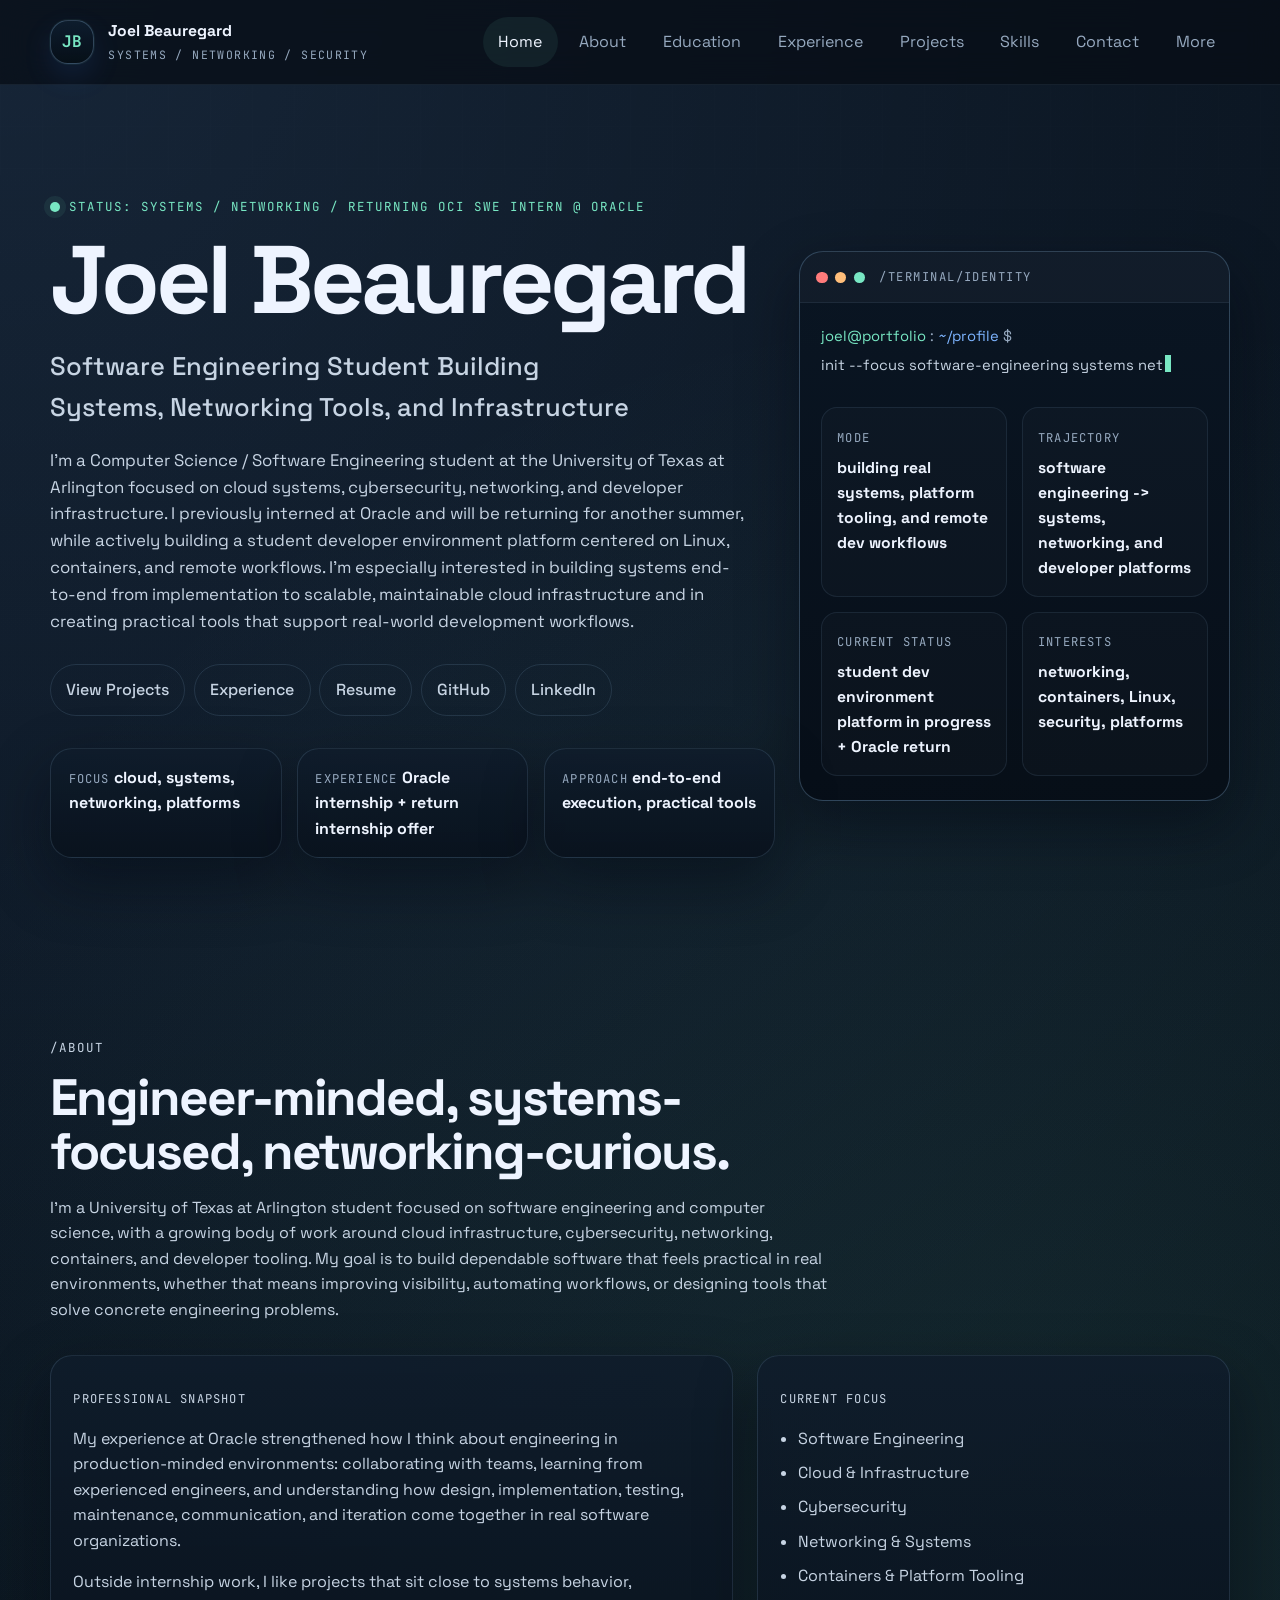
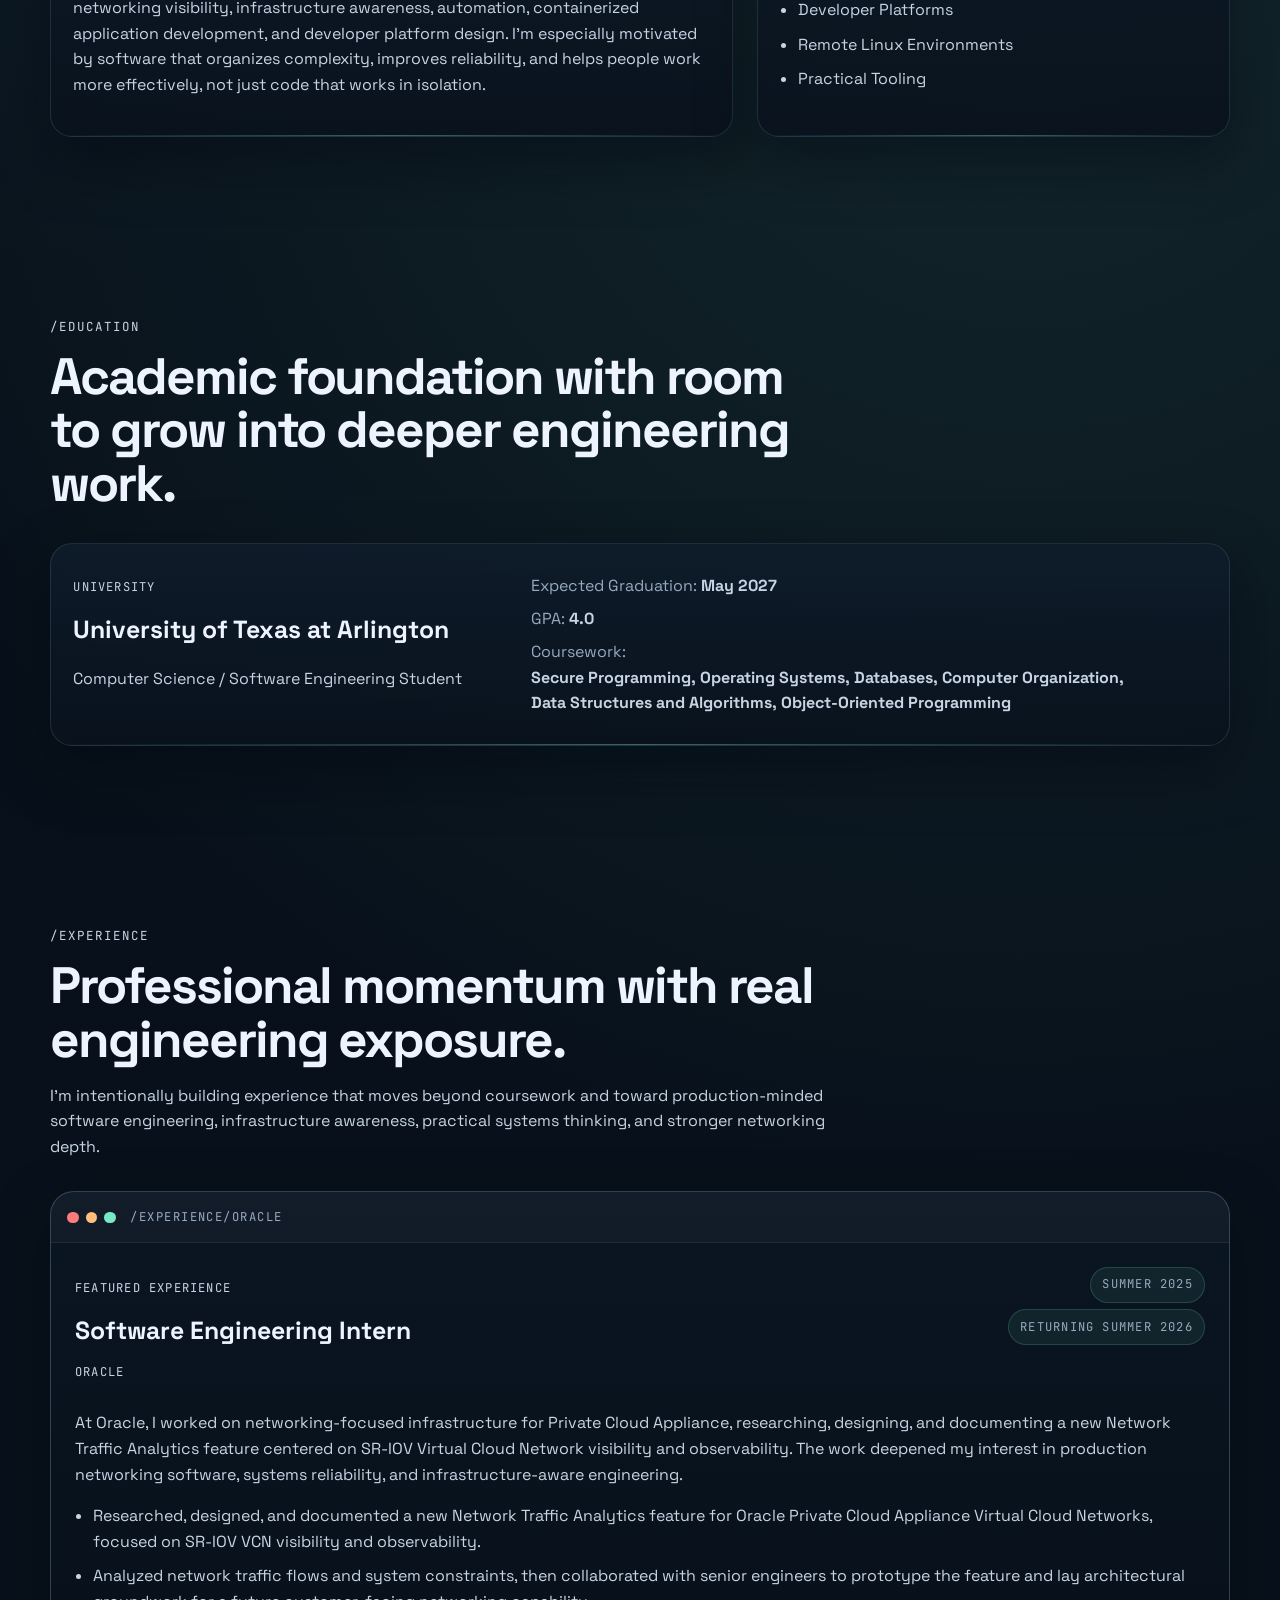
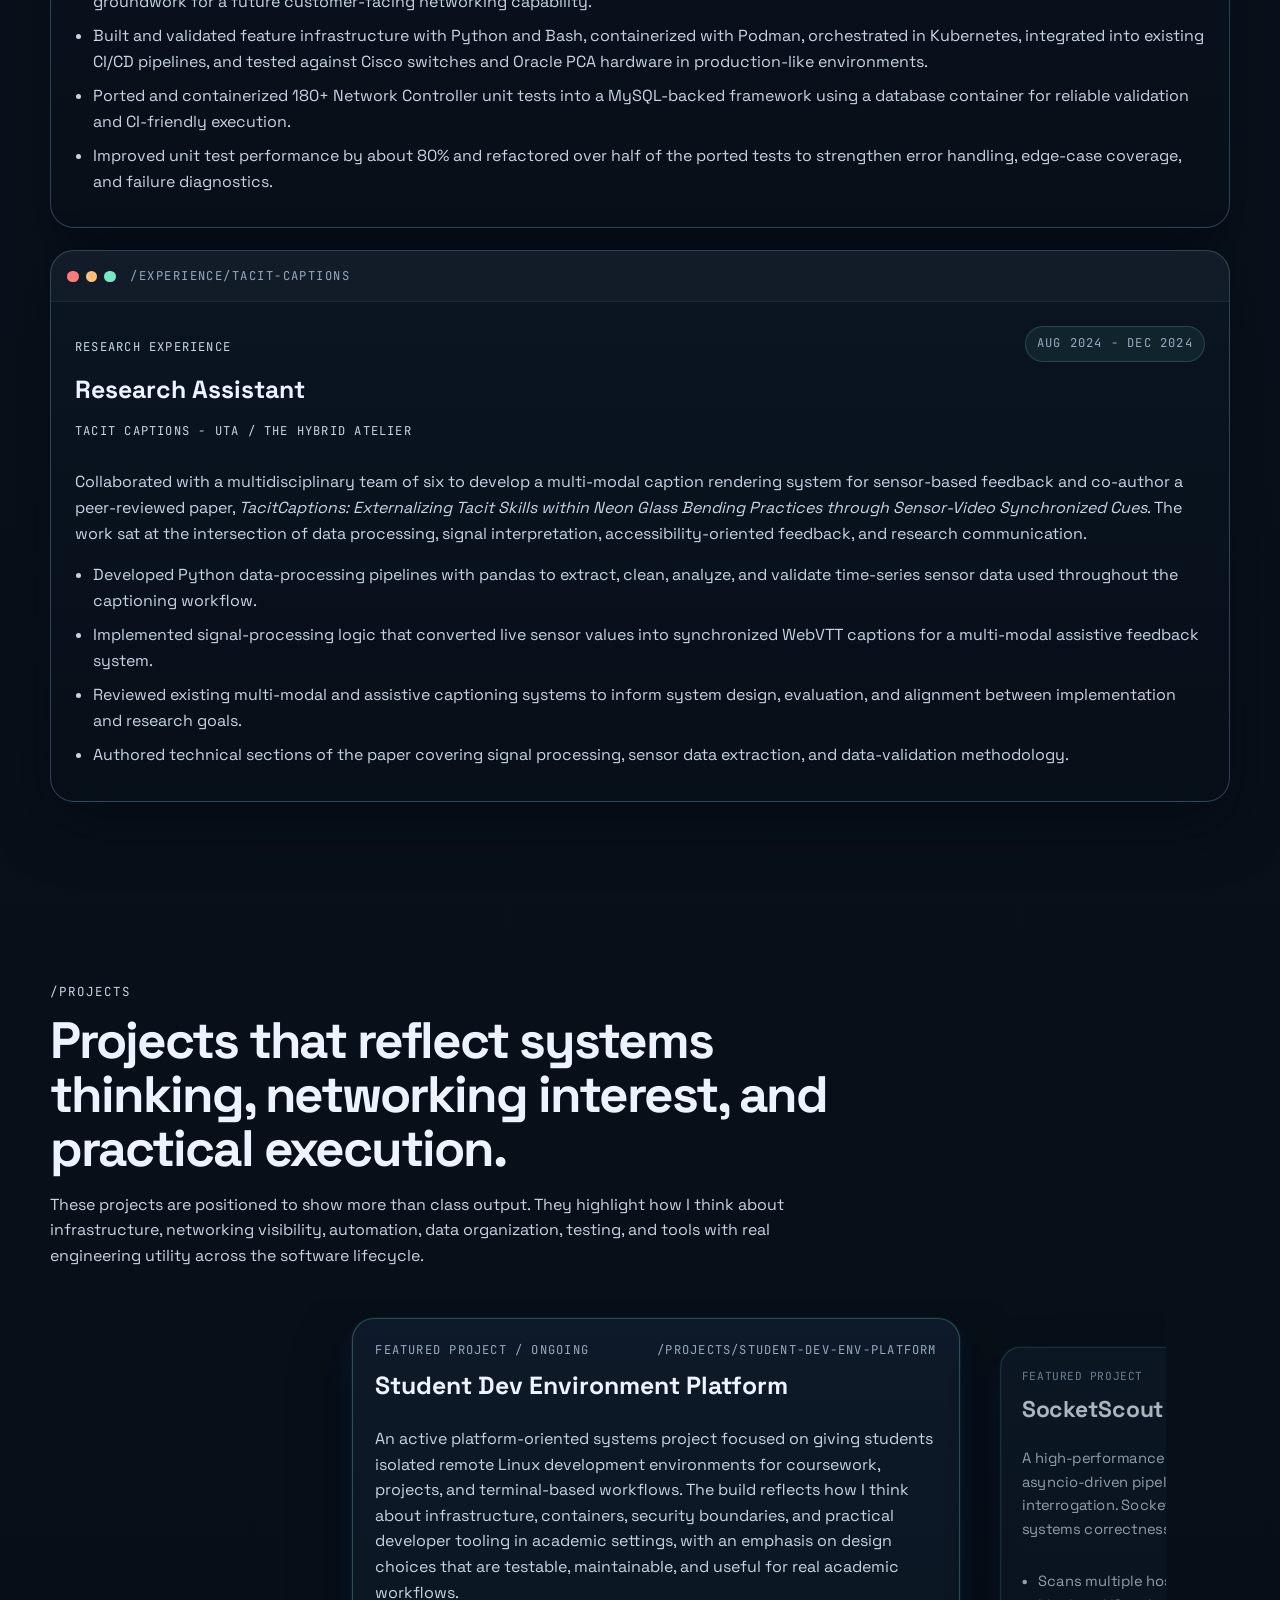
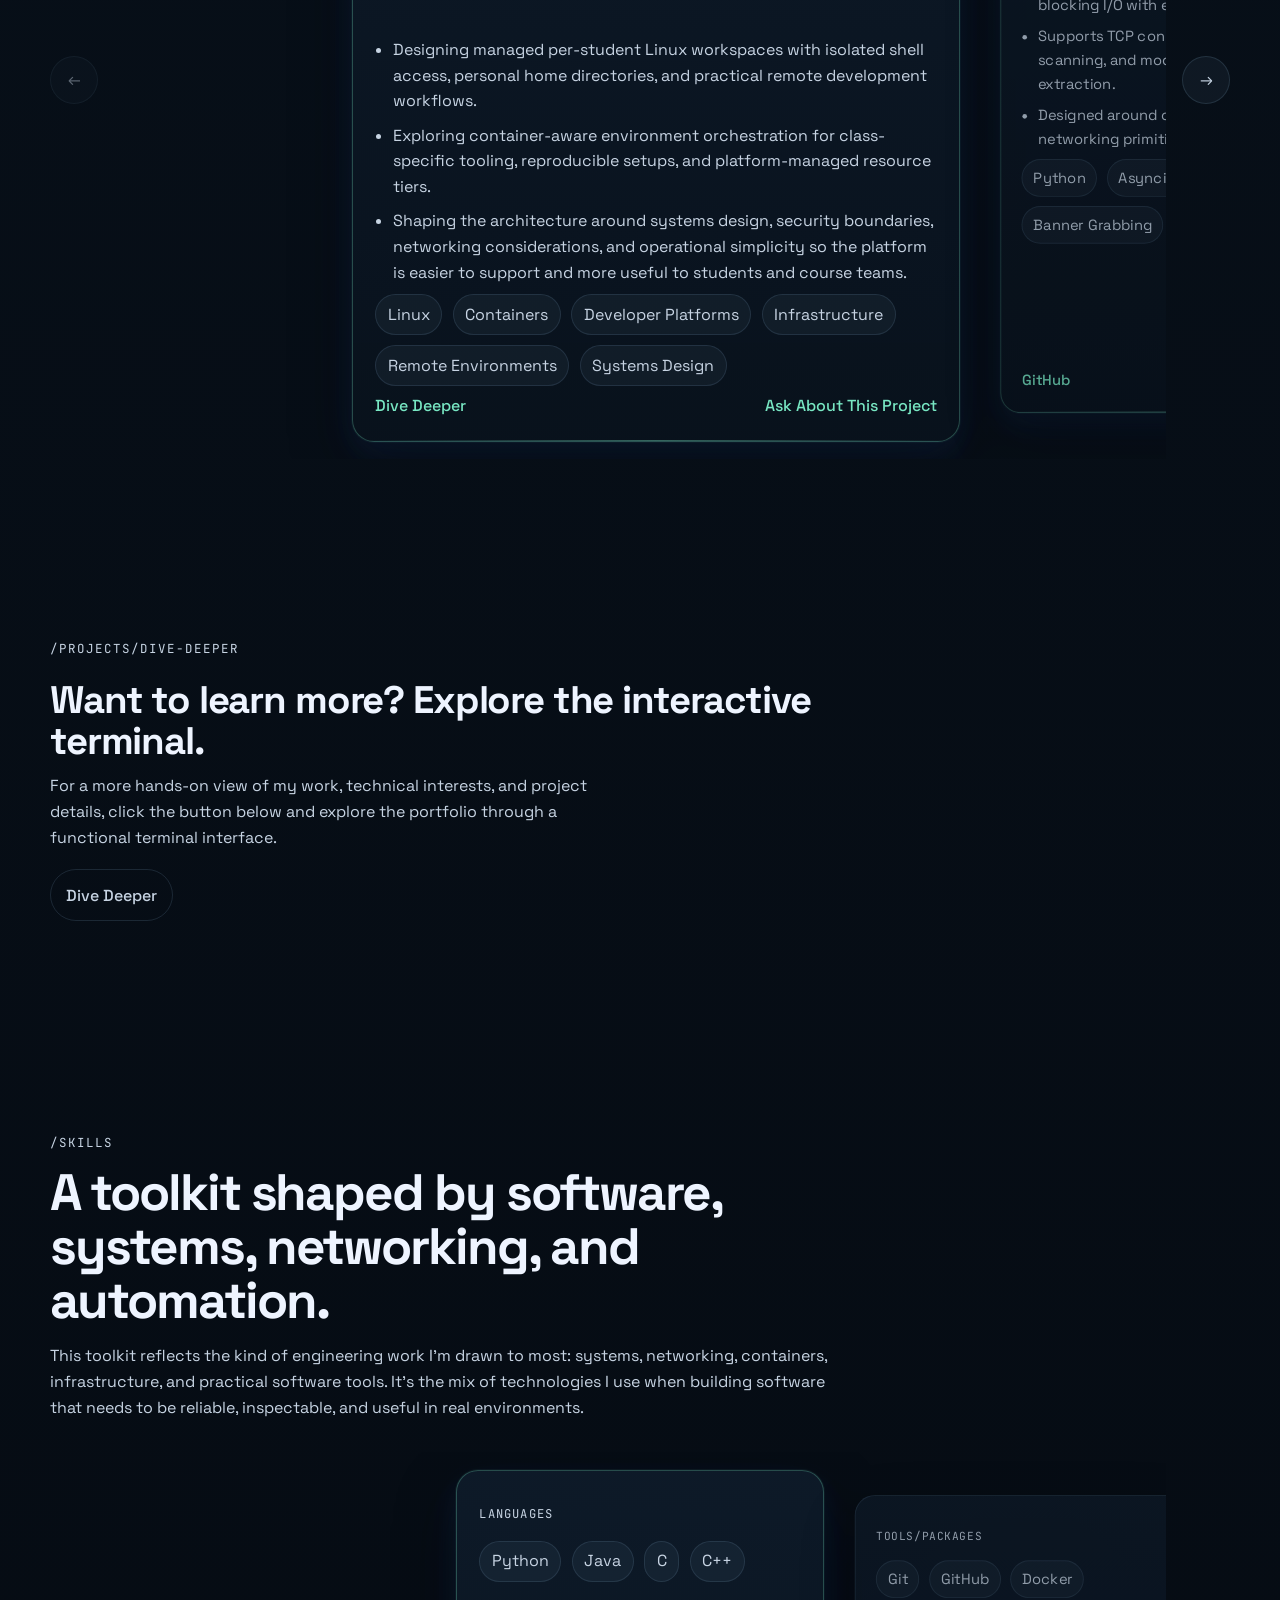
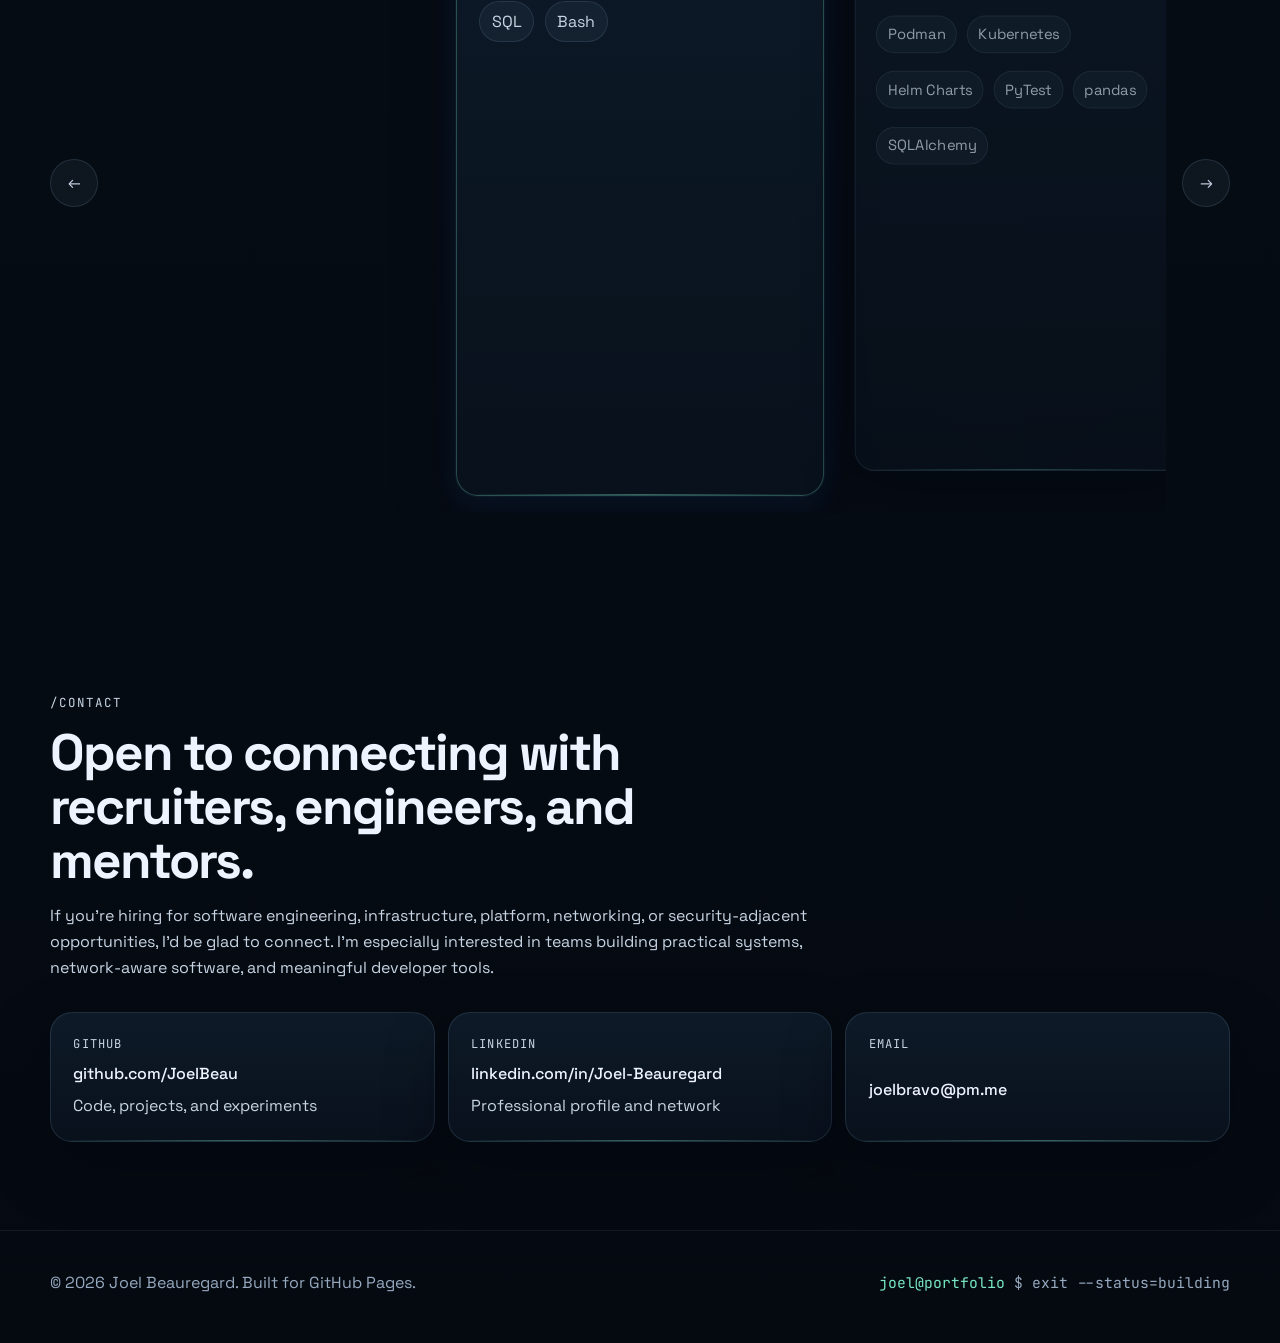
==== index.html @ bc27a1b7 "Updated nav bar logic" ====
<!DOCTYPE html>
<html lang="en">
<head>
  <meta charset="UTF-8">
  <meta name="viewport" content="width=device-width, initial-scale=1.0">
  <meta
    name="description"
    content="Joel Beauregard is a Computer Science and Software Engineering student at the University of Texas at Arlington focused on systems, cloud infrastructure, cybersecurity, networking, and practical software engineering."
  >
  <title>Joel Beauregard | Systems &amp; Software Engineering Portfolio</title>
  <link rel="preconnect" href="https://fonts.googleapis.com">
  <link rel="preconnect" href="https://fonts.gstatic.com" crossorigin>
  <link
    href="https://fonts.googleapis.com/css2?family=Space+Grotesk:wght@400;500;700&family=JetBrains+Mono:wght@400;500;700&display=swap"
    rel="stylesheet"
  >
  <link rel="stylesheet" href="styles.css?v=20260317">
</head>
<body>
  <div class="page-shell">
    <header class="site-header" id="top">
      <nav class="nav container" aria-label="Primary">
        <a class="brand" href="index.html" aria-label="Joel Beauregard home">
          <span class="brand-mark">JB</span>
          <span class="brand-text">
            <strong>Joel Beauregard</strong>
            <span>systems / networking / security</span>
          </span>
        </a>

        <button
          class="nav-toggle"
          type="button"
          aria-expanded="false"
          aria-controls="nav-menu"
          aria-label="Toggle navigation"
        >
          <span></span>
          <span></span>
          <span></span>
        </button>

        <div class="nav-menu" id="nav-menu">
          <a href="index.html">Home</a>
          <a href="index.html#about">About</a>
          <a href="index.html#education">Education</a>
          <a href="index.html#experience">Experience</a>
          <a href="index.html#projects">Projects</a>
          <a href="index.html#skills">Skills</a>
          <a href="index.html#contact">Contact</a>
          <details class="nav-dropdown">
            <summary>More</summary>
            <div class="nav-dropdown-menu">
              <a href="dive-deeper.html">Dive Deeper</a>
            </div>
          </details>
        </div>
      </nav>
    </header>

    <main>
      <!-- Update links and resume target in this hero section first before publishing. -->
      <section class="hero section" aria-labelledby="hero-title">
        <div class="container hero-grid hero-grid-home">
          <div class="hero-copy">
            <p class="section-kicker">
              <span class="status-dot"></span>
              status: systems / networking / returning oci swe intern @ oracle
            </p>
            <h1 id="hero-title">Joel Beauregard</h1>
            <p class="hero-headline">
              Software Engineering Student Building Systems, Networking Tools, and Infrastructure
            </p>
            <p class="hero-summary">
              I’m a Computer Science / Software Engineering student at the University of Texas at Arlington focused on cloud systems, cybersecurity, networking, and developer infrastructure.
              I previously interned at Oracle and will be returning for another summer, while actively building a student developer environment platform centered on Linux, containers, and remote workflows.
              I’m especially interested in building systems end-to-end from implementation to scalable, maintainable cloud infrastructure and in creating practical tools that support real-world development workflows.
            </p>

            <div class="hero-cta">
              <a class="button button-primary" href="index.html#projects">View Projects</a>
              <a class="button button-secondary" href="index.html#experience">Experience</a>
              <a class="button button-secondary" href="assets/Joel Beauregard Resume.pdf">Resume</a>
              <a class="button button-ghost" href="https://github.com/JoelBeau" target="_blank" rel="noreferrer">GitHub</a>
              <a class="button button-ghost" href="https://www.linkedin.com/in/joel-beauregard-b74b54315" target="_blank" rel="noreferrer">LinkedIn</a>
            </div>

            <ul class="hero-metrics" aria-label="Highlights">
              <li>
                <span class="metric-label">focus</span>
                <strong>cloud, systems, networking, platforms</strong>
              </li>
              <li>
                <span class="metric-label">experience</span>
                <strong>Oracle internship + return internship offer</strong>
              </li>
              <li>
                <span class="metric-label">approach</span>
                <strong>end-to-end execution, practical tools</strong>
              </li>
            </ul>
          </div>

          <aside class="terminal-panel hero-panel" aria-label="Intro terminal panel">
            <div class="panel-header">
              <span class="panel-dot panel-dot-red"></span>
              <span class="panel-dot panel-dot-amber"></span>
              <span class="panel-dot panel-dot-green"></span>
              <span class="panel-title">/terminal/identity</span>
            </div>
            <div class="panel-body">
              <p class="prompt-line">
                <span class="prompt-user">joel@portfolio</span>
                <span class="prompt-divider">:</span>
                <span class="prompt-path">~/profile</span>
                <span class="prompt-symbol">$</span>
              </p>
              <p class="typed-line">
                <span id="typed-text"></span><span class="cursor" aria-hidden="true"></span>
              </p>

              <div class="status-grid">
                <article>
                  <span class="mini-label">mode</span>
                  <strong>building real systems, platform tooling, and remote dev workflows</strong>
                </article>
                <article>
                  <span class="mini-label">trajectory</span>
                  <strong>software engineering -> systems, networking, and developer platforms</strong>
                </article>
                <article>
                  <span class="mini-label">current status</span>
                  <strong>student dev environment platform in progress + Oracle return</strong>
                </article>
                <article>
                  <span class="mini-label">interests</span>
                  <strong>networking, containers, Linux, security, platforms</strong>
                </article>
              </div>
            </div>
          </aside>
        </div>
      </section>

      <section class="section" id="about" aria-labelledby="about-title">
        <div class="container">
          <div class="section-heading">
            <p class="section-label">/about</p>
            <h2 id="about-title">Engineer-minded, systems-focused, networking-curious.</h2>
            <p>
              I’m a University of Texas at Arlington student focused on software engineering and computer science, with a growing body of work around cloud infrastructure, cybersecurity, networking, containers, and developer tooling. My goal is to build dependable software that feels practical in real environments, whether that means improving visibility, automating workflows, or designing tools that solve concrete engineering problems.
            </p>
          </div>

          <div class="about-grid">
            <article class="surface-card reveal">
              <p class="card-label">Professional Snapshot</p>
              <p>
                My experience at Oracle strengthened how I think about engineering in production-minded environments: collaborating with teams, learning from experienced engineers, and understanding how design, implementation, testing, maintenance, communication, and iteration come together in real software organizations.
              </p>
              <p>
                Outside internship work, I like projects that sit close to systems behavior, networking visibility, infrastructure awareness, automation, containerized application development, and developer platform design. I’m especially motivated by software that organizes complexity, improves reliability, and helps people work more effectively, not just code that works in isolation.
              </p>
            </article>

            <article class="surface-card reveal">
              <p class="card-label">Current Focus</p>
              <ul class="focus-list">
                <li>Software Engineering</li>
                <li>Cloud &amp; Infrastructure</li>
                <li>Cybersecurity</li>
                <li>Networking &amp; Systems</li>
                <li>Containers &amp; Platform Tooling</li>
                <li>Developer Platforms</li>
                <li>Remote Linux Environments</li>
                <li>Practical Tooling</li>
              </ul>
            </article>
          </div>
        </div>
      </section>

            <section class="section" id="education" aria-labelledby="education-title">
        <div class="container">
          <div class="section-heading">
            <p class="section-label">/education</p>
            <h2 id="education-title">Academic foundation with room to grow into deeper engineering work.</h2>
          </div>

          <article class="surface-card education-card reveal">
            <div>
              <p class="card-label">University</p>
              <h3>University of Texas at Arlington</h3>
              <p>Computer Science / Software Engineering Student</p>
            </div>
            <div class="education-meta">
              <!-- Replace these placeholders with your exact graduation date, GPA, and coursework if you want them shown publicly. -->
              <p><span>Expected Graduation:</span> <strong>May 2027</strong></p>
              <p><span>GPA:</span> <strong>4.0</strong></p>
              <p class="education-coursework"><span>Coursework:</span> <strong>Secure Programming, Operating Systems, Databases, Computer Organization, Data Structures and Algorithms, Object-Oriented Programming</strong></p>
            </div>
          </article>
        </div>
      </section>

      <section class="section" id="experience" aria-labelledby="experience-title">
        <div class="container">
          <div class="section-heading">
            <p class="section-label">/experience</p>
            <h2 id="experience-title">Professional momentum with real engineering exposure.</h2>
            <p>
              I’m intentionally building experience that moves beyond coursework and toward production-minded software engineering, infrastructure awareness, practical systems thinking, and stronger networking depth.
            </p>
          </div>

          <div class="experience-stack">
            <article class="terminal-panel experience-feature reveal">
              <div class="panel-header">
                <span class="panel-dot panel-dot-red"></span>
                <span class="panel-dot panel-dot-amber"></span>
                <span class="panel-dot panel-dot-green"></span>
                <span class="panel-title">/experience/oracle</span>
              </div>
              <div class="panel-body">
                <div class="experience-meta">
                  <div>
                    <p class="card-label">Featured Experience</p>
                    <h3>Software Engineering Intern</h3>
                    <p class="role-org">Oracle</p>
                  </div>
                  <div class="timeline-badge">
                    <span>Summer 2025</span>
                    <span>Returning Summer 2026</span>
                  </div>
                </div>

                <p>
                  At Oracle, I worked on networking-focused infrastructure for Private Cloud Appliance, researching, designing, and documenting a new Network Traffic Analytics feature centered on SR-IOV Virtual Cloud Network visibility and observability. The work deepened my interest in production networking software, systems reliability, and infrastructure-aware engineering.
                </p>

                <ul class="experience-points">
                  <li>Researched, designed, and documented a new Network Traffic Analytics feature for Oracle Private Cloud Appliance Virtual Cloud Networks, focused on SR-IOV VCN visibility and observability.</li>
                  <li>Analyzed network traffic flows and system constraints, then collaborated with senior engineers to prototype the feature and lay architectural groundwork for a future customer-facing networking capability.</li>
                  <li>Built and validated feature infrastructure with Python and Bash, containerized with Podman, orchestrated in Kubernetes, integrated into existing CI/CD pipelines, and tested against Cisco switches and Oracle PCA hardware in production-like environments.</li>
                  <li>Ported and containerized 180+ Network Controller unit tests into a MySQL-backed framework using a database container for reliable validation and CI-friendly execution.</li>
                  <li>Improved unit test performance by about 80% and refactored over half of the ported tests to strengthen error handling, edge-case coverage, and failure diagnostics.</li>
                </ul>
              </div>
            </article>

            <article class="terminal-panel experience-feature reveal">
              <div class="panel-header">
                <span class="panel-dot panel-dot-red"></span>
                <span class="panel-dot panel-dot-amber"></span>
                <span class="panel-dot panel-dot-green"></span>
                <span class="panel-title">/experience/tacit-captions</span>
              </div>
              <div class="panel-body">
                <div class="experience-meta">
                  <div>
                    <p class="card-label">Research Experience</p>
                    <h3>Research Assistant</h3>
                    <p class="role-org">Tacit Captions - UTA / The Hybrid Atelier</p>
                  </div>
                  <div class="timeline-badge">
                    <span>Aug 2024 - Dec 2024</span>
                  </div>
                </div>

                <p>
                  Collaborated with a multidisciplinary team of six to develop a multi-modal caption rendering system for sensor-based feedback and co-author a peer-reviewed paper, <em>TacitCaptions: Externalizing Tacit Skills within Neon Glass Bending Practices through Sensor-Video Synchronized Cues</em>. The work sat at the intersection of data processing, signal interpretation, accessibility-oriented feedback, and research communication.
                </p>

                <ul class="experience-points">
                  <li>Developed Python data-processing pipelines with pandas to extract, clean, analyze, and validate time-series sensor data used throughout the captioning workflow.</li>
                  <li>Implemented signal-processing logic that converted live sensor values into synchronized WebVTT captions for a multi-modal assistive feedback system.</li>
                  <li>Reviewed existing multi-modal and assistive captioning systems to inform system design, evaluation, and alignment between implementation and research goals.</li>
                  <li>Authored technical sections of the paper covering signal processing, sensor data extraction, and data-validation methodology.</li>
                </ul>
              </div>
            </article>
          </div>
        </div>
      </section>

      <section class="section" id="projects" aria-labelledby="projects-title">
        <div class="container">
          <div class="section-heading">
            <p class="section-label">/projects</p>
            <h2 id="projects-title">Projects that reflect systems thinking, networking interest, and practical execution.</h2>
            <p>
              These projects are positioned to show more than class output. They highlight how I think about infrastructure, networking visibility, automation, data organization, testing, and tools with real engineering utility across the software lifecycle.
            </p>
          </div>

          <div class="project-carousel reveal">
            <button class="project-nav project-nav-prev" type="button" aria-label="Previous project">
              <span aria-hidden="true">&larr;</span>
            </button>
            <div class="project-track" id="project-track" tabindex="0" aria-label="Projects carousel">
            <!-- Duplicate a project card below when you want to add future work while keeping the same visual system. -->
            <article class="project-card project-card-featured">
              <div class="project-topline">
                <span class="project-tag">featured project / ongoing</span>
                <span class="project-path">/projects/student-dev-env-platform</span>
              </div>
              <h3>Student Dev Environment Platform</h3>
              <p>
                An active platform-oriented systems project focused on giving students isolated remote Linux development environments for coursework, projects, and terminal-based workflows. The build reflects how I think about infrastructure, containers, security boundaries, and practical developer tooling in academic settings, with an emphasis on design choices that are testable, maintainable, and useful for real academic workflows.
              </p>
              <ul class="project-points">
                <li>Designing managed per-student Linux workspaces with isolated shell access, personal home directories, and practical remote development workflows.</li>
                <li>Exploring container-aware environment orchestration for class-specific tooling, reproducible setups, and platform-managed resource tiers.</li>
                <li>Shaping the architecture around systems design, security boundaries, networking considerations, and operational simplicity so the platform is easier to support and more useful to students and course teams.</li>
              </ul>
              <div class="tech-tags" aria-label="Student Dev Environment Platform technologies">
                <span>Linux</span>
                <span>Containers</span>
                <span>Developer Platforms</span>
                <span>Infrastructure</span>
                <span>Remote Environments</span>
                <span>Systems Design</span>
              </div>
              <div class="project-links">
                <a href="dive-deeper.html">Dive Deeper</a>
                <a href="#contact">Ask About This Project</a>
              </div>
            </article>

            <article class="project-card project-card-featured">
              <div class="project-topline">
                <span class="project-tag">featured project</span>
                <span class="project-path">/projects/socketscout</span>
              </div>
              <h3>SocketScout</h3>
              <p>
                A high-performance concurrent port scanner built in Python with an asyncio-driven pipeline, per-host isolation, and modular service interrogation. SocketScout reflects my interest in networking internals, systems correctness, and practical security tooling.
              </p>
              <ul class="project-points">
                <li>Scans multiple hosts and large port ranges concurrently using non-blocking I/O with explicit per-host state isolation.</li>
                <li>Supports TCP connect scanning by default, optional SYN-based scanning, and modular banner grabbing for service metadata extraction.</li>
                <li>Designed around clean separation between scan orchestration, networking primitives, validation, and output formatting.</li>
              </ul>
              <div class="tech-tags" aria-label="SocketScout technologies">
                <span>Python</span>
                <span>Asyncio</span>
                <span>Networking</span>
                <span>Port Scanning</span>
                <span>Banner Grabbing</span>
              </div>
              <div class="project-links">
                <a href="https://github.com/JoelBeau/socketscout" target="_blank" rel="noreferrer">GitHub</a>
                <a href="#contact">Ask About This Project</a>
              </div>
            </article>

            <article class="project-card">
              <div class="project-topline">
                <span class="project-tag">featured project</span>
                <span class="project-path">/projects/thermodynamics-database</span>
              </div>
              <h3>Thermodynamics Database</h3>
              <p>
                A practical database and scripting project built around storing and querying thermodynamic table values. The project combines structured data design, automation, and command-line workflow thinking in a Linux environment.
              </p>
              <ul class="project-points">
                <li>Built a MySQL-backed database for thermodynamic tables and values with SQL scripts and repeatable setup logic.</li>
                <li>Used CSV ingestion, parsing, Bash automation, and Python-based lookup tooling to support efficient retrieval workflows.</li>
                <li>Demonstrates applied data organization, scripting, installation automation, and practical system-oriented project design.</li>
              </ul>
              <div class="tech-tags" aria-label="Thermodynamics Database technologies">
                <span>MySQL</span>
                <span>SQL</span>
                <span>Python</span>
                <span>Bash</span>
                <span>Linux</span>
                <span>CSV Processing</span>
              </div>
              <div class="project-links">
                <a href="https://github.com/JoelBeau/thermo-database" target="_blank" rel="noreferrer">GitHub</a>
                <a href="#contact">Ask About This Project</a>
              </div>
            </article>

            <article class="project-card project-card-placeholder">
              <div class="project-topline">
                <span class="project-tag">research project</span>
                <span class="project-path">/projects/multi-modal-sensor-captioning</span>
              </div>
              <h3>Multi-Modal Sensor Captioning System</h3>
              <p>
                A research-driven caption rendering system built to externalize tacit skills through synchronized sensor-video cues. The project combined sensor data processing, caption generation, and validation against live input within a multi-modal feedback environment.
              </p>
              <ul class="project-points">
                <li>Built Python and pandas-based scripts to extract, clean, analyze, and validate time-series sensor data for the captioning pipeline.</li>
                <li>Implemented caption-generation logic to detect sensor-state changes and map them into synchronized WebVTT caption events.</li>
                <li>Contributed to system design decisions by validating data pipelines against live sensor behavior and aligning the implementation with the associated research paper.</li>
              </ul>
              <div class="tech-tags" aria-label="Multi-Modal Sensor Captioning System technologies">
                <span>Python</span>
                <span>Pandas</span>
                <span>Data Pipelines</span>
                <span>WebVTT</span>
                <span>Research Systems</span>
              </div>
              <div class="project-links">
                <a href="#experience">Related Experience</a>
                <a href="#contact">Ask About This Project</a>
              </div>
            </article>
            </div>
            <button class="project-nav project-nav-next" type="button" aria-label="Next project">
              <span aria-hidden="true">&rarr;</span>
            </button>
          </div>
        </div>
      </section>

      <section class="section" id="explore" aria-labelledby="explore-title">
        <div class="container">
          <div class="section-heading explore-copy reveal">
            <p class="section-label">/projects/dive-deeper</p>
            <h2 id="explore-title">Want to learn more? Explore the interactive terminal.</h2>
            <p>
              For a more hands-on view of my work, technical interests, and project details, click the button below and explore the portfolio through a functional terminal interface.
            </p>
            <div class="explore-actions">
              <a class="button button-ghost" href="dive-deeper.html">Dive Deeper</a>
            </div>
          </div>
        </div>
      </section>

      <section class="section" id="skills" aria-labelledby="skills-title">
        <div class="container">
          <div class="section-heading">
            <p class="section-label">/skills</p>
            <h2 id="skills-title">A toolkit shaped by software, systems, networking, and automation.</h2>
            <p>
              This toolkit reflects the kind of engineering work I’m drawn to most: systems, networking, containers, infrastructure, and practical software tools. It’s the mix of technologies I use when building software that needs to be reliable, inspectable, and useful in real environments.
            </p>
          </div>

          <div class="skills-carousel reveal">
            <button class="skills-nav skills-nav-prev" type="button" aria-label="Previous skill group">
              <span aria-hidden="true">&larr;</span>
            </button>
            <div class="skills-track" id="skills-track" tabindex="0" aria-label="Skills carousel">
              <article class="surface-card skills-card">
                <p class="card-label">Languages</p>
                <ul class="pill-list">
                  <li>Python</li>
                  <li>Java</li>
                  <li>C</li>
                  <li>C++</li>
                  <li>SQL</li>
                  <li>Bash</li>
                </ul>
              </article>
              <article class="surface-card skills-card">
                <p class="card-label">Tools/Packages</p>
                <ul class="pill-list">
                  <li>Git</li>
                  <li>GitHub</li>
                  <li>Docker</li>
                  <li>Podman</li>
                  <li>Kubernetes</li>
                  <li>Helm Charts</li>
                  <li>PyTest</li>
                  <li>pandas</li>
                  <li>SQLAlchemy</li>
                </ul>
              </article>
              <article class="surface-card skills-card">
                <p class="card-label">Databases</p>
                <ul class="pill-list">
                  <li>MySQL</li>
                  <li>Relational Modeling</li>
                  <li>Query Design</li>
                </ul>
              </article>
              <article class="surface-card skills-card">
                <p class="card-label">Systems / Platforms</p>
                <ul class="pill-list">
                  <li>Debian/Ubuntu</li>
                  <li>Linux</li>
                  <li>Windows</li>
                  <li>VMs</li>
                  <li>macOS</li>
                  <li>OCI</li>
                  <li>Oracle PCA</li>
                  <li>VCNs</li>
                  <li>Cisco Switches</li>
                </ul>
              </article>
              <article class="surface-card skills-card">
                <p class="card-label">Concepts</p>
                <ul class="pill-list">
                  <li>Cloud/Infrastructure</li>
                  <li>Systems Programming</li>
                  <li>Containerization</li>
                  <li>Computer Virtualization</li>
                  <li>Cybersecurity</li>
                  <li>Object Oriented Programming</li>
                  <li>Data Structures &amp; Algorithms</li>
                  <li>Scripting &amp; Automation</li>
                  <li>Practical Software Engineering</li>
                </ul>
              </article>
            </div>
            <button class="skills-nav skills-nav-next" type="button" aria-label="Next skill group">
              <span aria-hidden="true">&rarr;</span>
            </button>
          </div>
        </div>
      </section>

      <section class="section" id="contact" aria-labelledby="contact-title">
        <div class="container">
          <div class="section-heading">
            <p class="section-label">/contact</p>
            <h2 id="contact-title">Open to connecting with recruiters, engineers, and mentors.</h2>
            <p>
              If you’re hiring for software engineering, infrastructure, platform, networking, or security-adjacent opportunities, I’d be glad to connect. I’m especially interested in teams building practical systems, network-aware software, and meaningful developer tools.
            </p>
          </div>

          <div class="contact-grid">
            <a class="contact-card reveal" href="https://github.com/JoelBeau" target="_blank" rel="noreferrer">
              <span class="card-label">GitHub</span>
              <strong>github.com/JoelBeau</strong>
              <span>Code, projects, and experiments</span>
            </a>
            <a class="contact-card reveal" href="https://www.linkedin.com/in/Joel-Beauregard-b74b54315" target="_blank" rel="noreferrer">
              <span class="card-label">LinkedIn</span>
              <strong>linkedin.com/in/Joel-Beauregard</strong>
              <span>Professional profile and network</span>
            </a>
            <a class="contact-card reveal" href="mailto:joelbravo@pm.me">
              <span class="card-label">Email</span>
              <strong>joelbravo@pm.me</strong>
            </a>
          </div>
        </div>
      </section>
    </main>

    <footer class="site-footer">
      <div class="container footer-content">
        <p>&copy; <span id="year"></span> Joel Beauregard. Built for GitHub Pages.</p>
        <p class="footer-accent">
          <span class="prompt-user">joel@portfolio</span>
          <span class="prompt-symbol">$</span>
          <span>exit --status=building</span>
        </p>
      </div>
    </footer>
  </div>

  <script src="script.js?v=20260317b"></script>
</body>
</html>
---- styles.css ----
:root {
  --bg: #08111b;
  --bg-elevated: rgba(9, 19, 31, 0.88);
  --bg-soft: rgba(13, 27, 41, 0.74);
  --surface: rgba(15, 28, 43, 0.88);
  --surface-strong: rgba(18, 34, 52, 0.98);
  --border: rgba(117, 151, 181, 0.2);
  --border-strong: rgba(139, 182, 221, 0.3);
  --text: #eef4ff;
  --text-muted: #96a9bf;
  --text-soft: #c7d4e3;
  --accent: #78e7c3;
  --accent-strong: #7db4ff;
  --accent-warm: #ffbe7a;
  --danger: #ff7b7b;
  --shadow: 0 24px 60px rgba(2, 7, 16, 0.45);
  --glow: 0 0 0 1px rgba(120, 231, 195, 0.06), 0 12px 30px rgba(64, 128, 255, 0.12);
  --radius: 22px;
  --radius-sm: 14px;
  --container: 1180px;
  --header-height: 84px;
  --transition: 180ms ease;
}

*,
*::before,
*::after {
  box-sizing: border-box;
}

html {
  scroll-behavior: smooth;
}

section[id] {
  scroll-margin-top: calc(var(--header-height) + 1.5rem);
}

body {
  margin: 0;
  min-width: 320px;
  font-family: "Space Grotesk", sans-serif;
  color: var(--text);
  background:
    radial-gradient(circle at top left, rgba(125, 180, 255, 0.13), transparent 24%),
    radial-gradient(circle at 80% 20%, rgba(120, 231, 195, 0.1), transparent 20%),
    linear-gradient(180deg, #07101a 0%, #08111b 42%, #050a11 100%);
  line-height: 1.6;
}

body::before {
  content: "";
  position: fixed;
  inset: 0;
  pointer-events: none;
  background:
    linear-gradient(rgba(255, 255, 255, 0.018) 1px, transparent 1px),
    linear-gradient(90deg, rgba(255, 255, 255, 0.018) 1px, transparent 1px);
  background-size: 42px 42px;
  mask-image: linear-gradient(180deg, rgba(255, 255, 255, 0.38), transparent 92%);
  z-index: -2;
}

body::after {
  content: "";
  position: fixed;
  inset: 0;
  pointer-events: none;
  background-image: radial-gradient(rgba(255, 255, 255, 0.045) 0.6px, transparent 0.6px);
  background-size: 10px 10px;
  opacity: 0.13;
  z-index: -1;
}

a {
  color: inherit;
  text-decoration: none;
}

img {
  max-width: 100%;
  display: block;
}

button,
a {
  -webkit-tap-highlight-color: transparent;
}

button,
input,
textarea,
select {
  font: inherit;
}

:focus-visible {
  outline: 2px solid var(--accent);
  outline-offset: 3px;
}

.page-shell {
  position: relative;
}

.container {
  width: min(calc(100% - 2rem), var(--container));
  margin: 0 auto;
}

.section {
  padding: 5.5rem 0;
  position: relative;
}

.section-heading {
  max-width: 780px;
  margin-bottom: 2rem;
}

.section-label,
.section-kicker,
.card-label,
.mini-label,
.project-tag,
.project-path,
.metric-label,
.panel-title,
.footer-accent,
.timeline-badge,
.role-org,
.brand-text span {
  font-family: "JetBrains Mono", monospace;
}

.section-label,
.section-kicker {
  display: inline-flex;
  align-items: center;
  gap: 0.55rem;
  margin: 0 0 0.8rem;
  font-size: 0.78rem;
  text-transform: uppercase;
  letter-spacing: 0.16em;
  color: var(--accent);
  white-space: nowrap;
}

.section-heading h2,
.hero h1 {
  margin: 0;
  line-height: 1.05;
  letter-spacing: -0.04em;
}

.hero h1 {
  font-size: clamp(3rem, 8vw, 6rem);
}

.section-heading h2 {
  font-size: clamp(2rem, 4vw, 3.4rem);
  margin-bottom: 0.9rem;
}

.section-heading p,
.hero-summary,
.surface-card p,
.project-card p,
.contact-card span,
.experience-feature p,
.education-card p {
  color: var(--text-soft);
}

.site-header {
  position: sticky;
  top: 0;
  z-index: 30;
  backdrop-filter: blur(16px);
  background: rgba(7, 13, 21, 0.72);
  border-bottom: 1px solid rgba(117, 151, 181, 0.12);
}

.nav {
  min-height: var(--header-height);
  display: flex;
  align-items: center;
  justify-content: space-between;
  gap: 1rem;
}

.brand {
  display: inline-flex;
  align-items: center;
  gap: 0.9rem;
}

.brand-mark {
  width: 2.75rem;
  height: 2.75rem;
  display: grid;
  place-items: center;
  border-radius: 18px;
  border: 1px solid var(--border-strong);
  background: linear-gradient(180deg, rgba(14, 30, 46, 0.95), rgba(7, 15, 24, 0.88));
  box-shadow: var(--glow);
  font-family: "JetBrains Mono", monospace;
  font-weight: 700;
  color: var(--accent);
}

.brand-text {
  display: grid;
  gap: 0.1rem;
}

.brand-text strong {
  font-size: 0.98rem;
}

.brand-text span {
  color: var(--text-muted);
  font-size: 0.72rem;
  letter-spacing: 0.12em;
  text-transform: uppercase;
}

.nav-menu {
  display: flex;
  align-items: center;
  gap: 0.4rem;
}

.nav-menu a {
  padding: 0.75rem 0.95rem;
  border-radius: 999px;
  color: var(--text-muted);
  transition: color var(--transition), background var(--transition), transform var(--transition);
}

.nav-menu a:hover,
.nav-menu a.active,
.nav-dropdown summary:hover,
.nav-dropdown.has-active summary {
  color: var(--text);
  background: rgba(120, 231, 195, 0.08);
}

.nav-dropdown {
  position: relative;
}

.nav-dropdown summary {
  list-style: none;
  padding: 0.75rem 0.95rem;
  border-radius: 999px;
  color: var(--text-muted);
  cursor: pointer;
  transition: color var(--transition), background var(--transition), transform var(--transition);
}

.nav-dropdown summary::-webkit-details-marker {
  display: none;
}

.nav-dropdown-menu {
  position: absolute;
  top: calc(100% + 0.55rem);
  right: 0;
  min-width: 12rem;
  padding: 0.45rem;
  display: grid;
  gap: 0.2rem;
  background: rgba(9, 17, 27, 0.98);
  border: 1px solid rgba(117, 151, 181, 0.16);
  border-radius: 18px;
  box-shadow: var(--shadow);
}

.nav-dropdown:not([open]) .nav-dropdown-menu {
  display: none;
}

.nav-dropdown-menu a {
  border-radius: 14px;
}

.nav-toggle {
  display: none;
  border: 0;
  padding: 0;
  background: transparent;
  cursor: pointer;
}

.nav-toggle span {
  display: block;
  width: 1.45rem;
  height: 2px;
  margin: 0.28rem 0;
  border-radius: 999px;
  background: var(--text);
}

.hero {
  padding-top: calc(6rem + 1vw);
}

.hero-grid,
.about-grid,
.contact-grid {
  display: grid;
  gap: 1.5rem;
}

.hero-grid {
  grid-template-columns: 1.15fr 0.85fr;
  align-items: center;
}

.hero-grid-home {
  grid-template-columns: minmax(0, 1.38fr) minmax(320px, 0.82fr);
}

.dive-layout {
  display: grid;
  gap: 1.5rem;
}

.hero-copy {
  position: relative;
}

.status-dot {
  width: 0.62rem;
  height: 0.62rem;
  border-radius: 50%;
  background: var(--accent);
  box-shadow: 0 0 0 6px rgba(120, 231, 195, 0.08);
}

.hero-headline {
  max-width: 50ch;
  margin: 1rem 0 1.15rem;
  font-size: clamp(1.1rem, 2vw, 1.65rem);
  font-weight: 500;
  color: var(--text-soft);
  text-wrap: balance;
}

.hero-summary {
  max-width: 64ch;
  font-size: 1.05rem;
}

.hero-cta {
  display: flex;
  flex-wrap: nowrap;
  gap: 0.55rem;
  margin-top: 1.8rem;
}

.button {
  display: inline-flex;
  align-items: center;
  justify-content: center;
  min-height: 3rem;
  padding: 0.76rem 0.95rem;
  border-radius: 999px;
  border: 1px solid rgba(117, 151, 181, 0.2);
  background: rgba(117, 151, 181, 0.08);
  color: var(--text-soft);
  font-weight: 500;
  white-space: nowrap;
  transition: transform var(--transition), background var(--transition), border-color var(--transition), box-shadow var(--transition);
}

.button:hover {
  transform: translateY(-2px);
  background: linear-gradient(135deg, rgba(120, 231, 195, 0.24), rgba(125, 180, 255, 0.22));
  border-color: rgba(120, 231, 195, 0.3);
  box-shadow: var(--glow);
  color: var(--text);
}

.button-primary {
  background: transparent;
  border-color: rgba(117, 151, 181, 0.2);
}

.button-secondary {
  background: transparent;
  border-color: rgba(117, 151, 181, 0.2);
}

.button-ghost {
  background: transparent;
  border-color: rgba(117, 151, 181, 0.2);
  color: var(--text-soft);
}

.hero-metrics {
  display: grid;
  grid-template-columns: repeat(3, minmax(0, 1fr));
  gap: 0.95rem;
  margin: 2rem 0 0;
  padding: 0;
  list-style: none;
}

.hero-metrics li,
.surface-card,
.project-card,
.contact-card {
  background: linear-gradient(180deg, rgba(15, 28, 43, 0.88), rgba(9, 18, 29, 0.92));
  border: 1px solid var(--border);
  border-radius: var(--radius);
  box-shadow: var(--shadow);
}

.hero-metrics li {
  padding: 1rem 1.1rem;
}

.metric-label,
.mini-label,
.card-label,
.project-tag,
.project-path,
.timeline-badge span,
.role-org {
  color: var(--text-muted);
  font-size: 0.76rem;
  letter-spacing: 0.1em;
  text-transform: uppercase;
}

.terminal-panel {
  background: linear-gradient(180deg, rgba(10, 22, 35, 0.97), rgba(7, 15, 24, 0.98));
  border: 1px solid var(--border-strong);
  border-radius: 24px;
  box-shadow: var(--shadow);
  overflow: hidden;
}

.panel-header {
  display: flex;
  align-items: center;
  gap: 0.45rem;
  padding: 0.95rem 1rem;
  background: rgba(255, 255, 255, 0.03);
  border-bottom: 1px solid rgba(117, 151, 181, 0.12);
}

.panel-dot {
  width: 0.72rem;
  height: 0.72rem;
  border-radius: 50%;
}

.panel-dot-red {
  background: var(--danger);
}

.panel-dot-amber {
  background: var(--accent-warm);
}

.panel-dot-green {
  background: var(--accent);
}

.panel-title {
  margin-left: 0.45rem;
  color: var(--text-muted);
  font-size: 0.76rem;
  letter-spacing: 0.12em;
  text-transform: uppercase;
}

.panel-body {
  padding: 1.3rem 1.3rem 1.45rem;
}

.hero-panel {
  min-width: 0;
}

.prompt-line,
.typed-line,
.footer-accent {
  margin: 0;
  font-size: 0.92rem;
  line-height: 1.7;
}

.prompt-user {
  color: var(--accent);
}

.prompt-divider,
.prompt-symbol {
  color: var(--text-muted);
}

.prompt-path {
  color: var(--accent-strong);
}

.typed-line {
  color: var(--text-soft);
  min-height: 2rem;
  margin-top: 0.25rem;
}

.cursor {
  display: inline-block;
  width: 0.72ch;
  height: 1.15em;
  margin-left: 0.1rem;
  background: var(--accent);
  vertical-align: -0.15em;
  animation: blink 1s steps(1, end) infinite;
}

.terminal-shell {
  display: flex;
  flex-direction: column;
  padding: 0.2rem 0 0;
  border-radius: 18px;
  border: 1px solid rgba(117, 151, 181, 0.14);
  background:
    linear-gradient(180deg, rgba(255, 255, 255, 0.018), transparent 22%),
    rgba(6, 13, 21, 0.92);
}

.terminal-output {
  order: 1;
  display: block;
  height: auto;
  min-height: 0;
  max-height: 18rem;
  padding: 1rem;
  overflow-y: auto;
  scrollbar-width: thin;
  scrollbar-color: rgba(120, 231, 195, 0.35) transparent;
}

.terminal-output.is-empty {
  display: none;
}

.terminal-response,
.terminal-hint {
  font-family: "JetBrains Mono", monospace;
  font-size: 0.88rem;
  line-height: 1.7;
}

.terminal-entry {
  margin: 0 0 0.35rem;
}

.terminal-line {
  display: flex;
  flex-wrap: wrap;
  align-items: baseline;
  gap: 0.28rem;
  margin: 0;
  font-family: "JetBrains Mono", monospace;
  font-size: 0.92rem;
  line-height: 1.7;
  color: var(--text);
}

.terminal-command {
  color: var(--text);
}

.terminal-listing {
  margin-top: 0.1rem;
}

.terminal-list-grid {
  display: grid;
  grid-template-columns: repeat(auto-fit, minmax(11rem, 1fr));
  gap: 0 1.4rem;
}

.terminal-list-item {
  color: #8158ff;
  font-weight: 600;
}

.terminal-list-item.is-file {
  color: #61ddff;
}

.terminal-response {
  margin: 0 0 0.95rem;
  color: var(--text-soft);
  white-space: pre-wrap;
}

.terminal-response a {
  color: var(--accent);
}

.terminal-hint {
  margin: 0 0 0.95rem;
  color: var(--text-muted);
}

.explore-copy {
  max-width: 900px;
}

.explore-copy h2 {
  margin: 0 0 0.75rem;
  font-size: clamp(1.8rem, 3vw, 2.6rem);
  line-height: 1.08;
  letter-spacing: -0.03em;
}

.explore-copy p {
  max-width: 58ch;
  margin: 0 0 1.2rem;
}

.explore-actions {
  display: flex;
}

.dive-copy {
  max-width: 860px;
}

.dive-terminal-section {
  padding-top: 1rem;
}

.dive-terminal-panel {
  max-width: none;
}

.dive-terminal-panel .panel-body {
  padding: 1.4rem;
}

.dive-terminal-heading {
  max-width: 900px;
  margin-bottom: 1rem;
}

.dive-terminal-heading h2 {
  margin: 0;
  font-size: clamp(1.55rem, 2.6vw, 2.4rem);
  line-height: 1.12;
  letter-spacing: -0.03em;
}

.dive-terminal-panel .terminal-output {
  max-height: 32rem;
}

.terminal-form {
  order: 2;
  padding: 0.85rem 1rem 1rem;
}

.terminal-shell.has-output .terminal-form {
  border-top: 1px solid rgba(117, 151, 181, 0.12);
}

.terminal-input-row {
  display: grid;
  grid-template-columns: auto auto auto auto minmax(0, 1fr);
  align-items: center;
  gap: 0.4rem;
  cursor: text;
}

.terminal-input {
  min-width: 0;
  border: 0;
  padding: 0;
  color: var(--text);
  background: transparent;
  caret-color: var(--accent);
  font-family: "JetBrains Mono", monospace;
  font-size: 0.92rem;
}

.terminal-input::placeholder {
  color: rgba(150, 169, 191, 0.7);
}

.terminal-input:focus {
  outline: none;
}

.status-grid {
  display: grid;
  grid-template-columns: repeat(2, minmax(0, 1fr));
  gap: 0.9rem;
  margin-top: 1.4rem;
}

.status-grid article {
  padding: 0.95rem;
  border: 1px solid rgba(117, 151, 181, 0.14);
  border-radius: 16px;
  background: rgba(255, 255, 255, 0.02);
}

.status-grid strong {
  display: block;
  margin-top: 0.4rem;
  font-size: 0.98rem;
}

.about-grid {
  grid-template-columns: 1.3fr 0.9fr;
}

.surface-card,
.project-card,
.contact-card {
  padding: 1.4rem;
  position: relative;
  overflow: hidden;
}

.surface-card::after,
.project-card::after,
.contact-card::after {
  content: "";
  position: absolute;
  inset: auto 0 0;
  height: 1px;
  background: linear-gradient(90deg, transparent, rgba(120, 231, 195, 0.4), transparent);
}

.focus-list,
.experience-points,
.project-points,
.pill-list {
  margin: 1rem 0 0;
  padding-left: 1.1rem;
}

.focus-list li,
.experience-points li,
.project-points li,
.pill-list li {
  color: var(--text-soft);
  margin-bottom: 0.55rem;
}

.experience-stack,
.project-grid {
  display: grid;
  gap: 1.4rem;
}

.experience-feature .panel-body {
  padding: 1.5rem;
}

.experience-meta {
  display: flex;
  justify-content: space-between;
  gap: 1rem;
  align-items: start;
}

.experience-meta h3,
.project-card h3,
.surface-card h3,
.education-card h3 {
  margin: 0.35rem 0 0.25rem;
  font-size: 1.55rem;
}

.timeline-badge {
  display: inline-grid;
  gap: 0.4rem;
  justify-items: end;
}

.timeline-badge span {
  display: inline-flex;
  align-items: center;
  padding: 0.45rem 0.7rem;
  border: 1px solid rgba(120, 231, 195, 0.18);
  border-radius: 999px;
  background: rgba(120, 231, 195, 0.08);
}

.project-card {
  min-height: 100%;
  display: flex;
  flex-direction: column;
  flex: 0 0 min(38rem, 88vw);
  scroll-snap-align: center;
  transform: scale(0.92);
  opacity: 0.72;
  transition: transform var(--transition), border-color var(--transition), box-shadow var(--transition);
}

.project-card:hover,
.contact-card:hover,
.surface-card:hover {
  transform: translateY(-4px);
  border-color: rgba(120, 231, 195, 0.25);
  box-shadow: 0 18px 45px rgba(2, 7, 16, 0.45);
}

.project-card-featured {
  border-color: rgba(120, 231, 195, 0.28);
  box-shadow: var(--shadow), var(--glow);
}

.project-card.is-active {
  transform: scale(1);
  opacity: 1;
  border-color: rgba(120, 231, 195, 0.28);
  box-shadow: var(--shadow), var(--glow);
}

.project-carousel {
  display: grid;
  grid-template-columns: auto minmax(0, 1fr) auto;
  gap: 1rem;
  align-items: center;
}

.project-track {
  display: flex;
  gap: 1rem;
  overflow-x: auto;
  padding: 1.1rem 0.4rem;
  scroll-snap-type: x mandatory;
  scroll-behavior: smooth;
  scrollbar-width: none;
}

.project-track::-webkit-scrollbar {
  display: none;
}

.project-track::before,
.project-track::after {
  content: "";
  flex: 0 0 max(calc(50% - 19rem), 0px);
}

.project-nav {
  width: 3rem;
  height: 3rem;
  display: inline-flex;
  align-items: center;
  justify-content: center;
  border-radius: 999px;
  border: 1px solid rgba(117, 151, 181, 0.2);
  background: rgba(117, 151, 181, 0.08);
  color: var(--text-soft);
  cursor: pointer;
  transition: transform var(--transition), background var(--transition), border-color var(--transition), opacity var(--transition);
}

.project-nav:hover:not(:disabled) {
  transform: translateY(-2px);
  background: linear-gradient(135deg, rgba(120, 231, 195, 0.24), rgba(125, 180, 255, 0.22));
  border-color: rgba(120, 231, 195, 0.3);
}

.project-nav:disabled {
  opacity: 0.45;
  cursor: default;
}

.project-topline,
.project-links,
.tech-tags,
.contact-grid,
.education-card,
.footer-content {
  display: flex;
  gap: 0.8rem;
}

.project-topline,
.project-links {
  justify-content: space-between;
  align-items: center;
  flex-wrap: wrap;
}

.tech-tags,
.pill-list {
  display: flex;
  flex-wrap: wrap;
  gap: 0.65rem;
  list-style: none;
  padding-left: 0;
}

.tech-tags span,
.pill-list li {
  padding: 0.42rem 0.72rem;
  border-radius: 999px;
  border: 1px solid rgba(117, 151, 181, 0.18);
  background: rgba(117, 151, 181, 0.08);
  color: var(--text-soft);
}

.project-links {
  margin-top: 1.2rem;
  padding-top: 0.4rem;
  margin-top: auto;
}

.project-links a,
.contact-card strong {
  font-weight: 500;
}

.project-links a {
  color: var(--accent);
}

.skills-carousel {
  display: grid;
  grid-template-columns: auto minmax(0, 1fr) auto;
  gap: 1rem;
  align-items: center;
}

.skills-track {
  display: flex;
  gap: 1rem;
  overflow-x: auto;
  padding: 1.1rem 0.4rem;
  scroll-snap-type: x mandatory;
  scroll-behavior: smooth;
  scrollbar-width: none;
}

.skills-track::-webkit-scrollbar {
  display: none;
}

.skills-track::before,
.skills-track::after {
  content: "";
  flex: 0 0 max(calc(50% - 11.5rem), 0px);
}

.skills-card {
  flex: 0 0 min(23rem, 78vw);
  scroll-snap-align: center;
  transform: scale(0.92);
  opacity: 0.72;
  transition: transform var(--transition), opacity var(--transition), border-color var(--transition), box-shadow var(--transition);
}

.skills-card.is-active {
  transform: scale(1);
  opacity: 1;
  border-color: rgba(120, 231, 195, 0.28);
  box-shadow: var(--shadow), var(--glow);
}

.skills-nav {
  width: 3rem;
  height: 3rem;
  display: inline-flex;
  align-items: center;
  justify-content: center;
  border-radius: 999px;
  border: 1px solid rgba(117, 151, 181, 0.2);
  background: rgba(117, 151, 181, 0.08);
  color: var(--text-soft);
  cursor: pointer;
  transition: transform var(--transition), background var(--transition), border-color var(--transition), opacity var(--transition);
}

.skills-nav:hover:not(:disabled) {
  transform: translateY(-2px);
  background: linear-gradient(135deg, rgba(120, 231, 195, 0.24), rgba(125, 180, 255, 0.22));
  border-color: rgba(120, 231, 195, 0.3);
}

.skills-nav:disabled {
  opacity: 0.45;
  cursor: default;
}

.education-card,
.contact-grid {
  align-items: stretch;
}

.education-card {
  justify-content: space-between;
  gap: 1.5rem;
  display: grid;
  grid-template-columns: minmax(260px, 0.9fr) minmax(0, 1.4fr);
}

.education-meta {
  min-width: 0;
  max-width: 42rem;
}

.education-meta p {
  margin: 0.45rem 0;
}

.education-meta span {
  color: var(--text-muted);
}

.education-coursework strong {
  display: inline-block;
  max-width: 38rem;
}

.contact-grid {
  display: grid;
  grid-template-columns: repeat(3, minmax(0, 1fr));
}

.contact-card {
  display: grid;
  gap: 0.4rem;
}

.site-footer {
  padding: 1.4rem 0 2rem;
  border-top: 1px solid rgba(117, 151, 181, 0.12);
}

.footer-content {
  justify-content: space-between;
  align-items: center;
  flex-wrap: wrap;
  color: var(--text-muted);
}

.reveal {
  opacity: 0;
  transform: translateY(22px);
  transition: opacity 650ms ease, transform 650ms ease;
}

.reveal.is-visible {
  opacity: 1;
  transform: translateY(0);
}

@keyframes blink {
  50% {
    opacity: 0;
  }
}

@media (max-width: 1080px) {
  .hero-grid,
  .about-grid,
  .contact-grid,
  .education-card {
    grid-template-columns: 1fr;
  }

  .hero-grid-home {
    grid-template-columns: 1fr;
  }

  .project-card-featured,
  .project-card:not(.project-card-featured),
  .project-card-placeholder {
    grid-column: span 12;
  }

  .hero-metrics {
    grid-template-columns: 1fr;
  }
}

@media (max-width: 860px) {
  :root {
    --header-height: 74px;
  }

  .section {
    padding: 4.4rem 0;
  }

  .nav-toggle {
    display: inline-block;
  }

  .nav-menu {
    position: absolute;
    top: calc(100% + 0.75rem);
    right: 1rem;
    width: min(88vw, 320px);
    padding: 0.7rem;
    display: grid;
    gap: 0.2rem;
    background: rgba(9, 17, 27, 0.98);
    border: 1px solid rgba(117, 151, 181, 0.16);
    border-radius: 20px;
    box-shadow: var(--shadow);
    opacity: 0;
    visibility: hidden;
    transform: translateY(-8px);
    transition: opacity var(--transition), visibility var(--transition), transform var(--transition);
  }

  .nav-menu.is-open {
    opacity: 1;
    visibility: visible;
    transform: translateY(0);
  }

  .nav-menu a {
    border-radius: 14px;
  }

  .nav-dropdown {
    width: 100%;
  }

  .nav-dropdown summary {
    border-radius: 14px;
  }

  .nav-dropdown-menu {
    position: static;
    min-width: 0;
    margin-top: 0.35rem;
  }

  .experience-meta {
    flex-direction: column;
  }

  .timeline-badge {
    justify-items: start;
  }

  .status-grid {
    grid-template-columns: 1fr;
  }

  .section-kicker {
    white-space: normal;
  }

}

@media (max-width: 640px) {
  .container {
    width: min(calc(100% - 1.25rem), var(--container));
  }

  .hero {
    padding-top: 4.3rem;
  }

  .hero-headline {
    max-width: 15ch;
  }

  .hero-cta {
    display: grid;
    grid-template-columns: 1fr 1fr;
    gap: 0.8rem;
  }

  .skills-carousel {
    grid-template-columns: 1fr;
  }

  .project-carousel {
    grid-template-columns: 1fr;
  }

  .skills-nav {
    display: none;
  }

  .project-nav {
    display: none;
  }

  .skills-track {
    padding-inline: 0;
  }

  .project-track {
    padding-inline: 0;
  }

  .skills-card {
    flex-basis: 86vw;
  }

  .project-card {
    flex-basis: 90vw;
  }

  .button {
    width: 100%;
  }

  .project-topline,
  .project-links,
  .footer-content {
    flex-direction: column;
    align-items: flex-start;
  }

  .terminal-output {
    min-height: 11rem;
    max-height: 16rem;
  }

  .terminal-input-row {
    grid-template-columns: auto auto auto auto minmax(0, 1fr);
    gap: 0.3rem;
    font-size: 0.85rem;
  }

  .dive-terminal-panel .terminal-output {
    min-height: 16rem;
    max-height: 24rem;
  }
}

@media (prefers-reduced-motion: reduce) {
  html {
    scroll-behavior: auto;
  }

  *,
  *::before,
  *::after {
    animation-duration: 0.01ms !important;
    animation-iteration-count: 1 !important;
    transition-duration: 0.01ms !important;
    scroll-behavior: auto !important;
  }

  .reveal {
    opacity: 1;
    transform: none;
  }
}
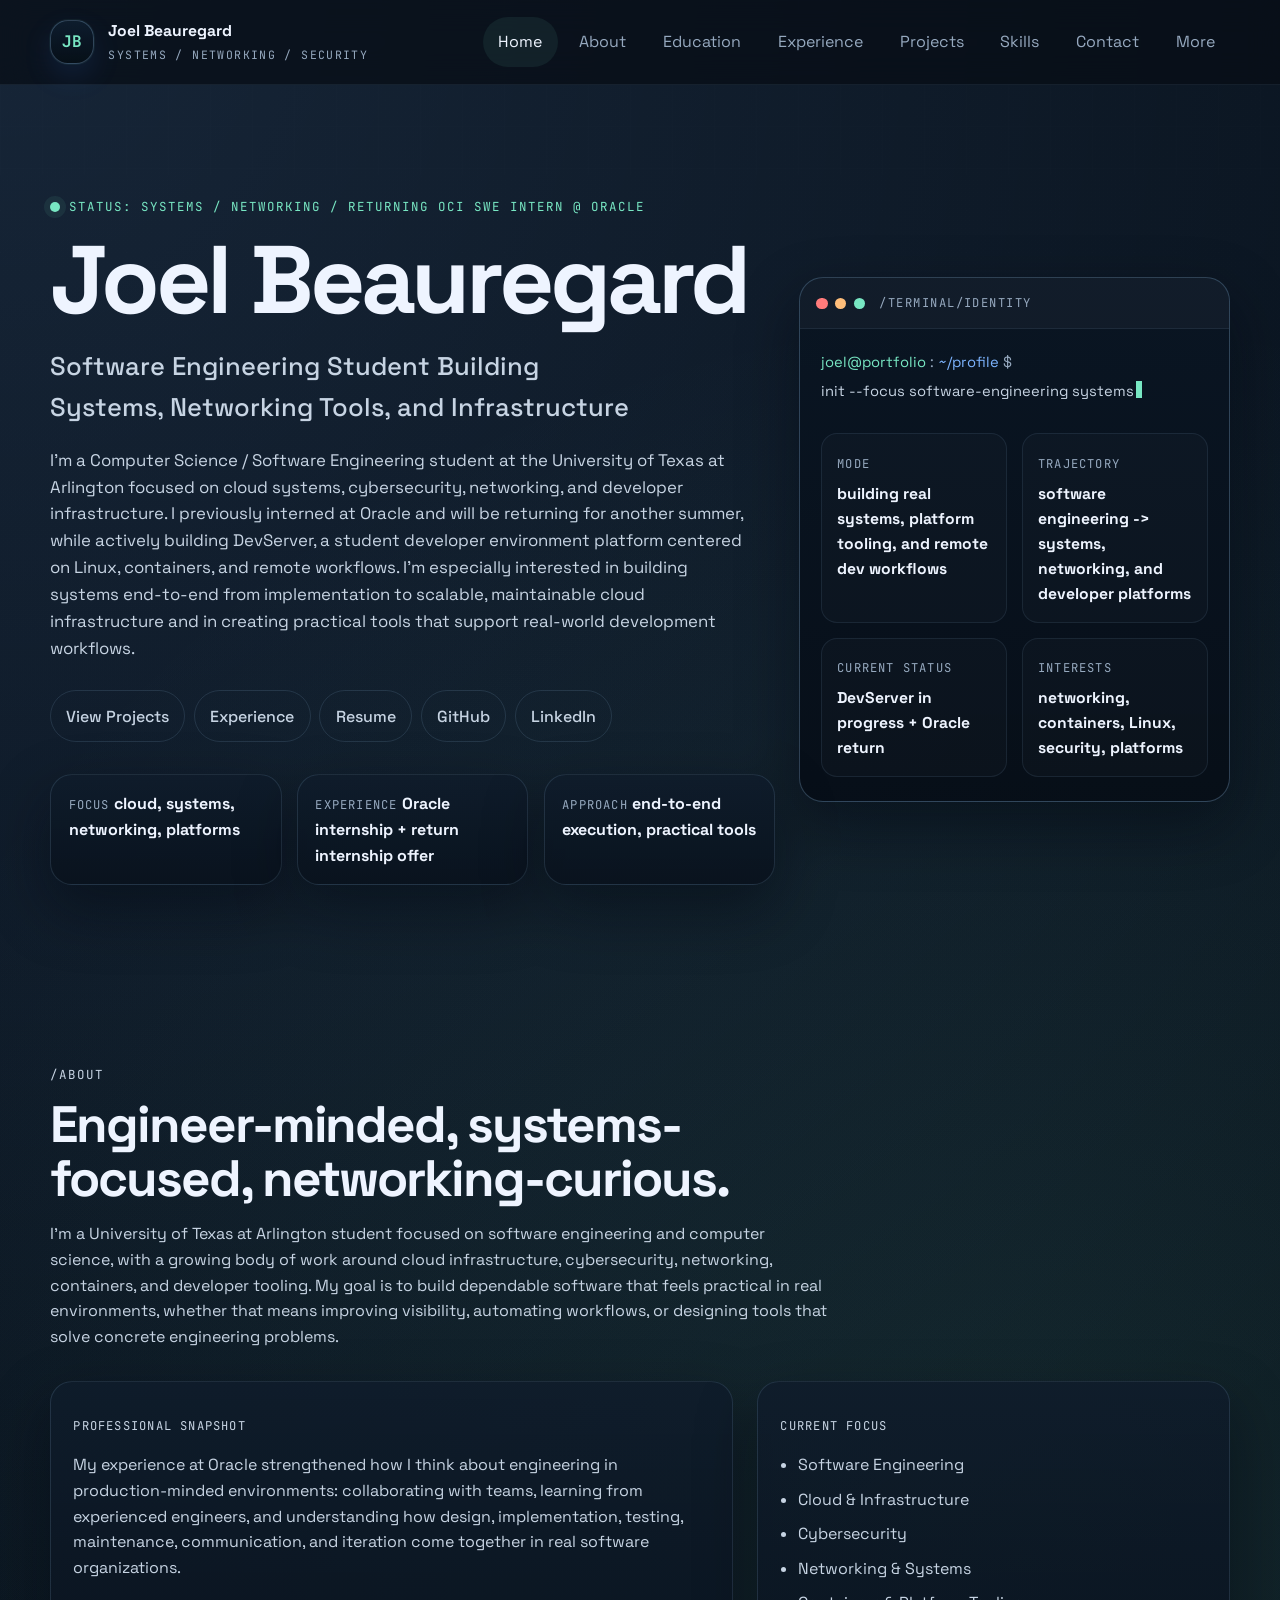
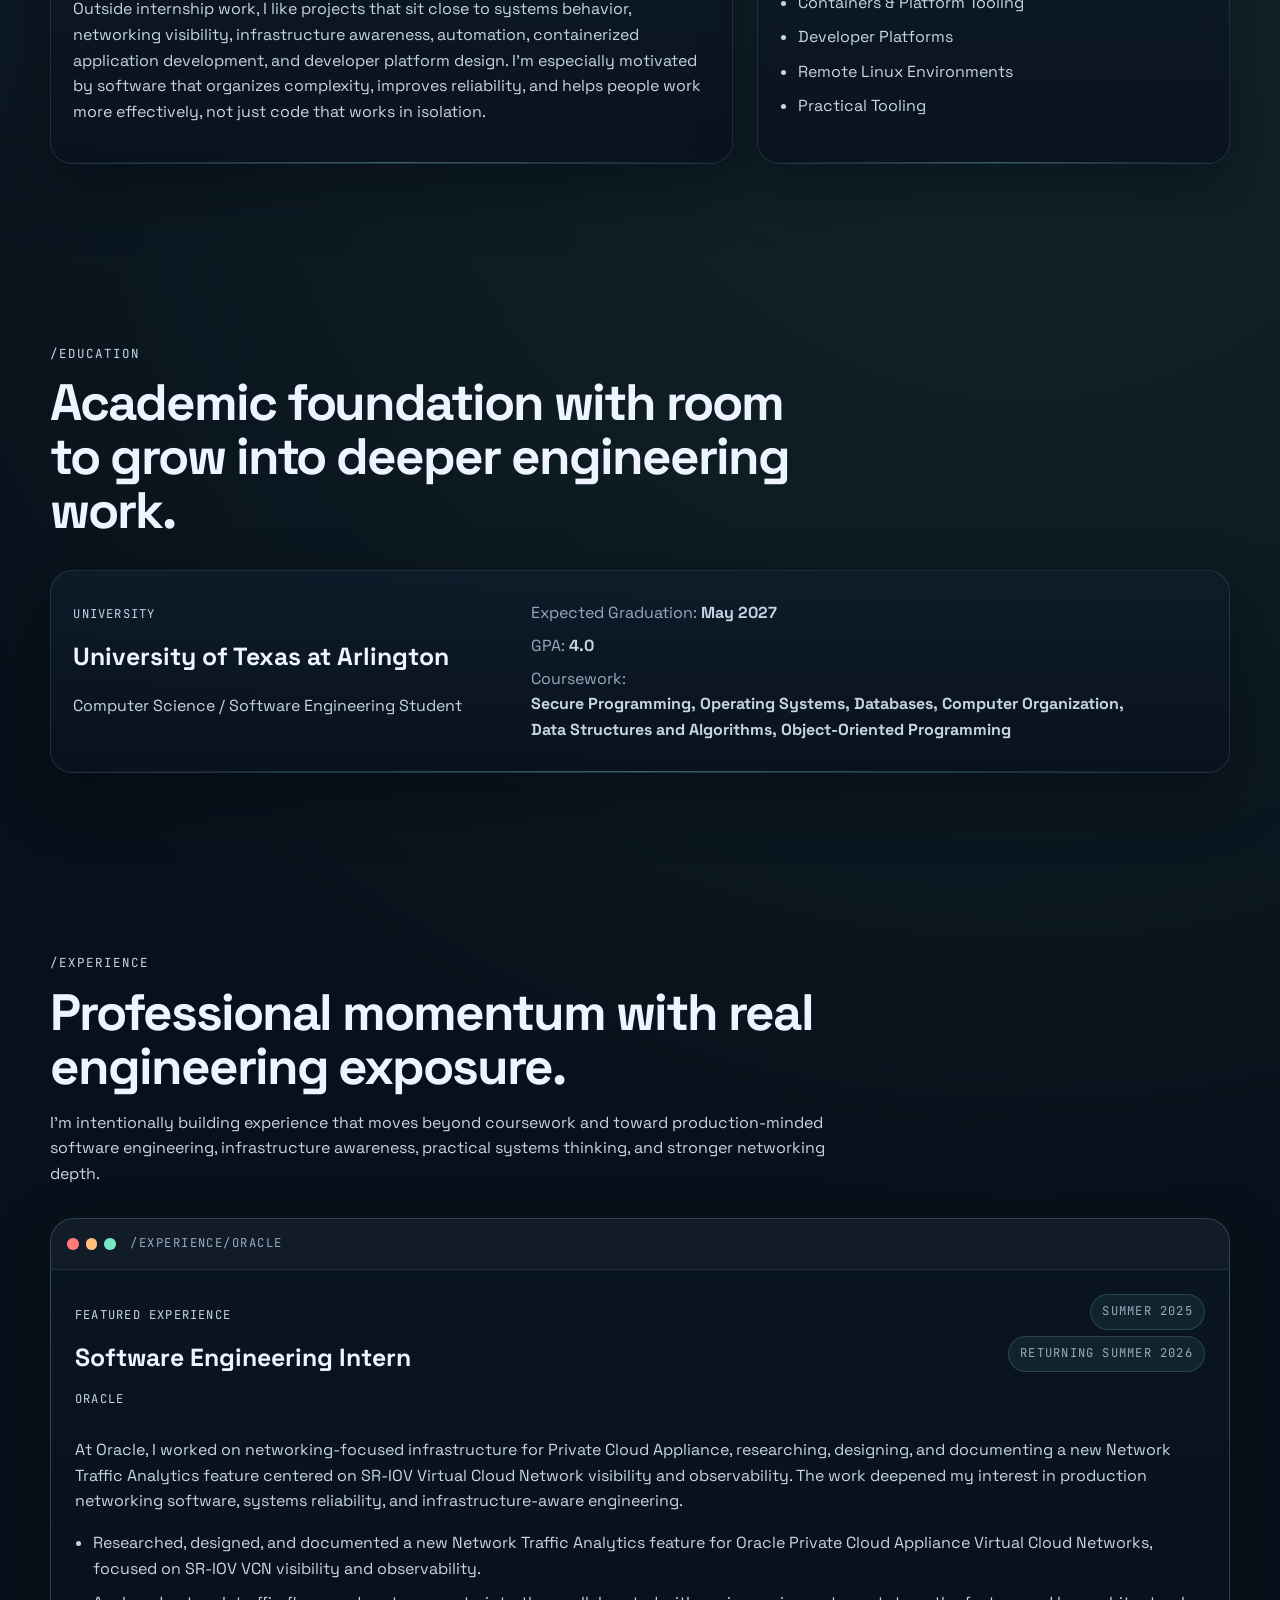
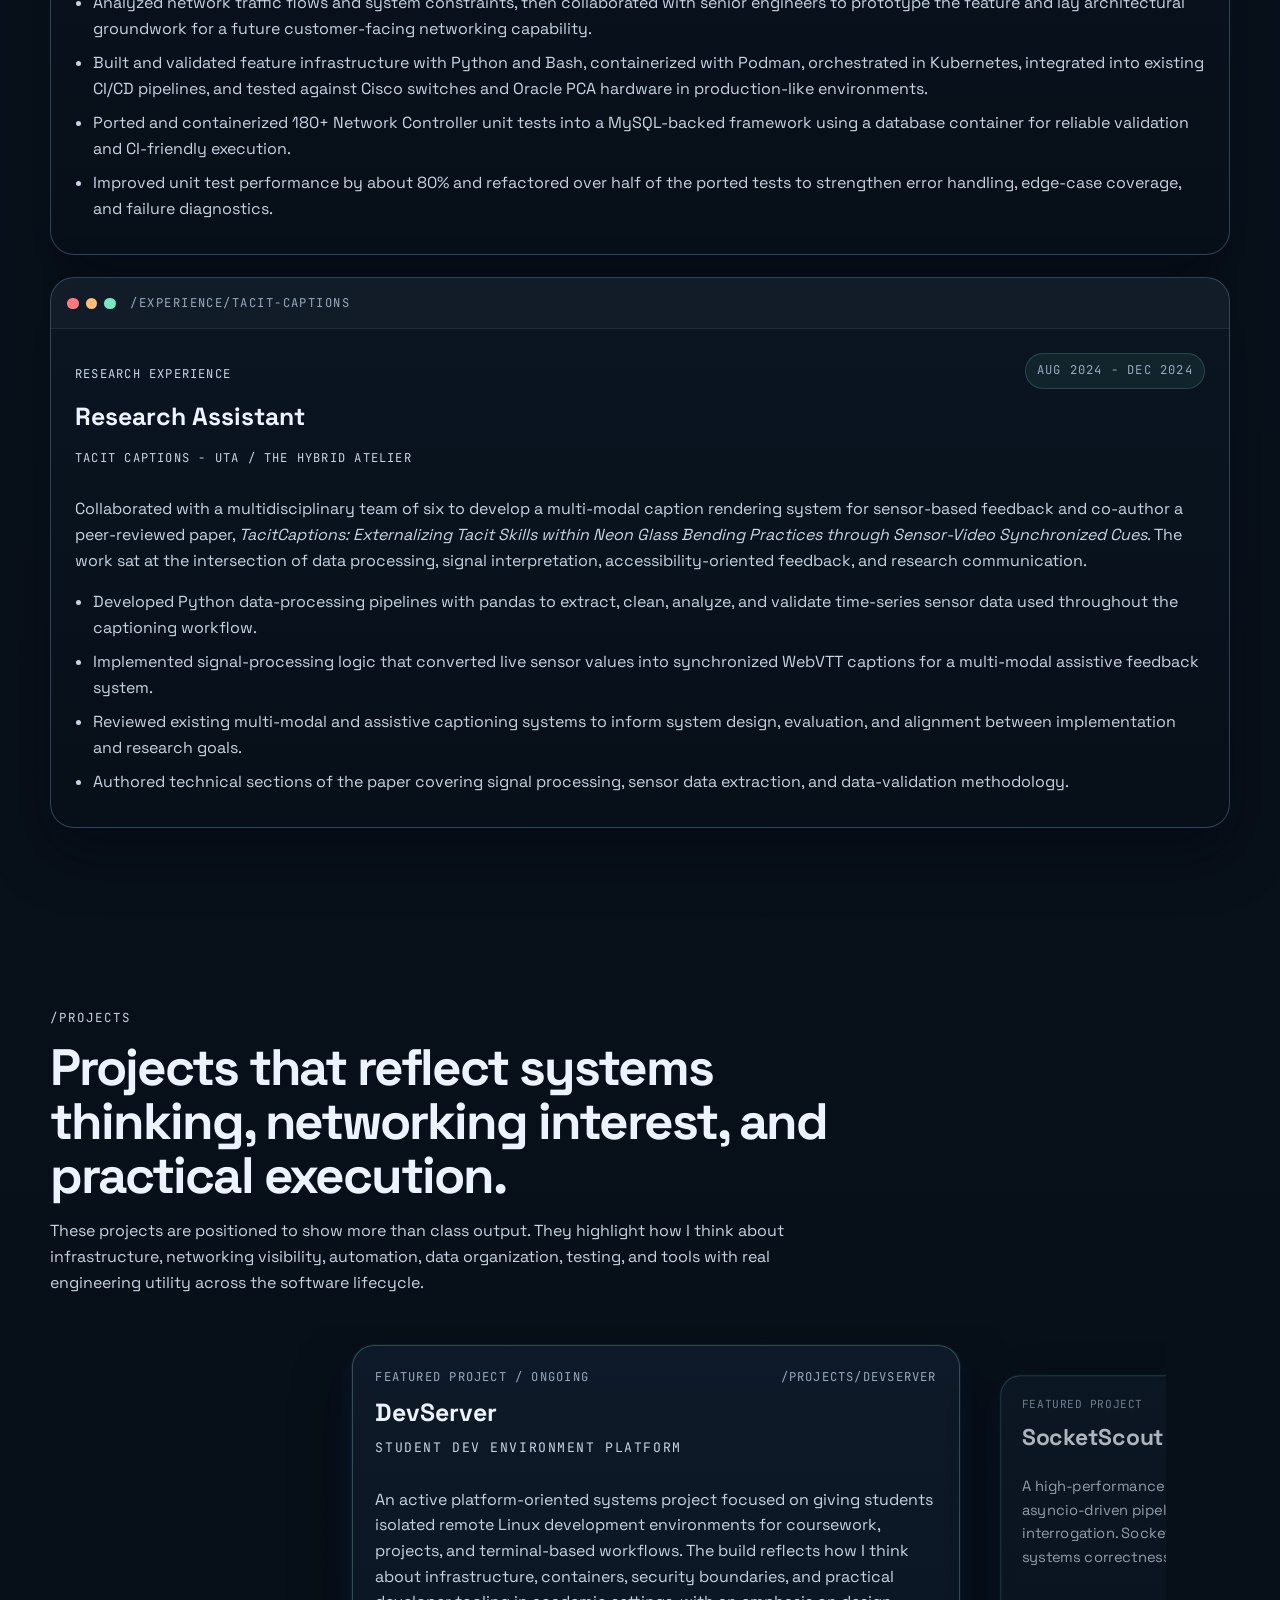
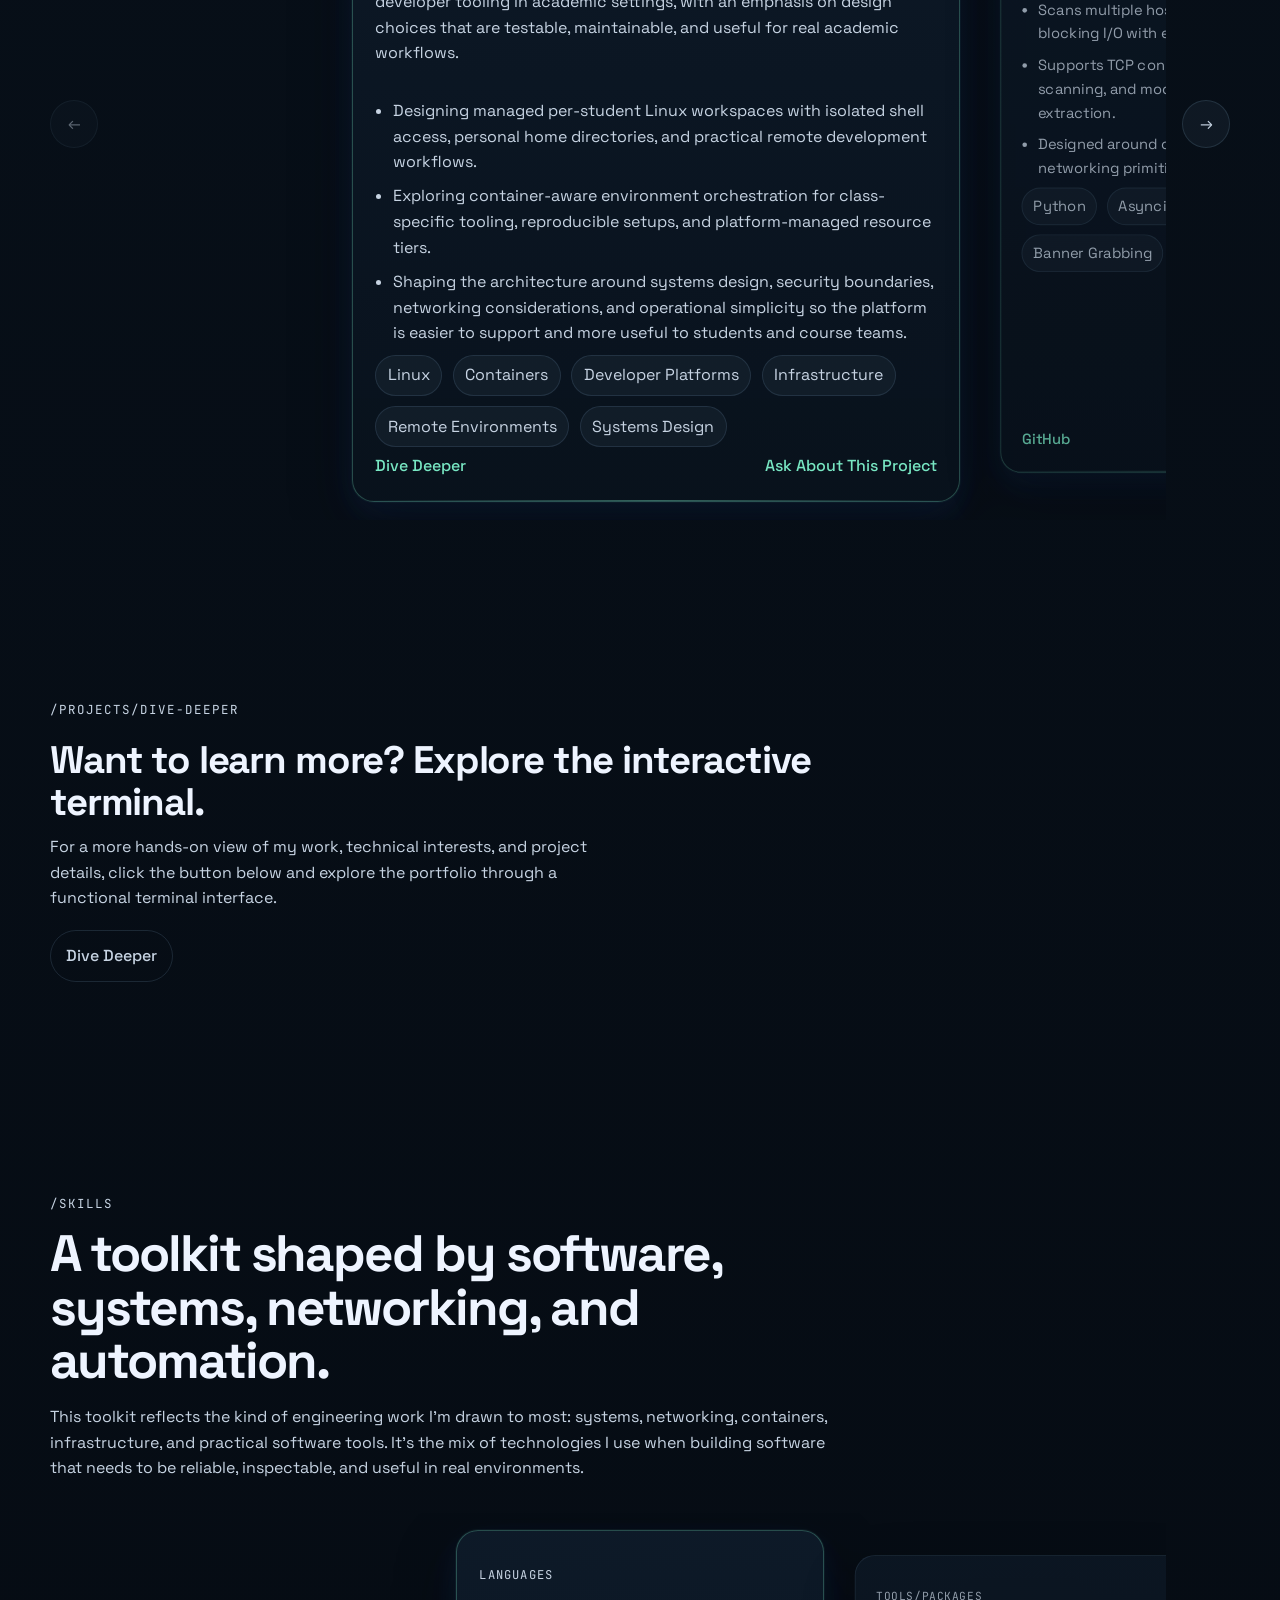
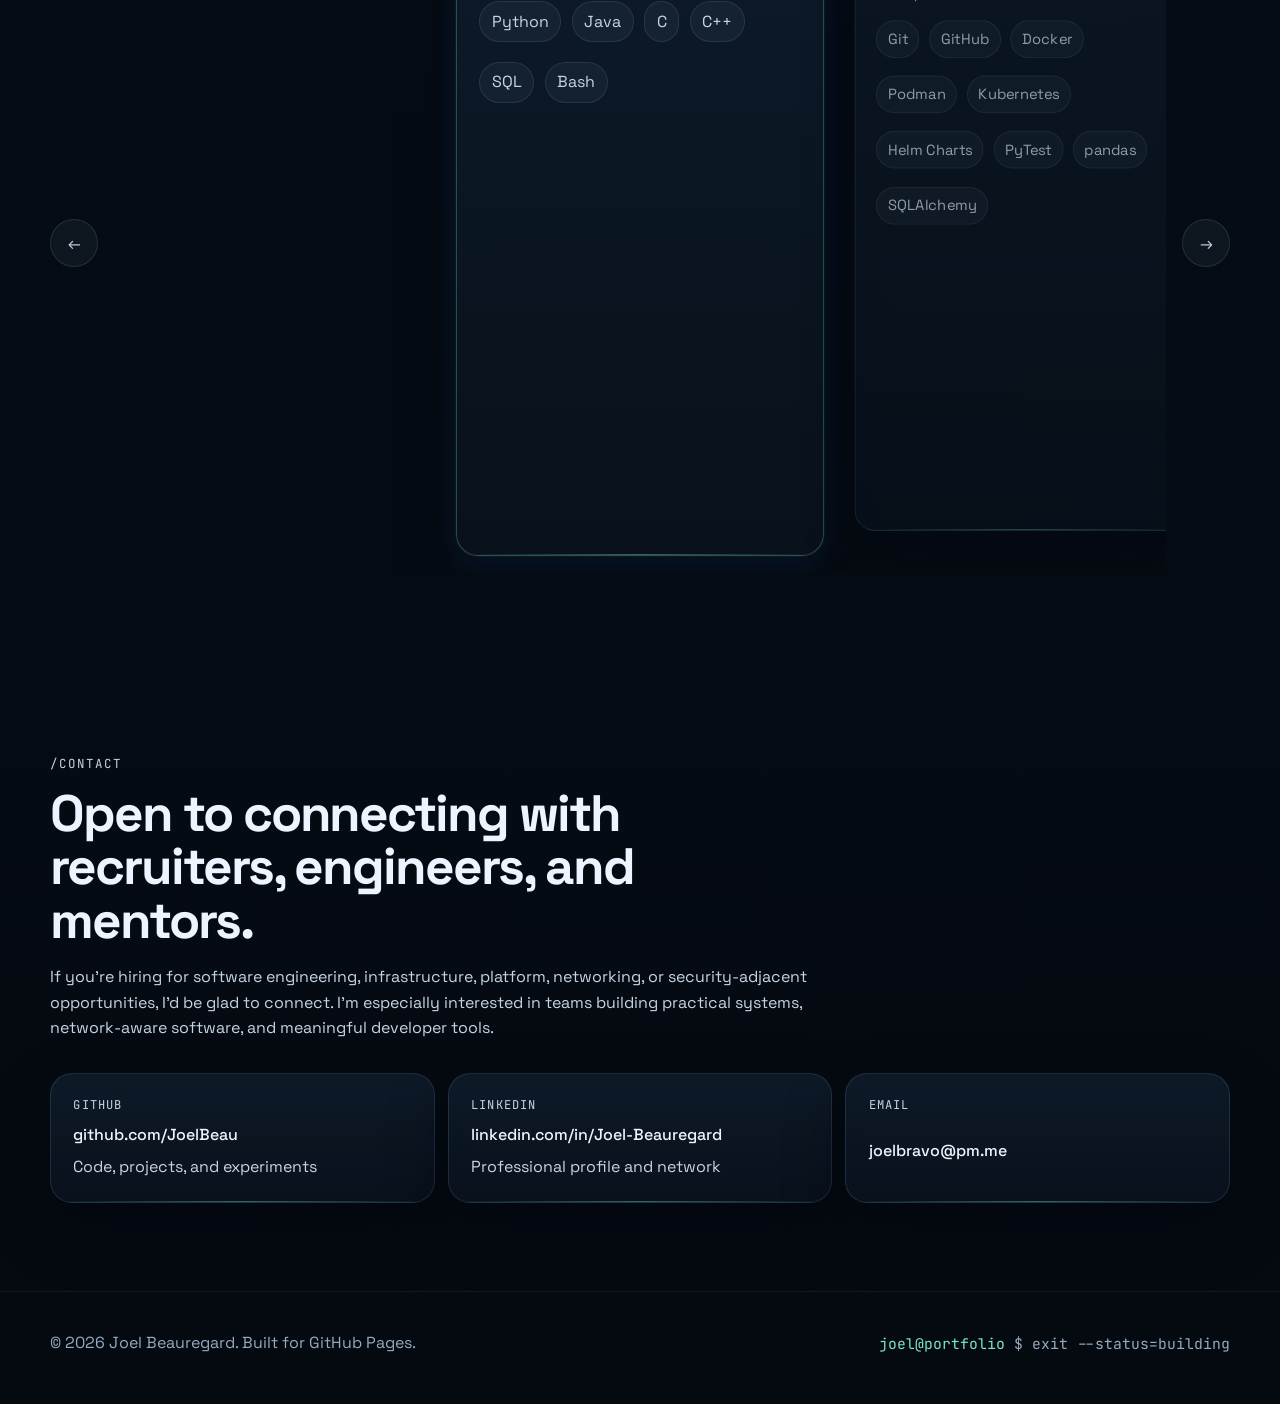
==== commit 2fd23ea9: "Added devserver page" ====
--- a/index.html
+++ b/index.html
@@ -14,7 +14,7 @@
     href="https://fonts.googleapis.com/css2?family=Space+Grotesk:wght@400;500;700&family=JetBrains+Mono:wght@400;500;700&display=swap"
     rel="stylesheet"
   >
-  <link rel="stylesheet" href="styles.css?v=20260317">
+  <link rel="stylesheet" href="styles.css?v=20260318a">
 </head>
 <body>
   <div class="page-shell">
@@ -51,6 +51,7 @@
           <details class="nav-dropdown">
             <summary>More</summary>
             <div class="nav-dropdown-menu">
+              <a href="projects/devserver/">DevServer</a>
               <a href="dive-deeper.html">Dive Deeper</a>
             </div>
           </details>
@@ -73,7 +74,7 @@
             </p>
             <p class="hero-summary">
               I’m a Computer Science / Software Engineering student at the University of Texas at Arlington focused on cloud systems, cybersecurity, networking, and developer infrastructure.
-              I previously interned at Oracle and will be returning for another summer, while actively building a student developer environment platform centered on Linux, containers, and remote workflows.
+              I previously interned at Oracle and will be returning for another summer, while actively building DevServer, a student developer environment platform centered on Linux, containers, and remote workflows.
               I’m especially interested in building systems end-to-end from implementation to scalable, maintainable cloud infrastructure and in creating practical tools that support real-world development workflows.
             </p>
 
@@ -130,7 +131,7 @@
                 </article>
                 <article>
                   <span class="mini-label">current status</span>
-                  <strong>student dev environment platform in progress + Oracle return</strong>
+                  <strong>DevServer in progress + Oracle return</strong>
                 </article>
                 <article>
                   <span class="mini-label">interests</span>
@@ -302,9 +303,10 @@
             <article class="project-card project-card-featured">
               <div class="project-topline">
                 <span class="project-tag">featured project / ongoing</span>
-                <span class="project-path">/projects/student-dev-env-platform</span>
-              </div>
-              <h3>Student Dev Environment Platform</h3>
+                <span class="project-path">/projects/devserver</span>
+              </div>
+              <h3>DevServer</h3>
+              <p class="project-subtitle">Student Dev Environment Platform</p>
               <p>
                 An active platform-oriented systems project focused on giving students isolated remote Linux development environments for coursework, projects, and terminal-based workflows. The build reflects how I think about infrastructure, containers, security boundaries, and practical developer tooling in academic settings, with an emphasis on design choices that are testable, maintainable, and useful for real academic workflows.
               </p>
@@ -313,7 +315,7 @@
                 <li>Exploring container-aware environment orchestration for class-specific tooling, reproducible setups, and platform-managed resource tiers.</li>
                 <li>Shaping the architecture around systems design, security boundaries, networking considerations, and operational simplicity so the platform is easier to support and more useful to students and course teams.</li>
               </ul>
-              <div class="tech-tags" aria-label="Student Dev Environment Platform technologies">
+              <div class="tech-tags" aria-label="DevServer technologies">
                 <span>Linux</span>
                 <span>Containers</span>
                 <span>Developer Platforms</span>
@@ -322,8 +324,8 @@
                 <span>Systems Design</span>
               </div>
               <div class="project-links">
-                <a href="dive-deeper.html">Dive Deeper</a>
-                <a href="#contact">Ask About This Project</a>
+                <a href="projects/devserver/">Dive Deeper</a>
+                <a href="projects/devserver/">Ask About This Project</a>
               </div>
             </article>
 
@@ -557,6 +559,6 @@
     </footer>
   </div>
 
-  <script src="script.js?v=20260317b"></script>
+  <script src="script.js?v=20260318a"></script>
 </body>
 </html>
--- a/styles.css
+++ b/styles.css
@@ -930,6 +930,32 @@
   color: var(--accent);
 }
 
+.project-subtitle {
+  margin: 0 0 0.8rem;
+  font-family: "JetBrains Mono", monospace;
+  font-size: 0.82rem;
+  letter-spacing: 0.12em;
+  text-transform: uppercase;
+  color: var(--text-muted);
+}
+
+.project-detail-hero {
+  display: grid;
+  grid-template-columns: minmax(0, 1.15fr) minmax(320px, 0.85fr);
+  gap: 1.5rem;
+  align-items: center;
+}
+
+.detail-grid {
+  display: grid;
+  grid-template-columns: repeat(2, minmax(0, 1fr));
+  gap: 1.4rem;
+}
+
+.detail-grid-three {
+  grid-template-columns: repeat(3, minmax(0, 1fr));
+}
+
 .skills-carousel {
   display: grid;
   grid-template-columns: auto minmax(0, 1fr) auto;
@@ -1068,7 +1094,9 @@
 
 @media (max-width: 1080px) {
   .hero-grid,
+  .project-detail-hero,
   .about-grid,
+  .detail-grid,
   .contact-grid,
   .education-card {
     grid-template-columns: 1fr;
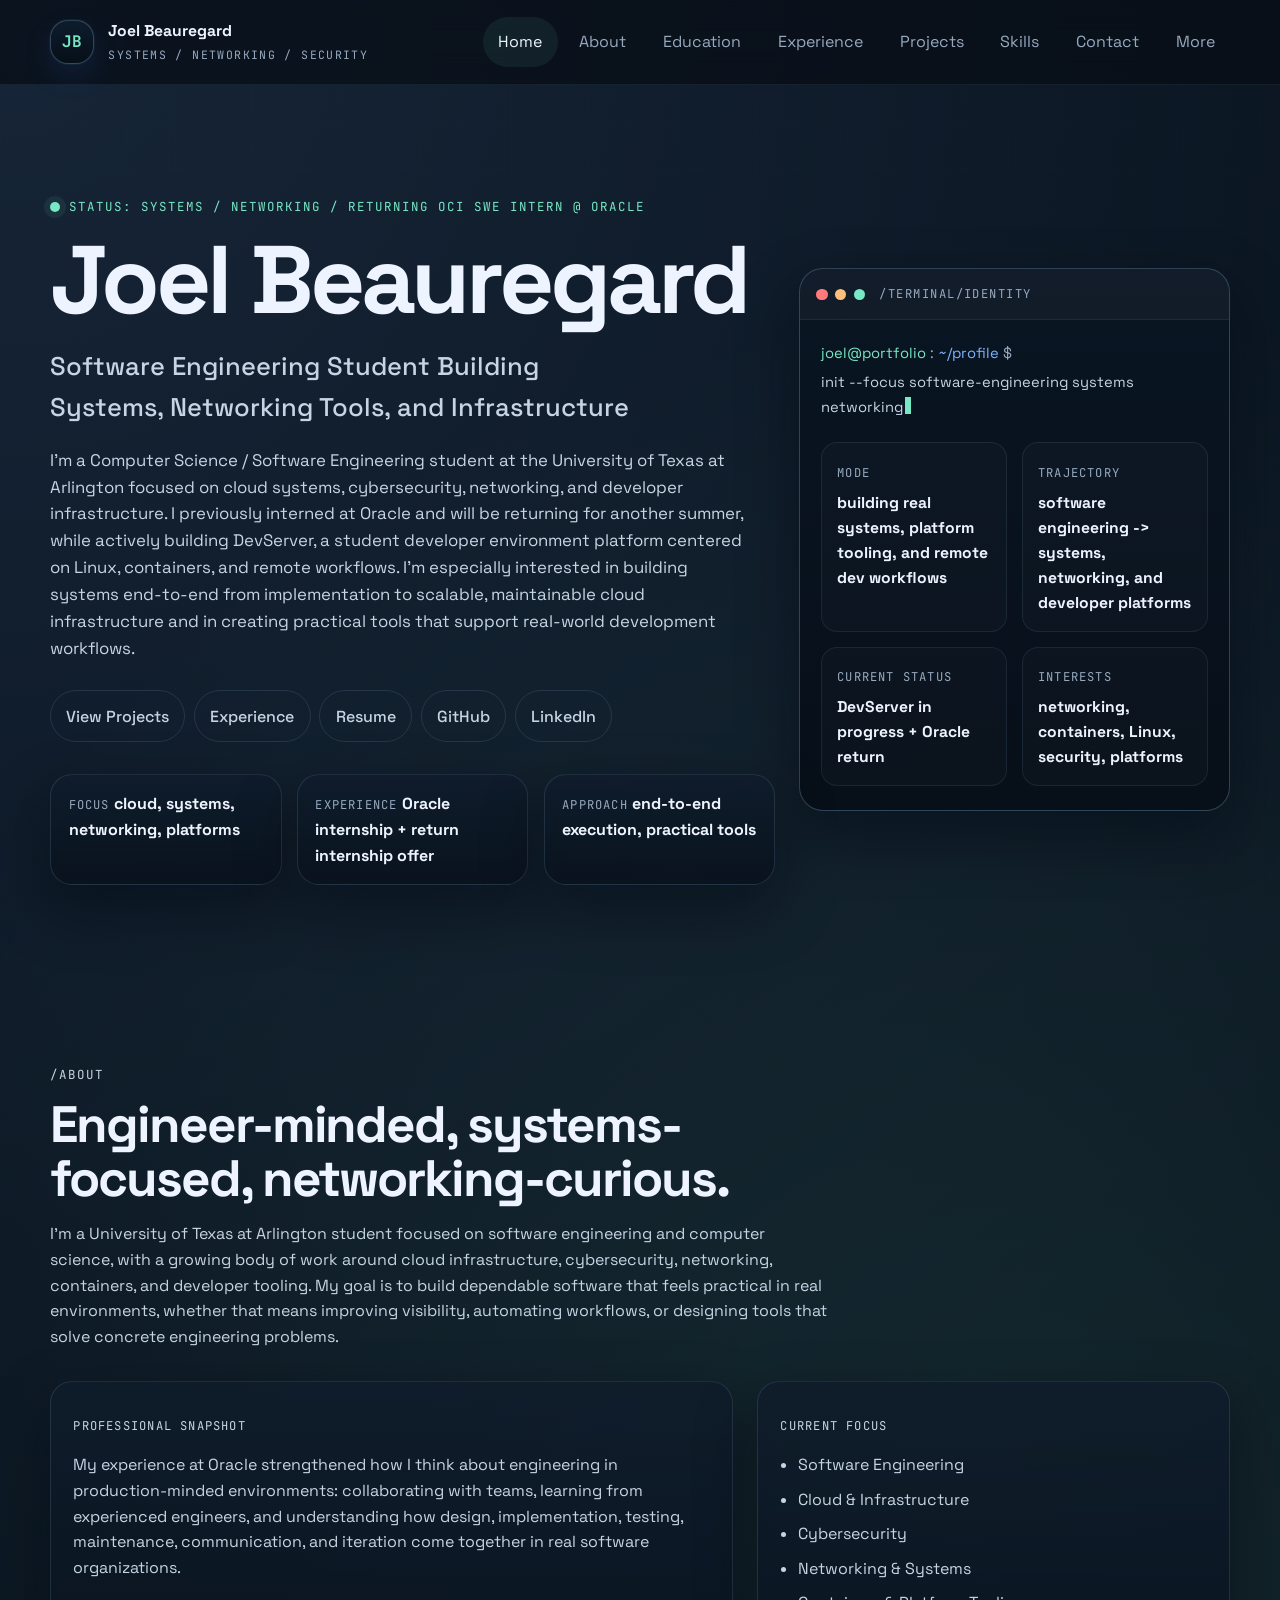
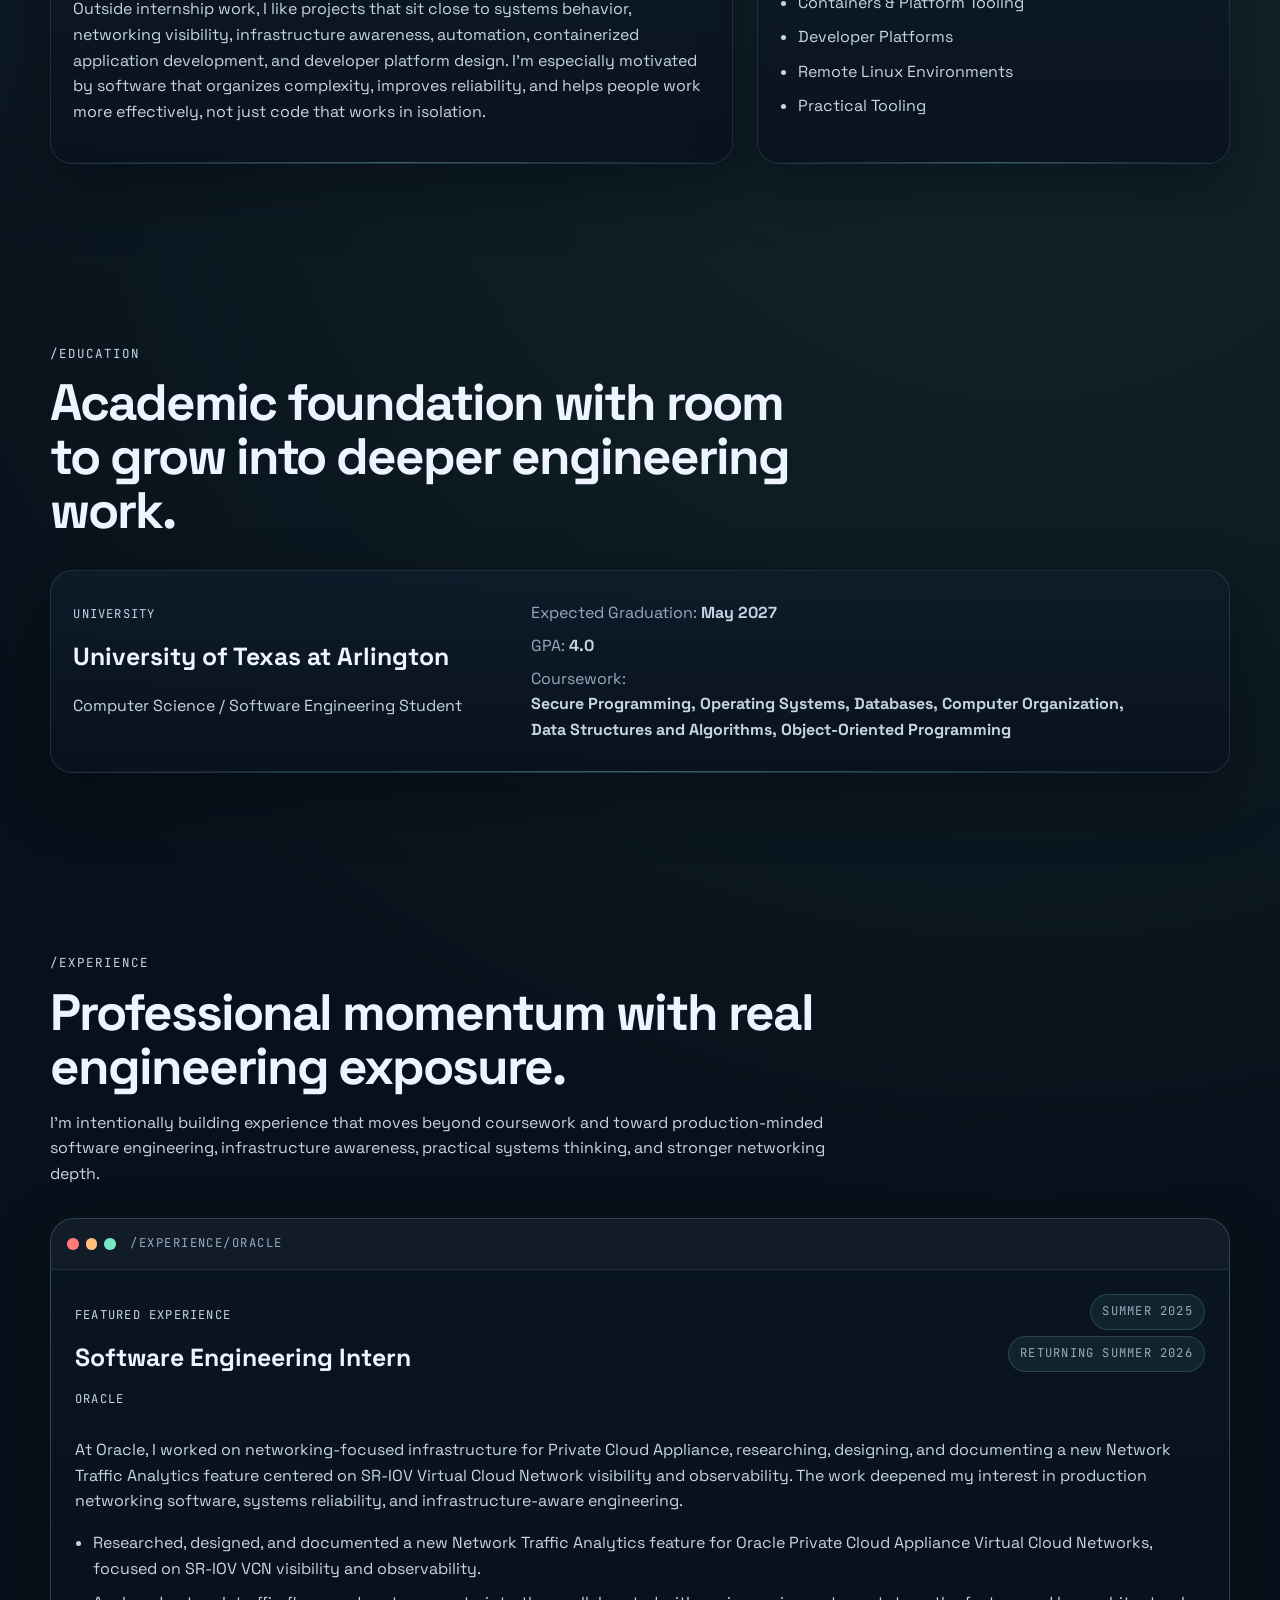
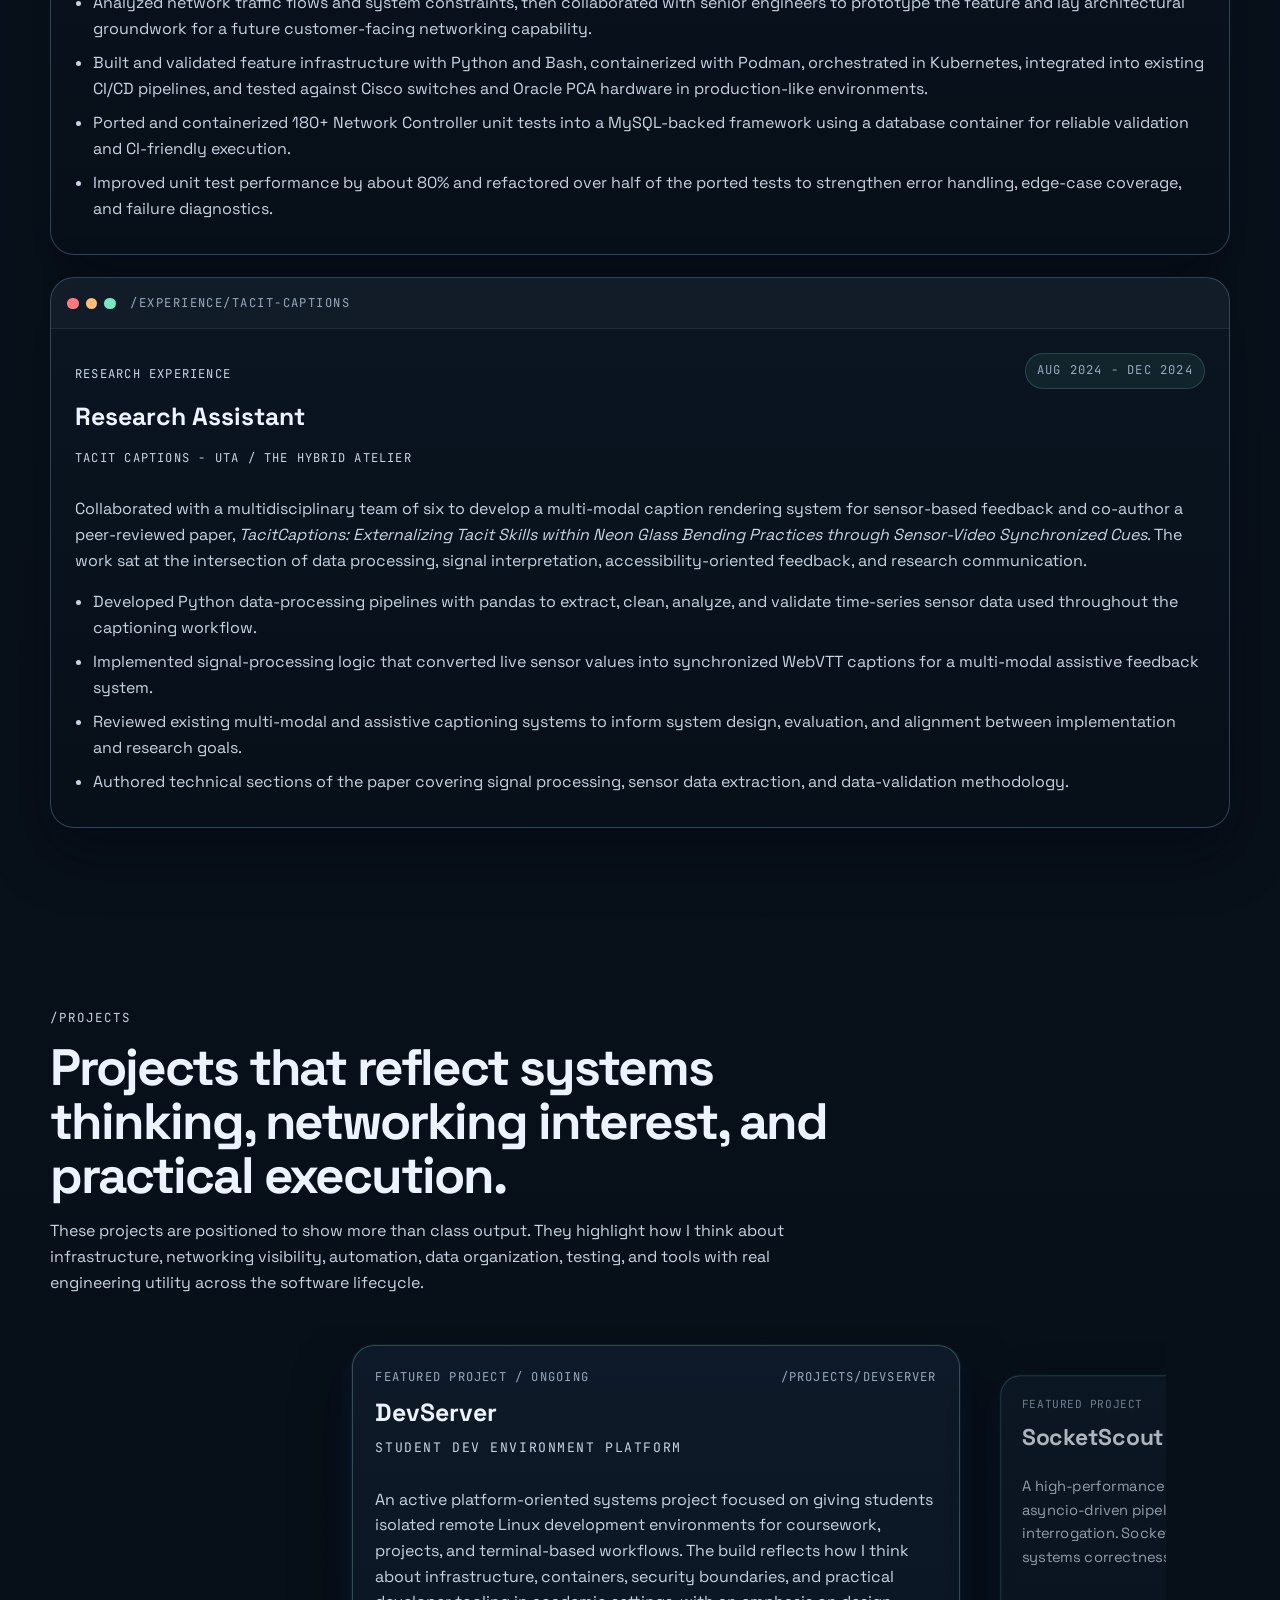
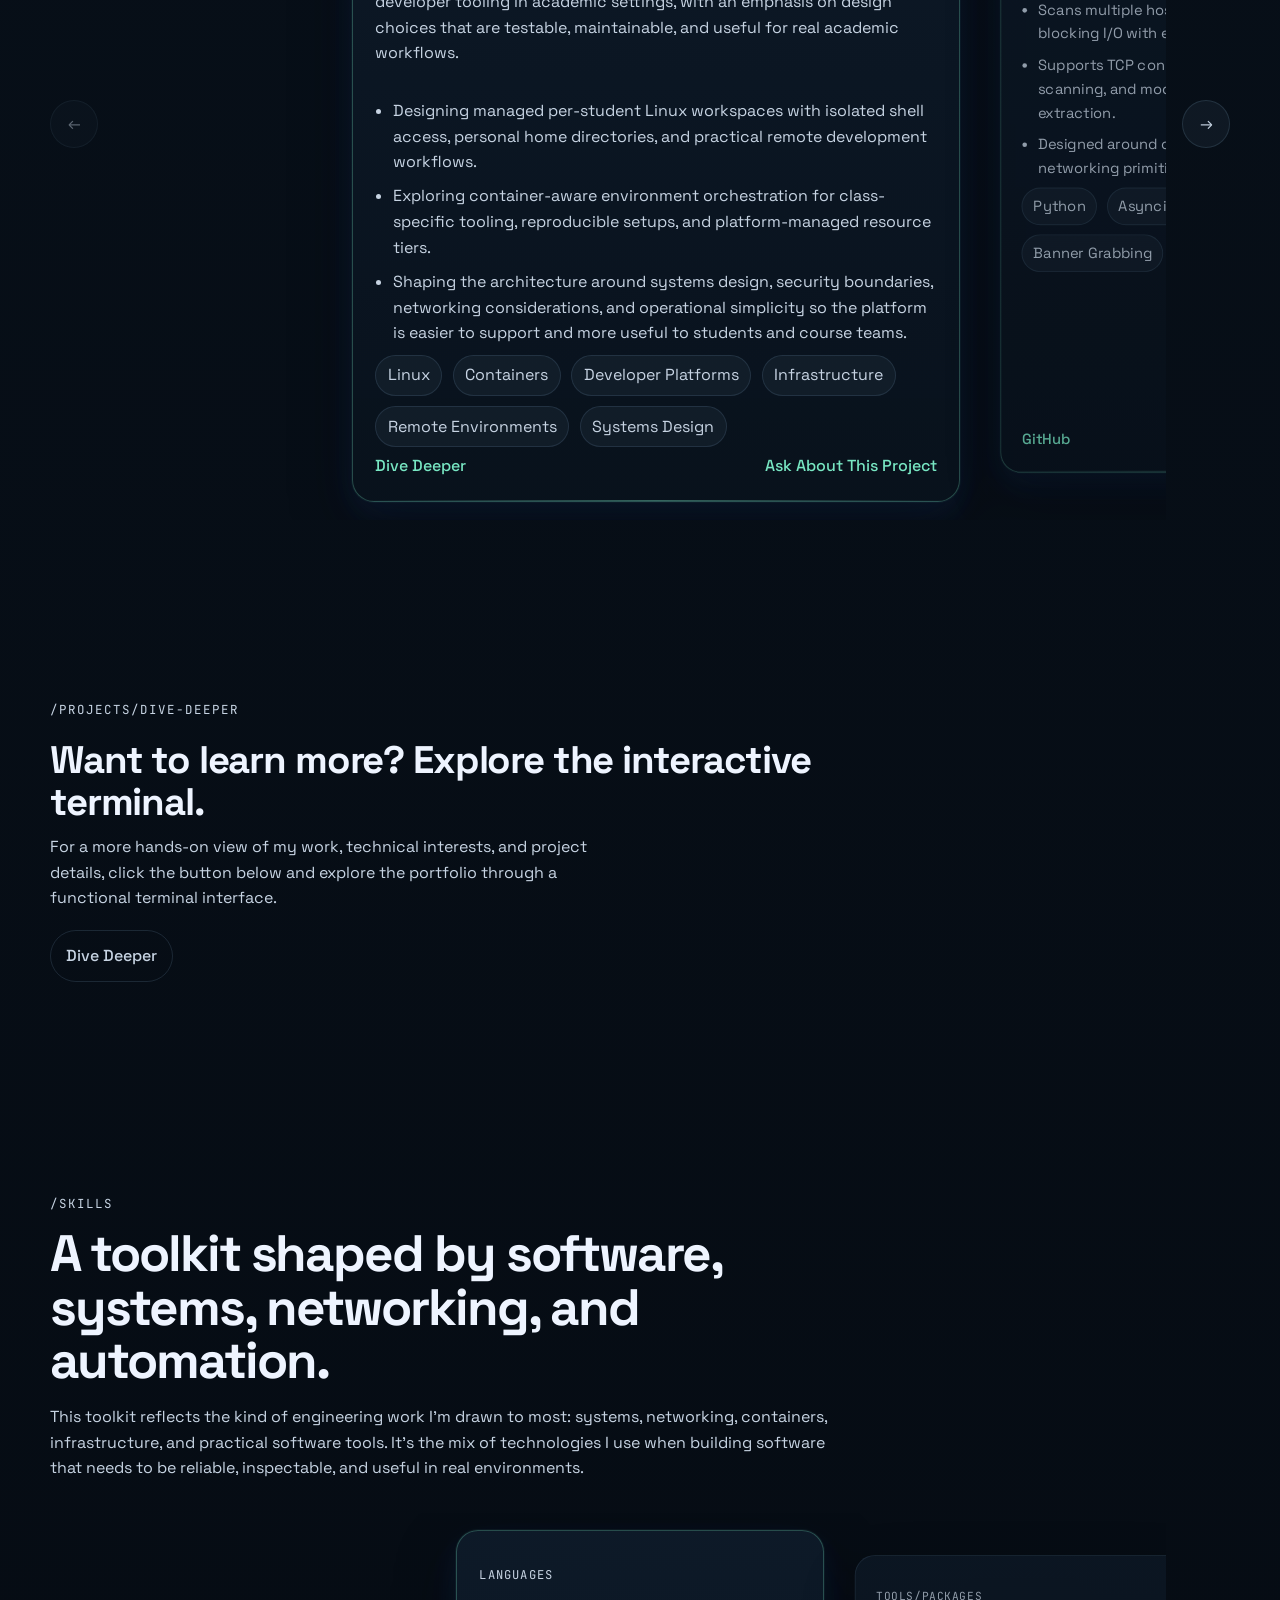
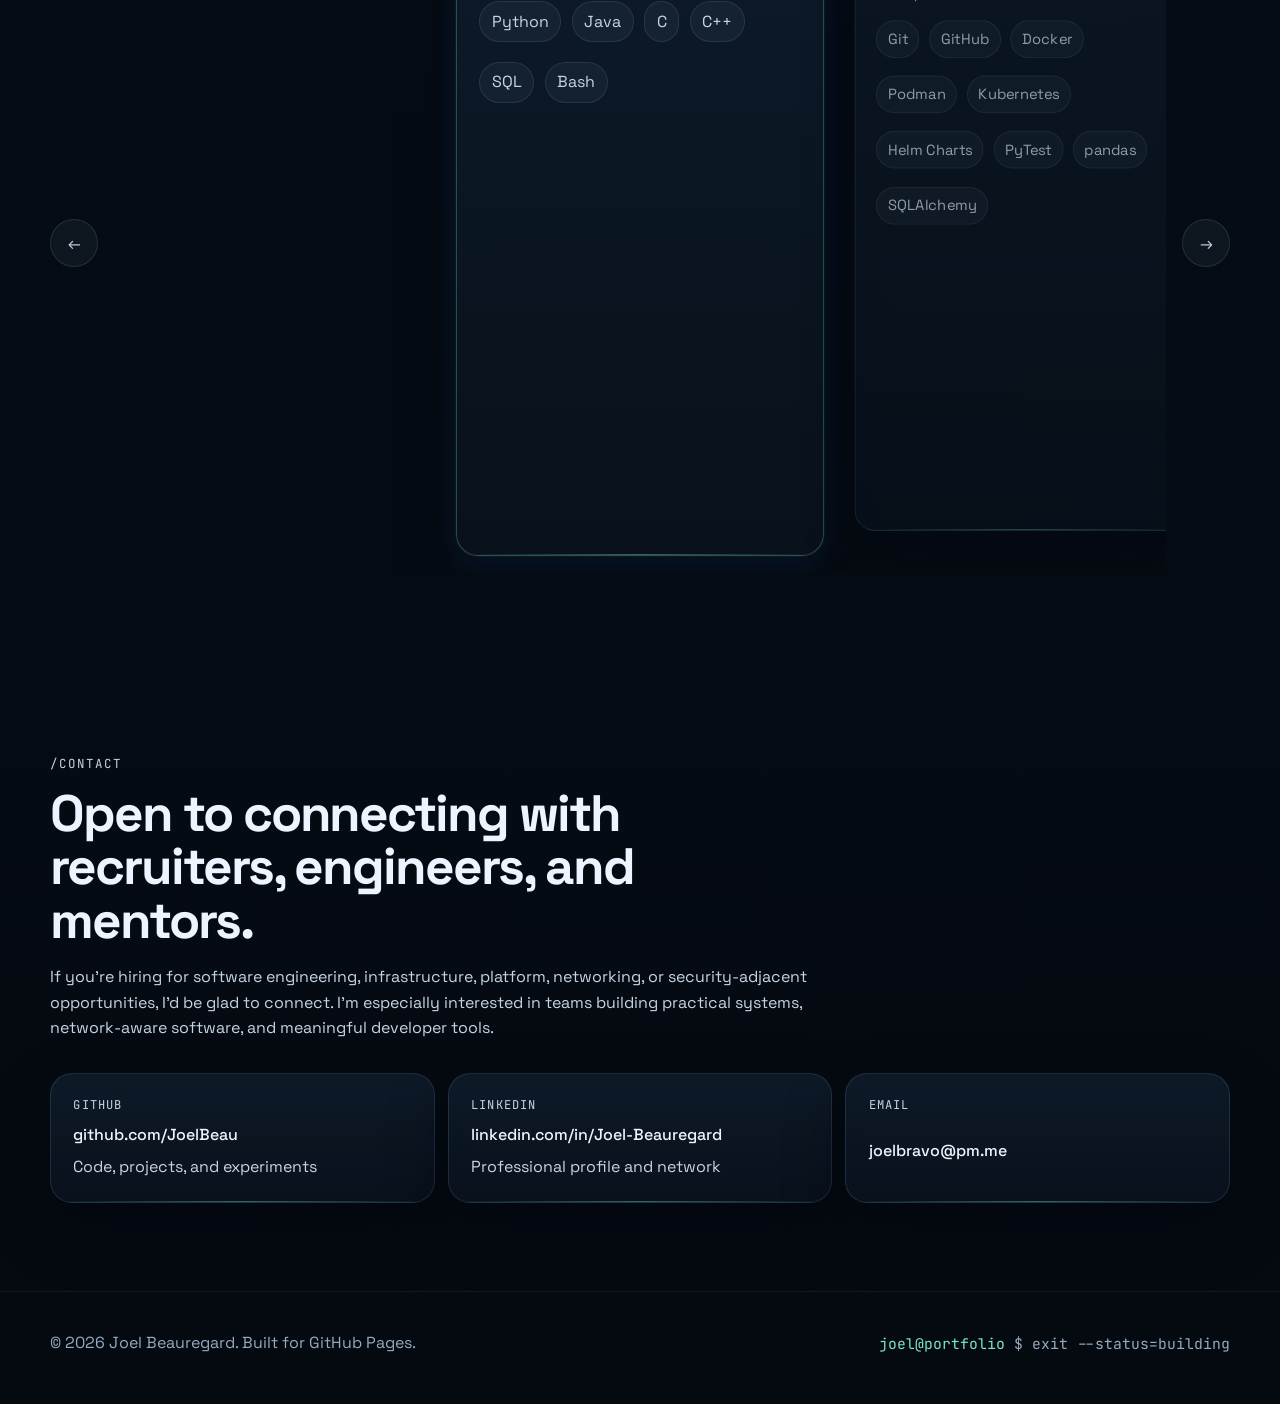
==== commit c6f6ca0a: "Updated metadata and created preview" ====
--- a/index.html
+++ b/index.html
@@ -14,6 +14,10 @@
     href="https://fonts.googleapis.com/css2?family=Space+Grotesk:wght@400;500;700&family=JetBrains+Mono:wght@400;500;700&display=swap"
     rel="stylesheet"
   >
+  <meta property="og:title" content="Joel Beauregard | Software Engineering Portfolio">
+  <meta property="og:image" content="https://joelbeau.github.io/assets/preview.png">
+  <meta property="og:url" content="https://joelbeau.github.io">
+  <meta property="og:type" content="website">
   <link rel="stylesheet" href="styles.css?v=20260318a">
 </head>
 <body>
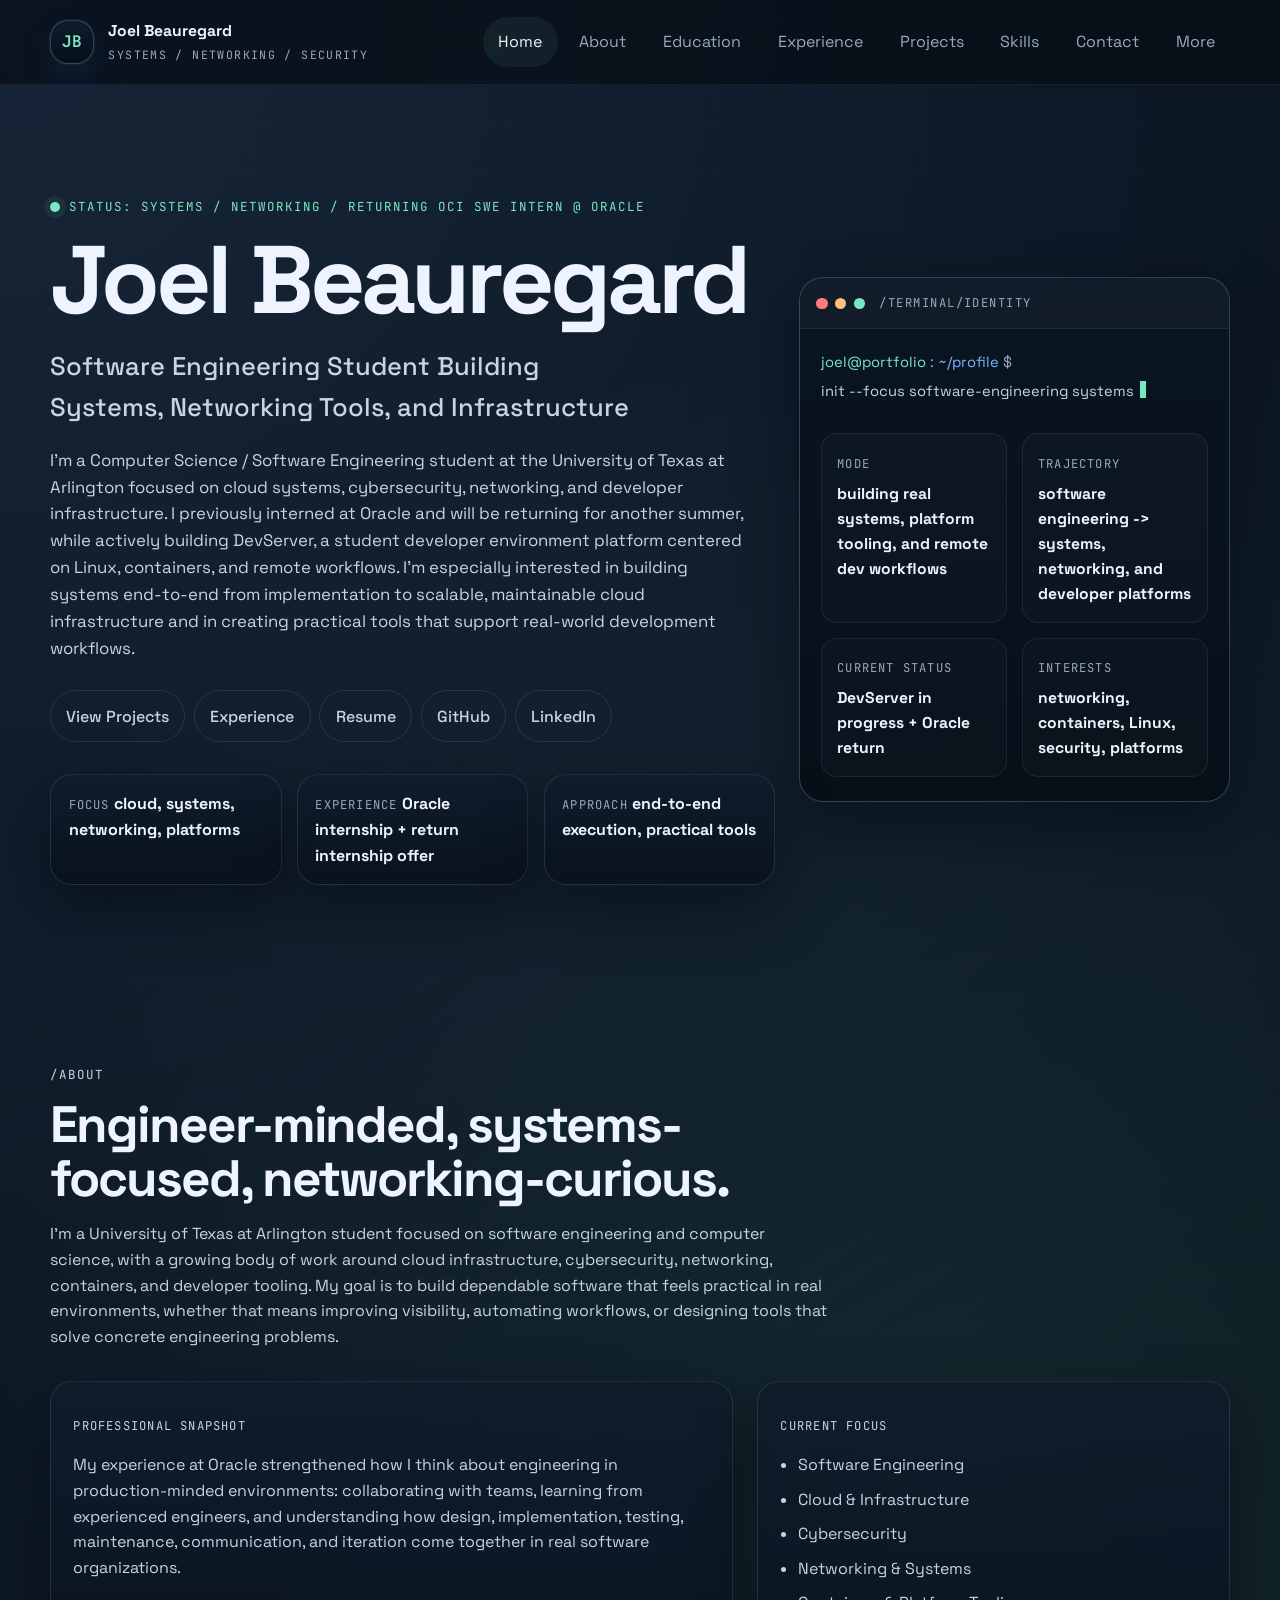
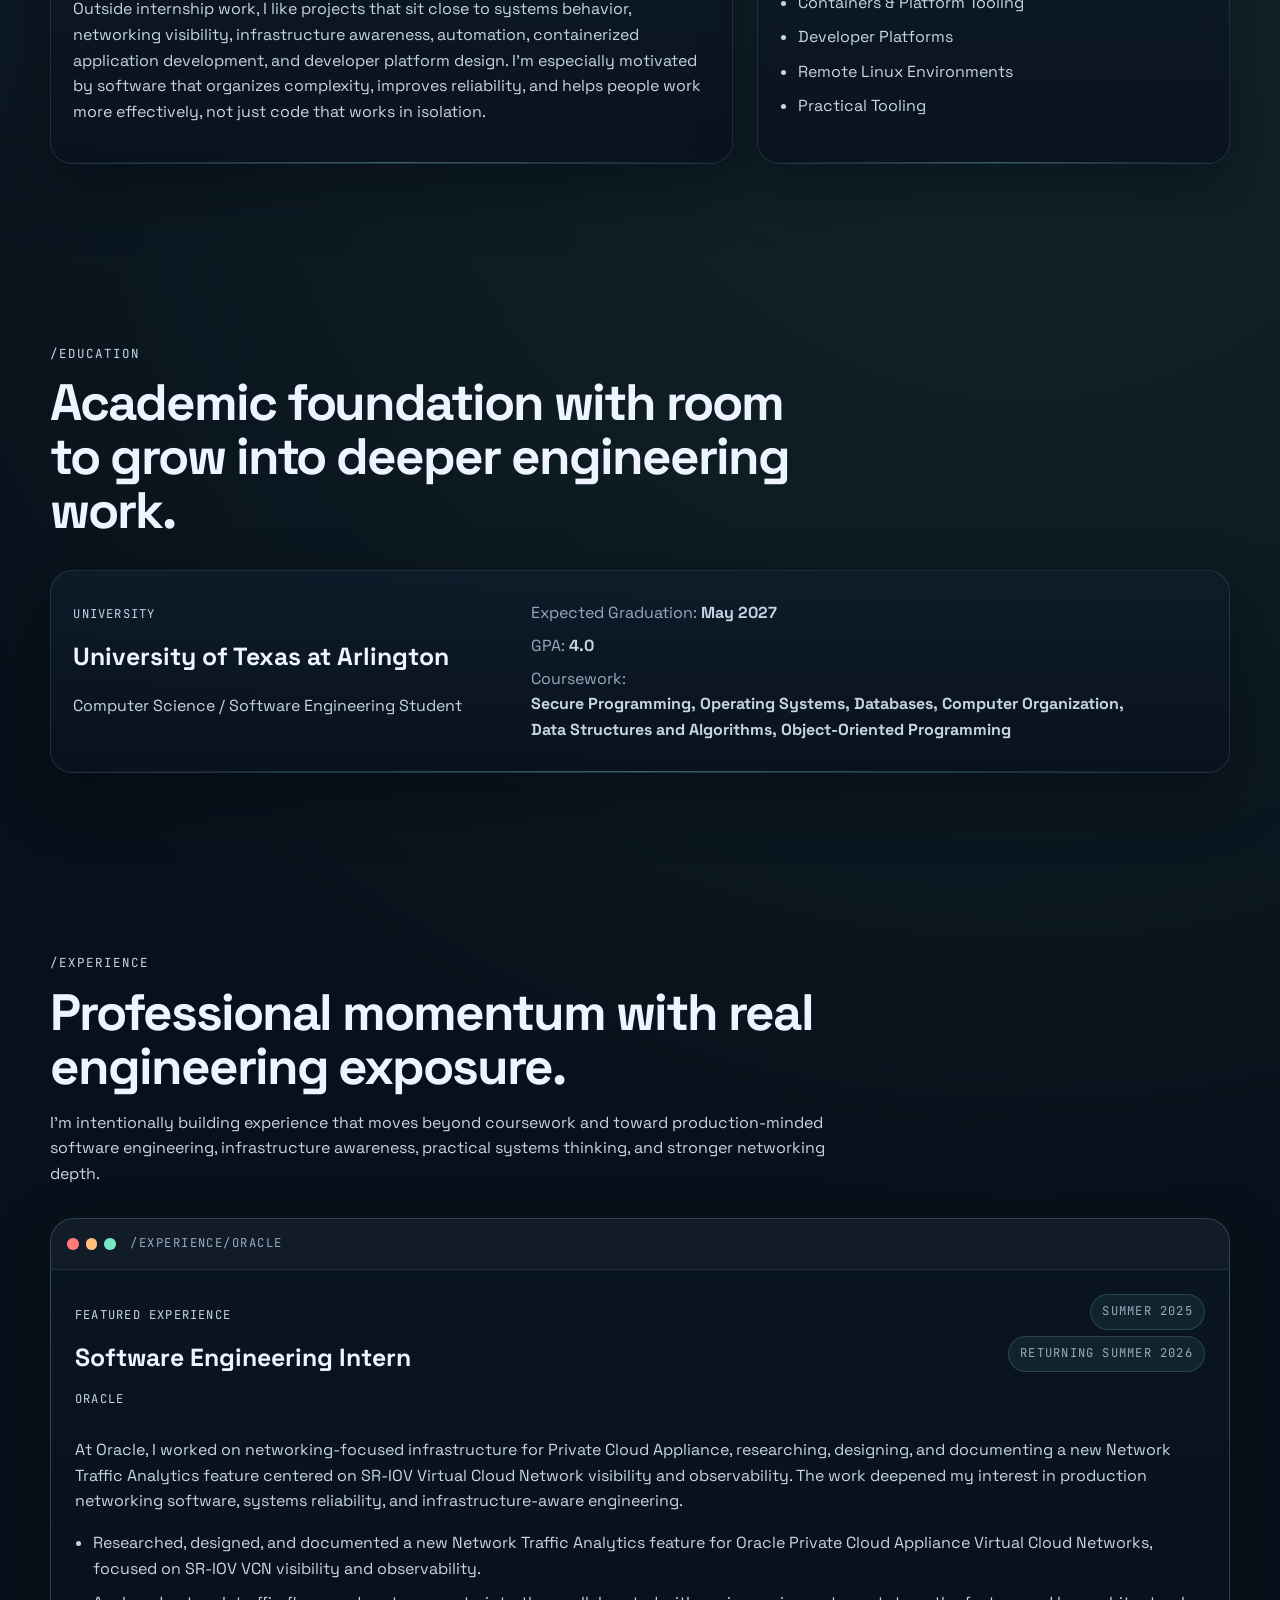
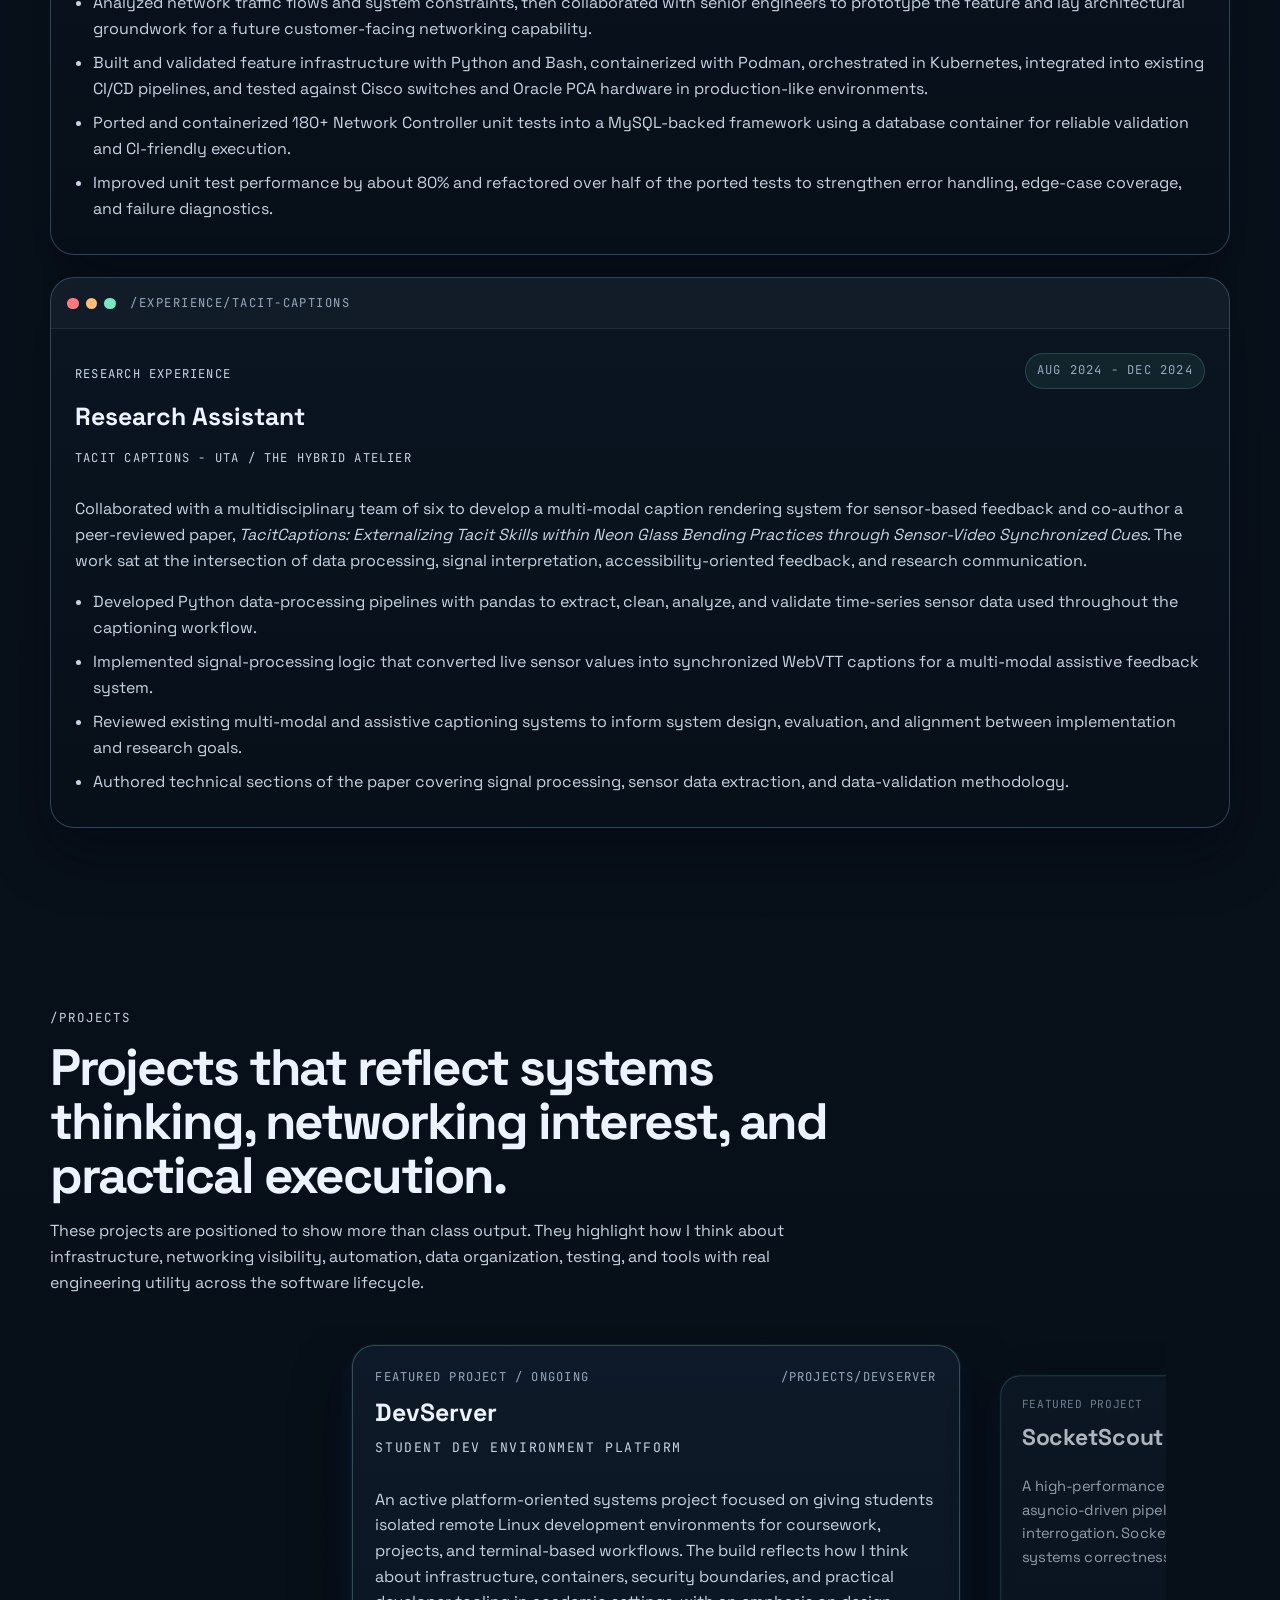
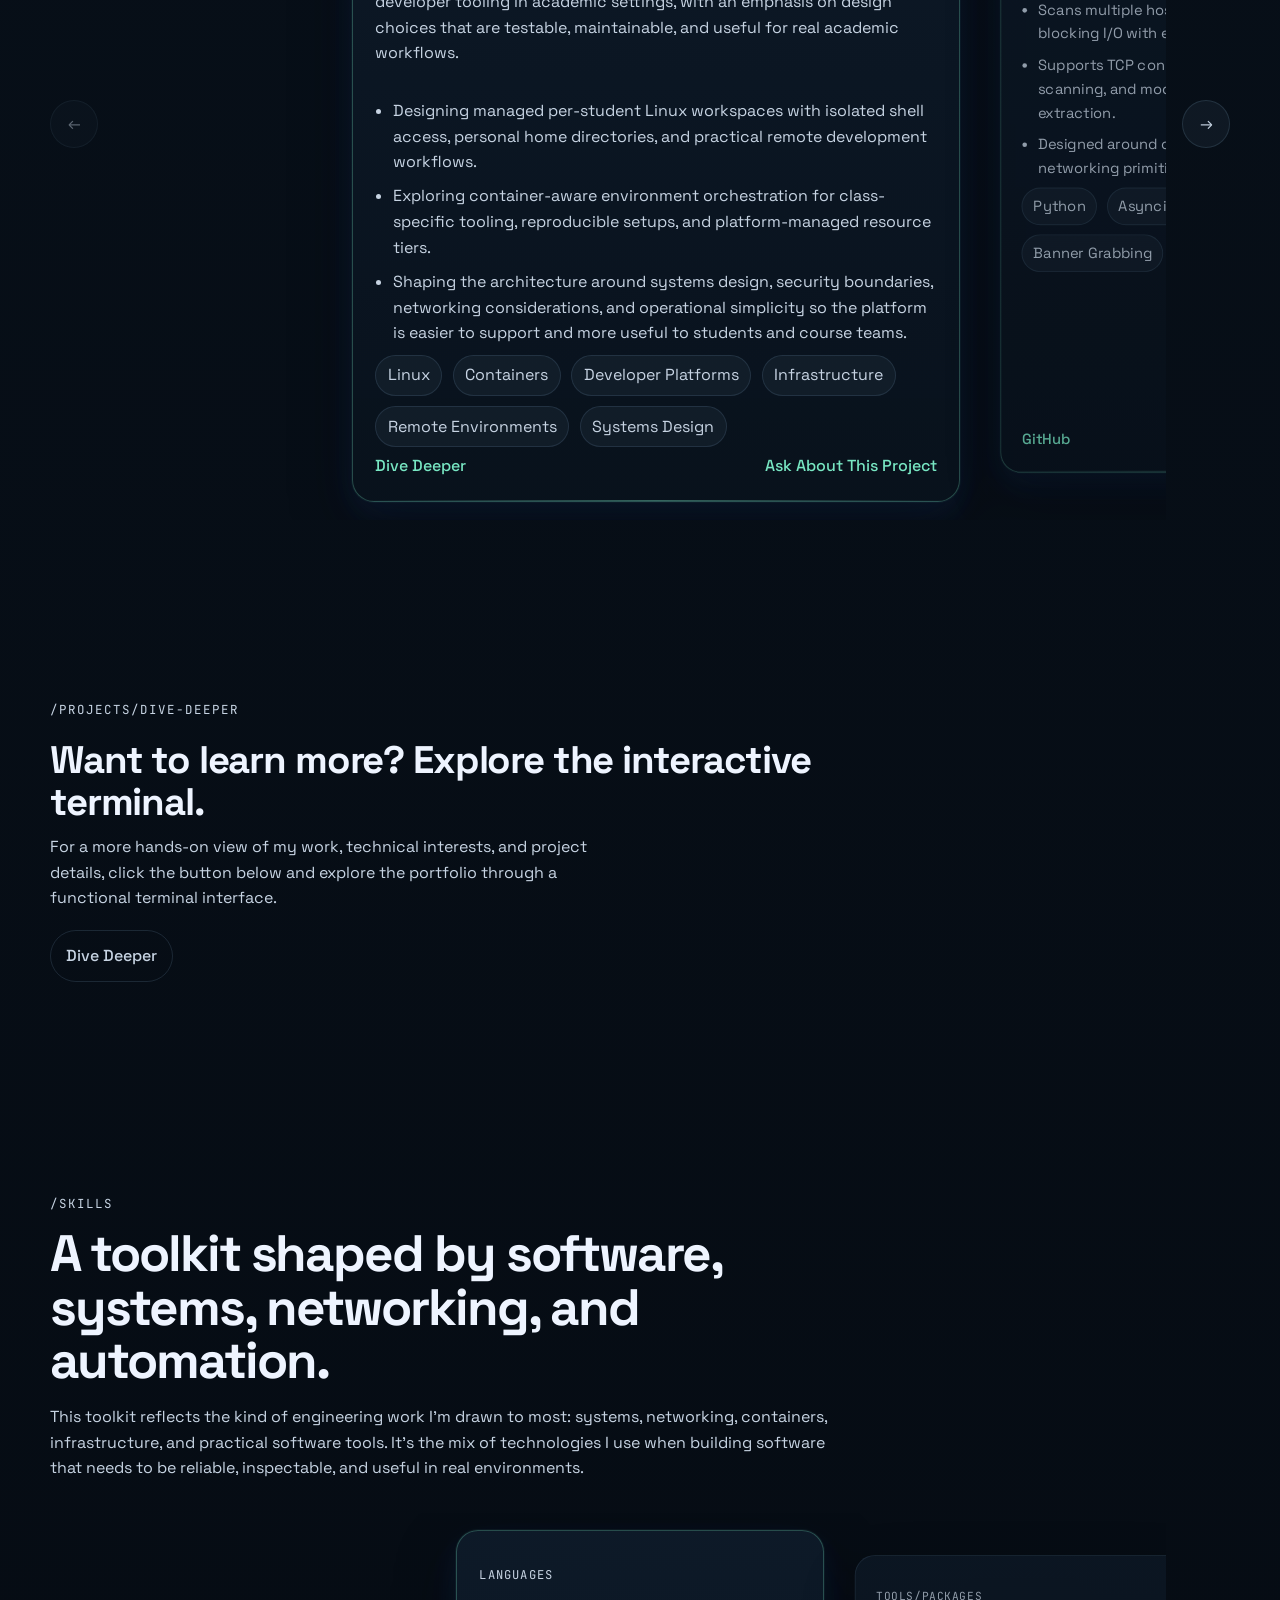
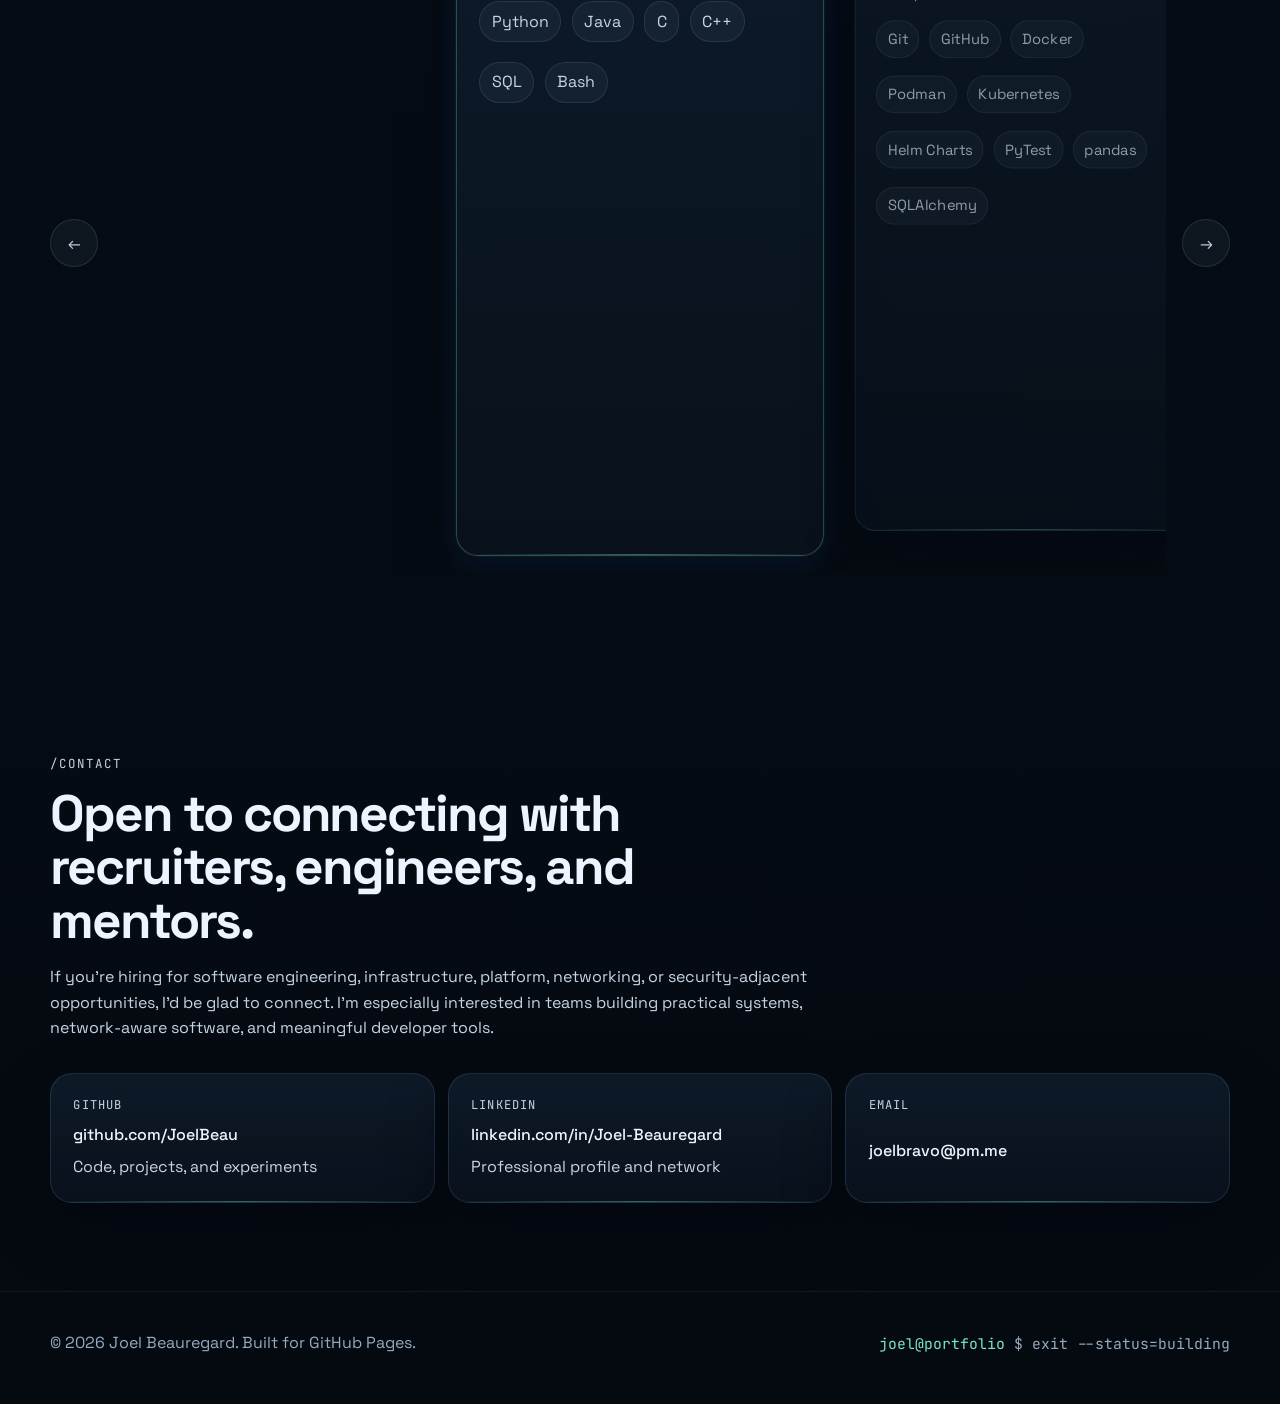
==== commit 1cec5d4c: "Fixed file location for Resume" ====
--- a/index.html
+++ b/index.html
@@ -85,7 +85,7 @@
             <div class="hero-cta">
               <a class="button button-primary" href="index.html#projects">View Projects</a>
               <a class="button button-secondary" href="index.html#experience">Experience</a>
-              <a class="button button-secondary" href="assets/Joel Beauregard Resume.pdf">Resume</a>
+              <a class="button button-secondary" href="assests/resume.pdf">Resume</a>
               <a class="button button-ghost" href="https://github.com/JoelBeau" target="_blank" rel="noreferrer">GitHub</a>
               <a class="button button-ghost" href="https://www.linkedin.com/in/joel-beauregard-b74b54315" target="_blank" rel="noreferrer">LinkedIn</a>
             </div>
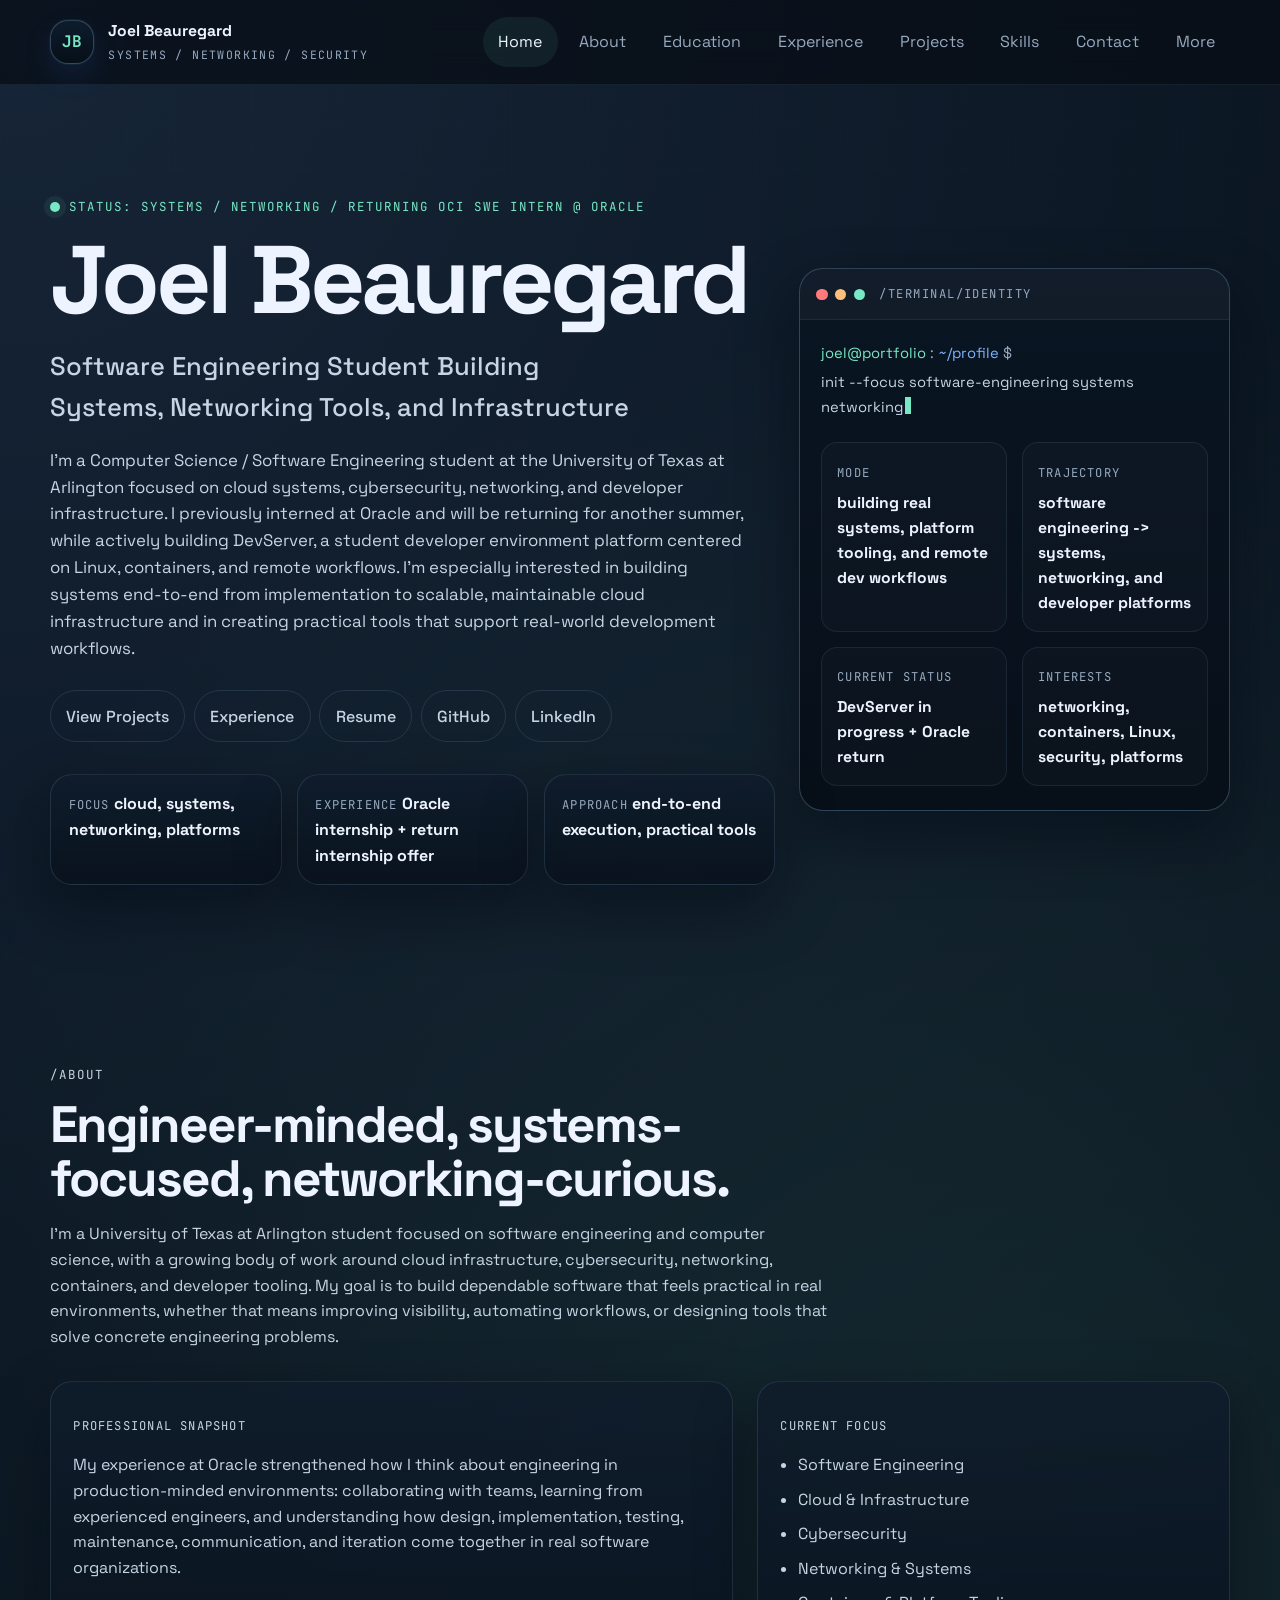
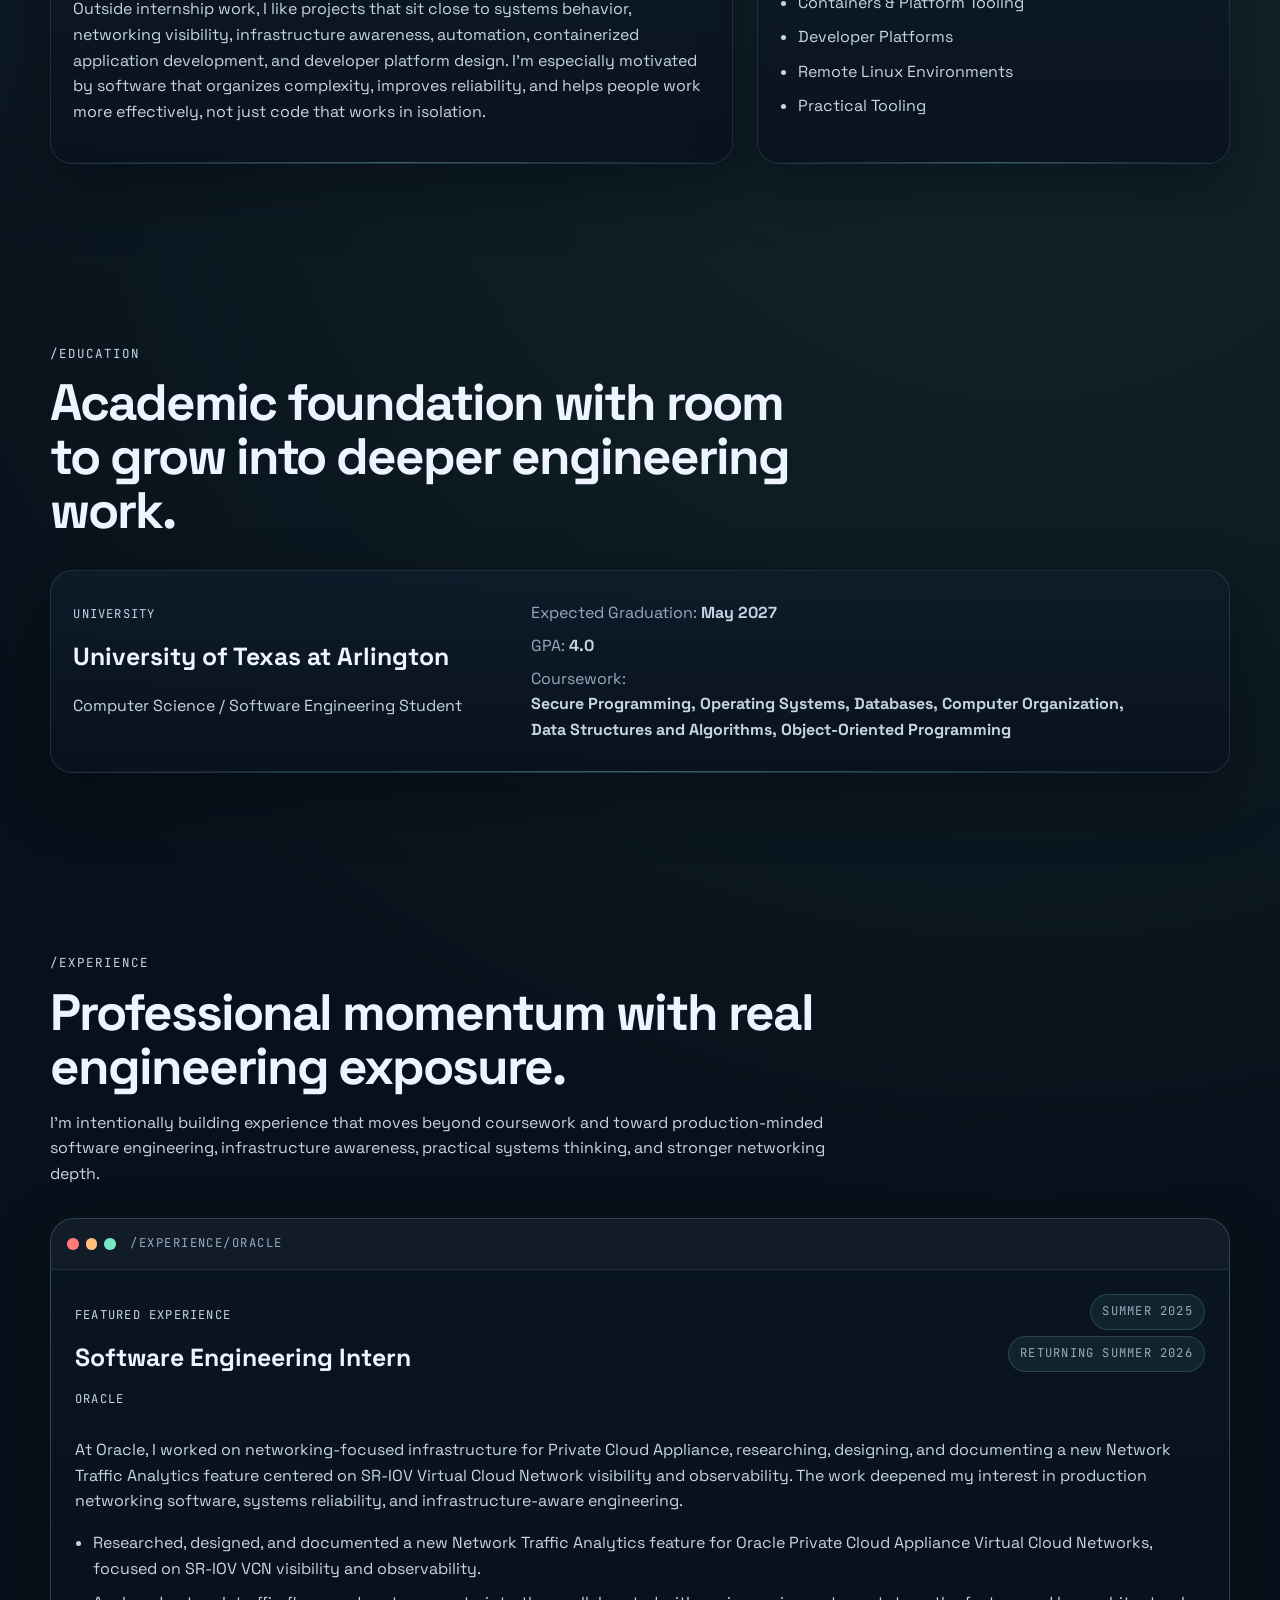
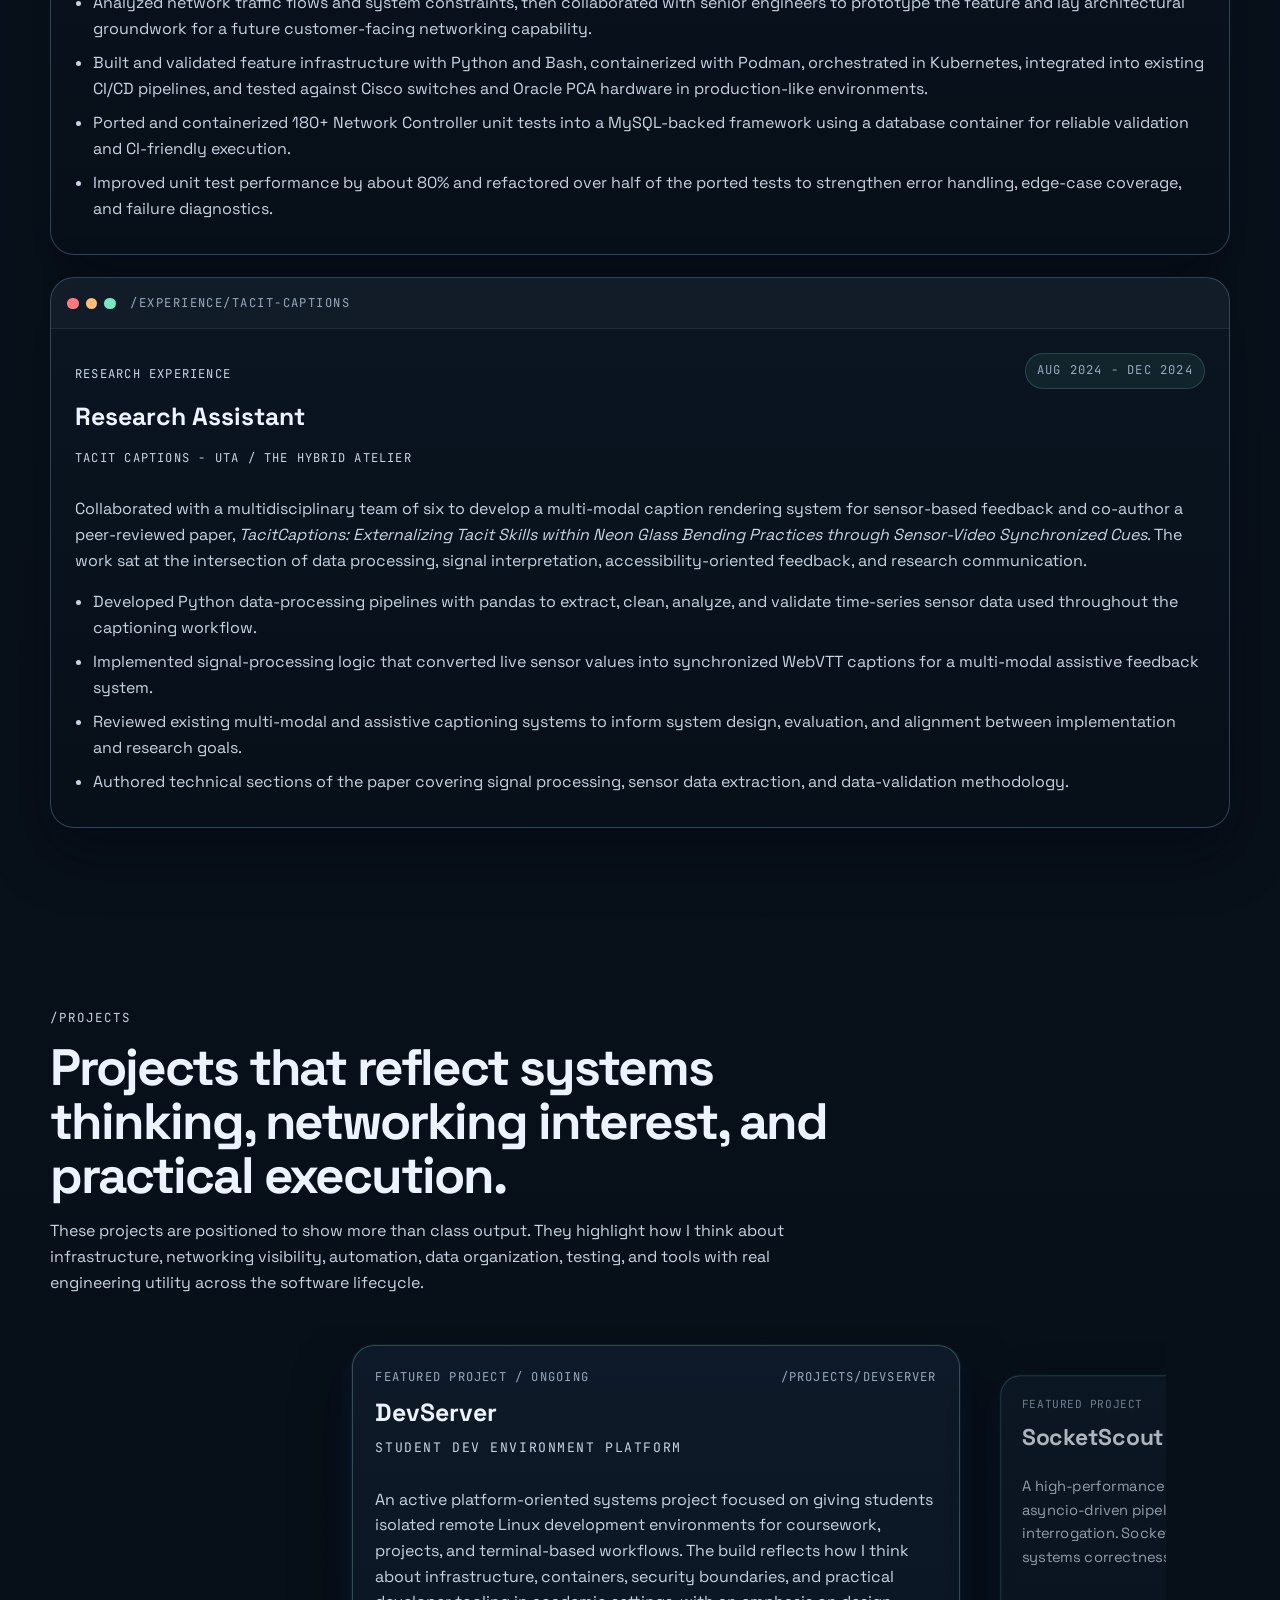
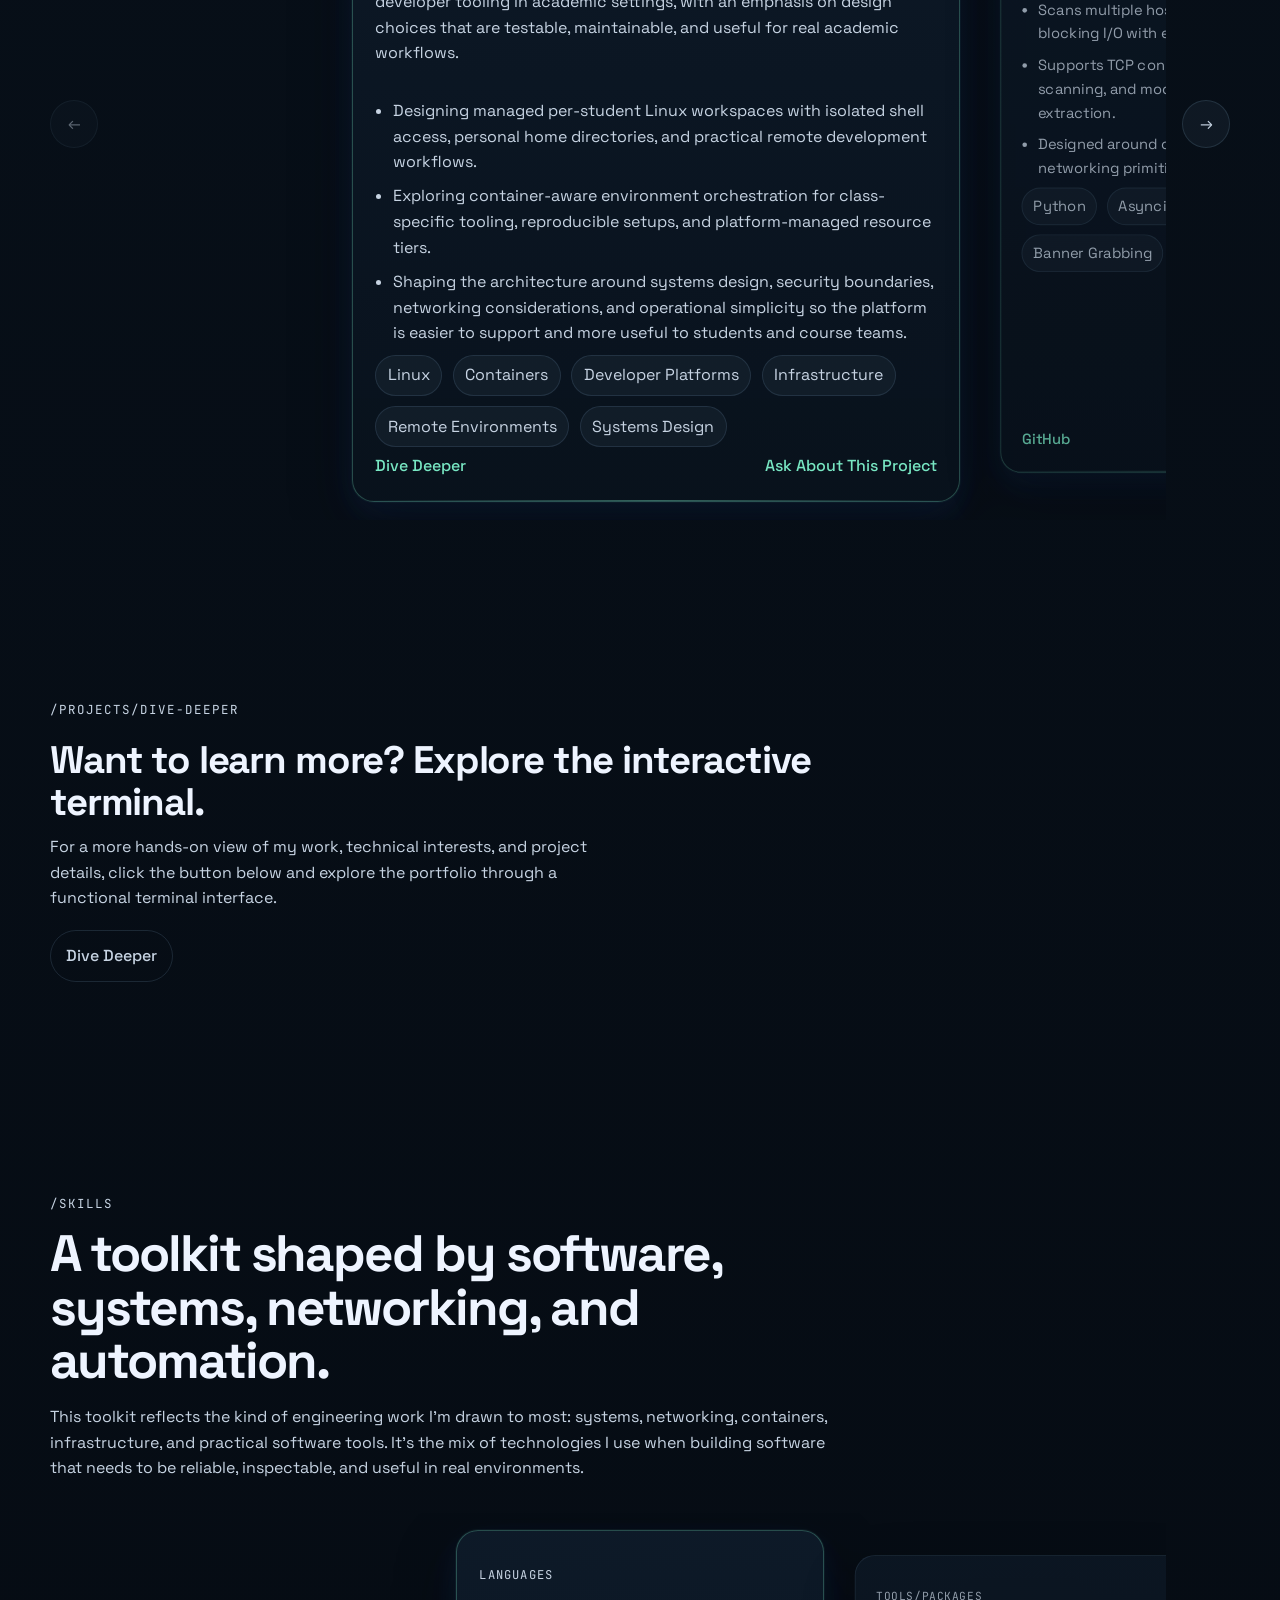
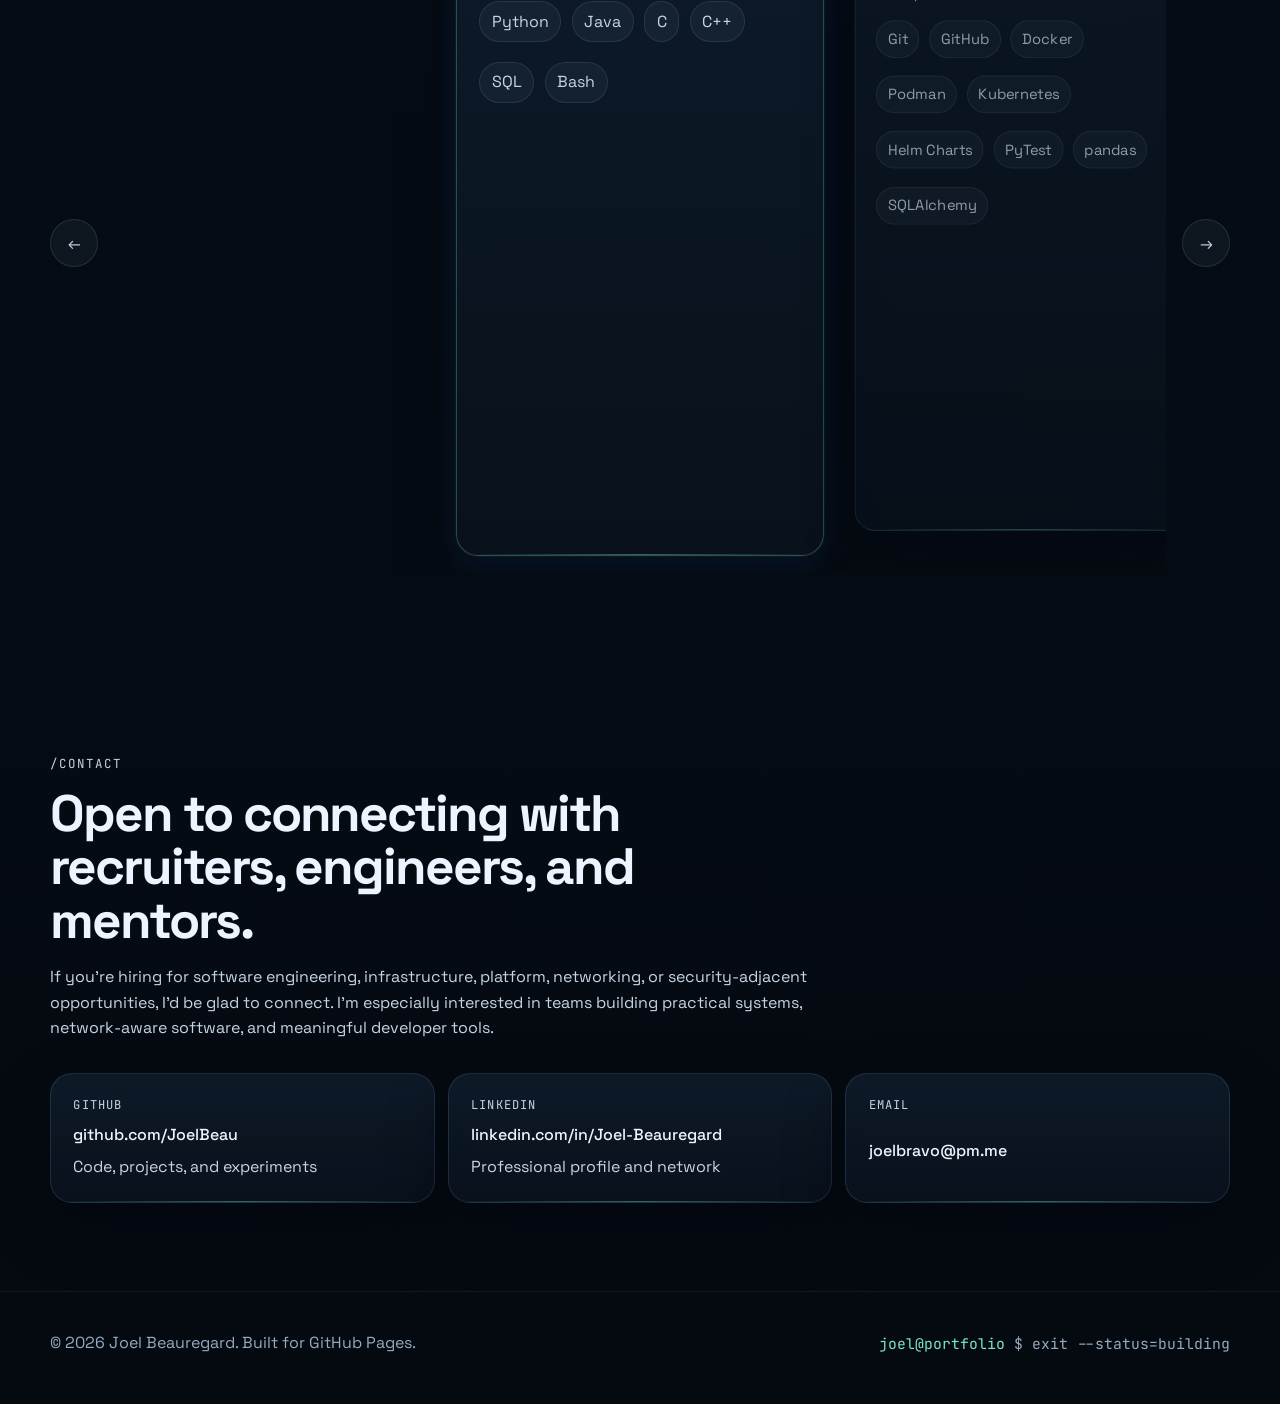
==== commit 13cd2a97: "Fixed file location for Resume" ====
--- a/index.html
+++ b/index.html
@@ -85,7 +85,7 @@
             <div class="hero-cta">
               <a class="button button-primary" href="index.html#projects">View Projects</a>
               <a class="button button-secondary" href="index.html#experience">Experience</a>
-              <a class="button button-secondary" href="assests/resume.pdf">Resume</a>
+              <a class="button button-secondary" href="assets/resume.pdf">Resume</a>
               <a class="button button-ghost" href="https://github.com/JoelBeau" target="_blank" rel="noreferrer">GitHub</a>
               <a class="button button-ghost" href="https://www.linkedin.com/in/joel-beauregard-b74b54315" target="_blank" rel="noreferrer">LinkedIn</a>
             </div>
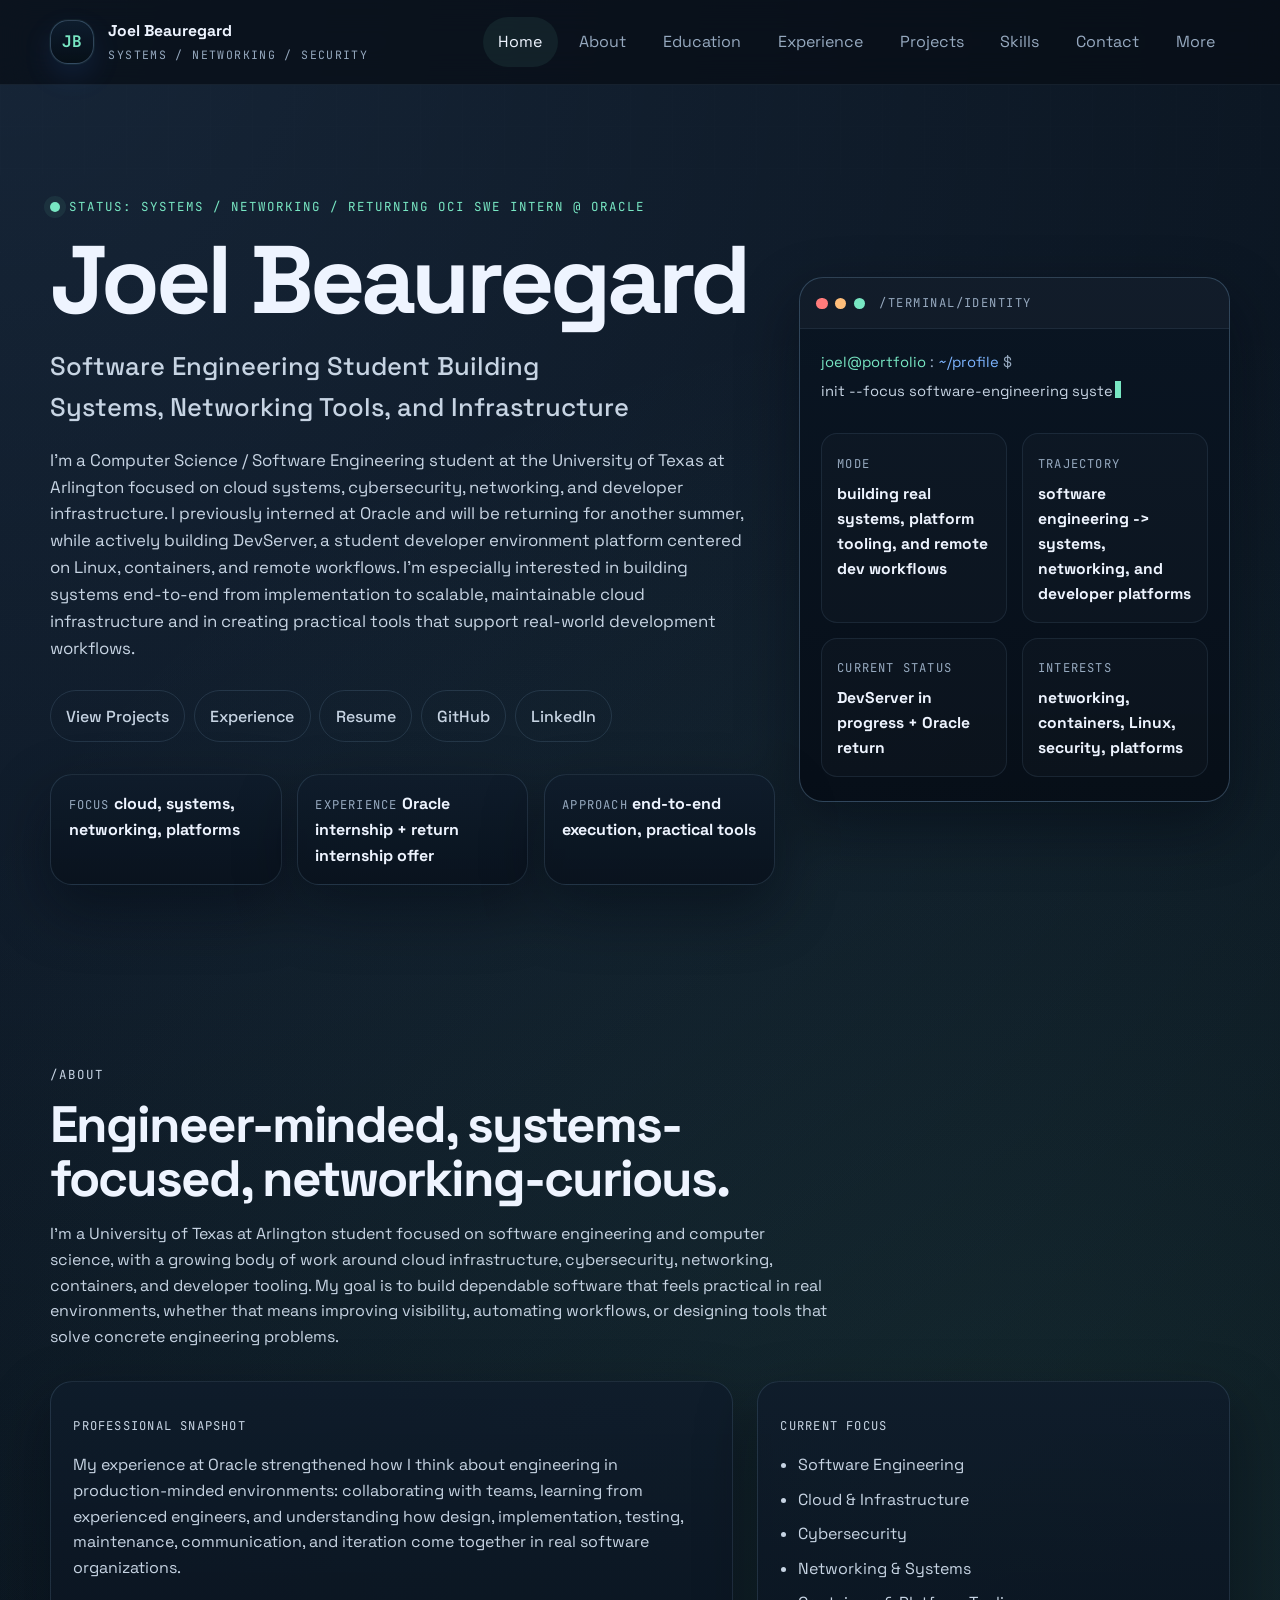
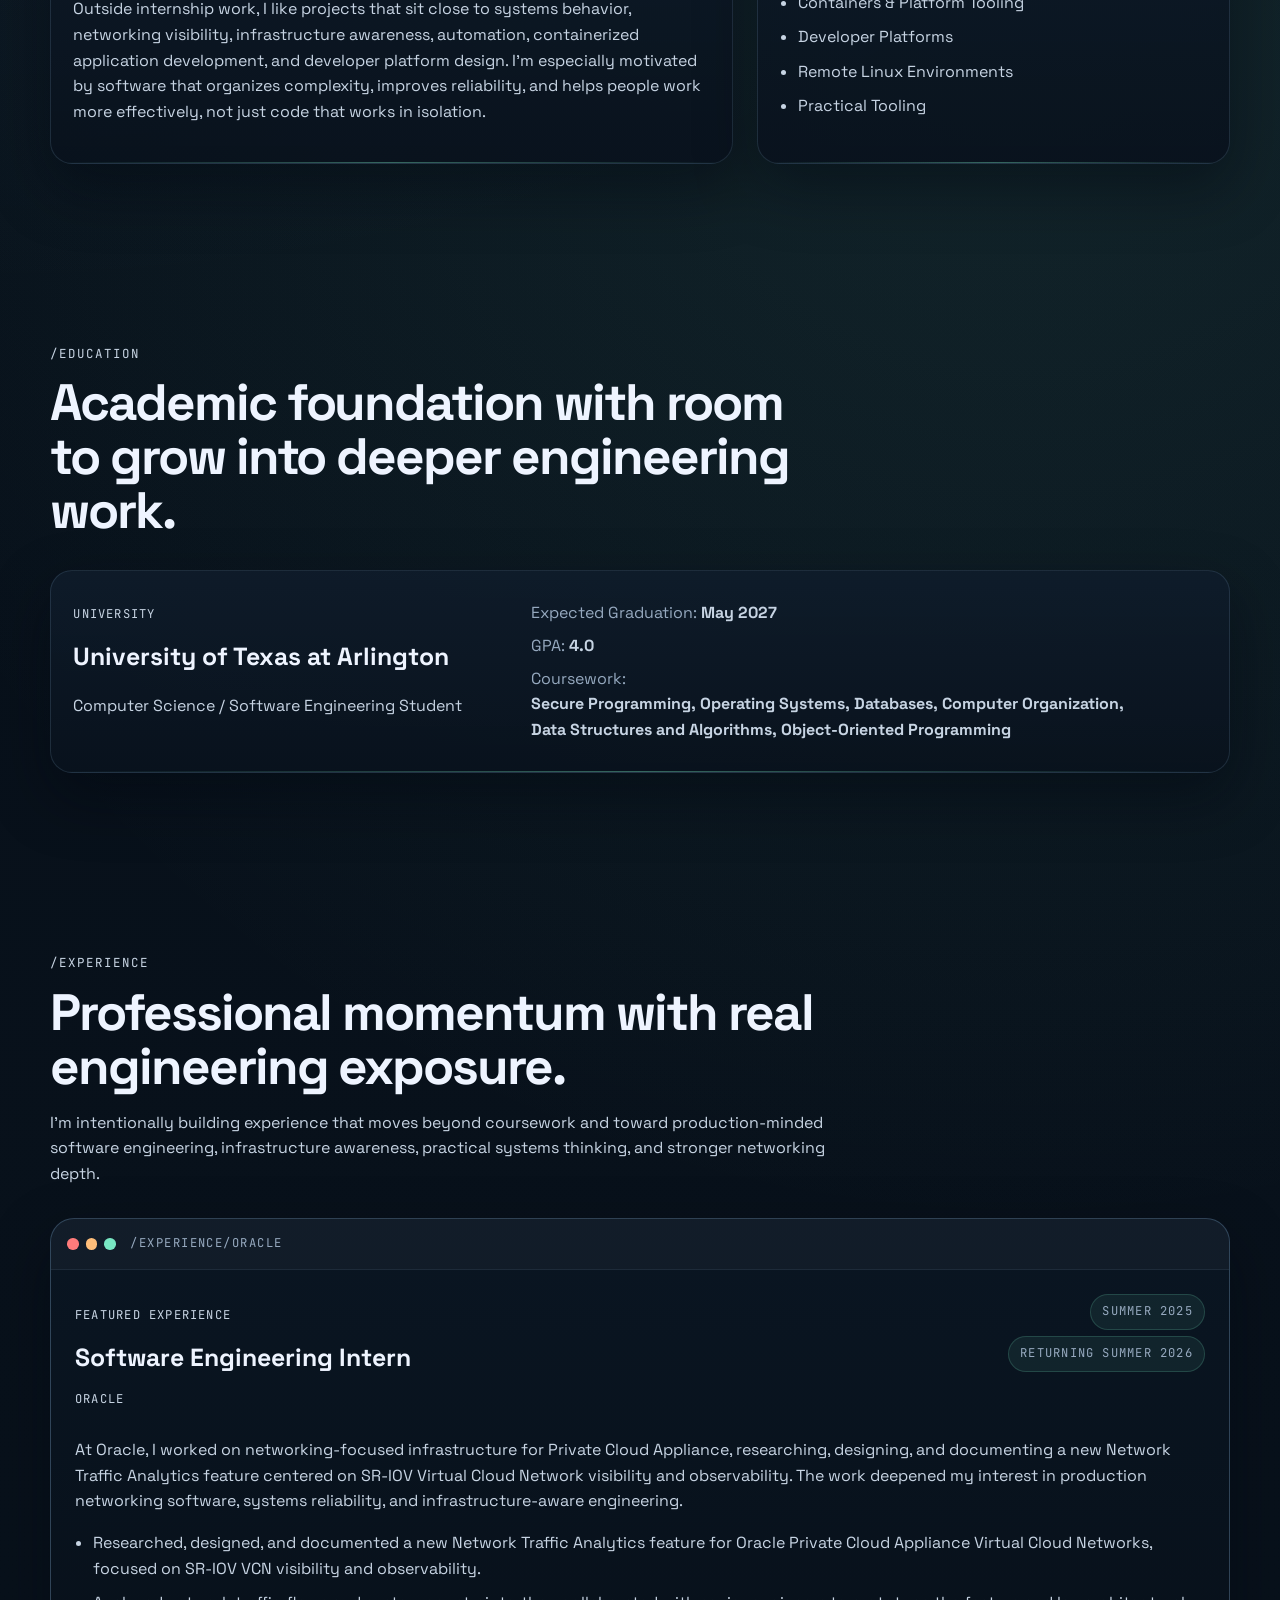
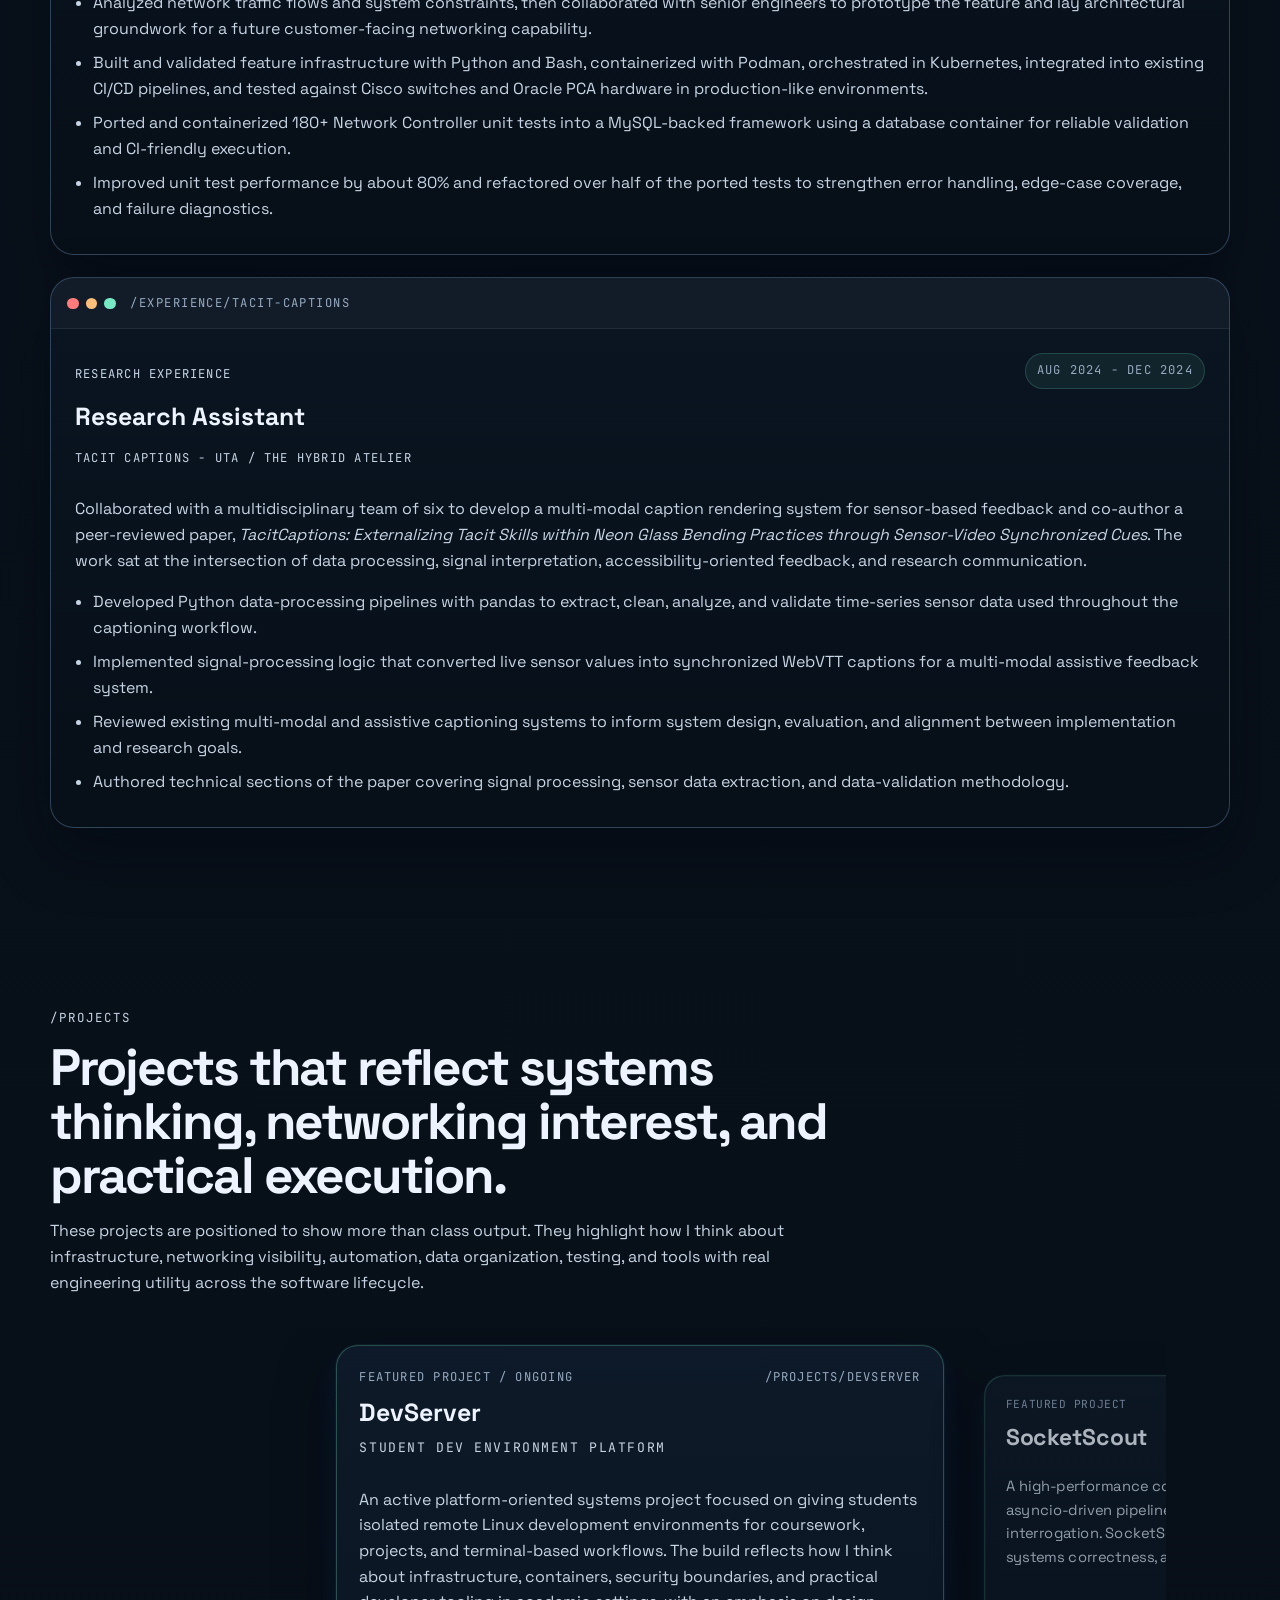
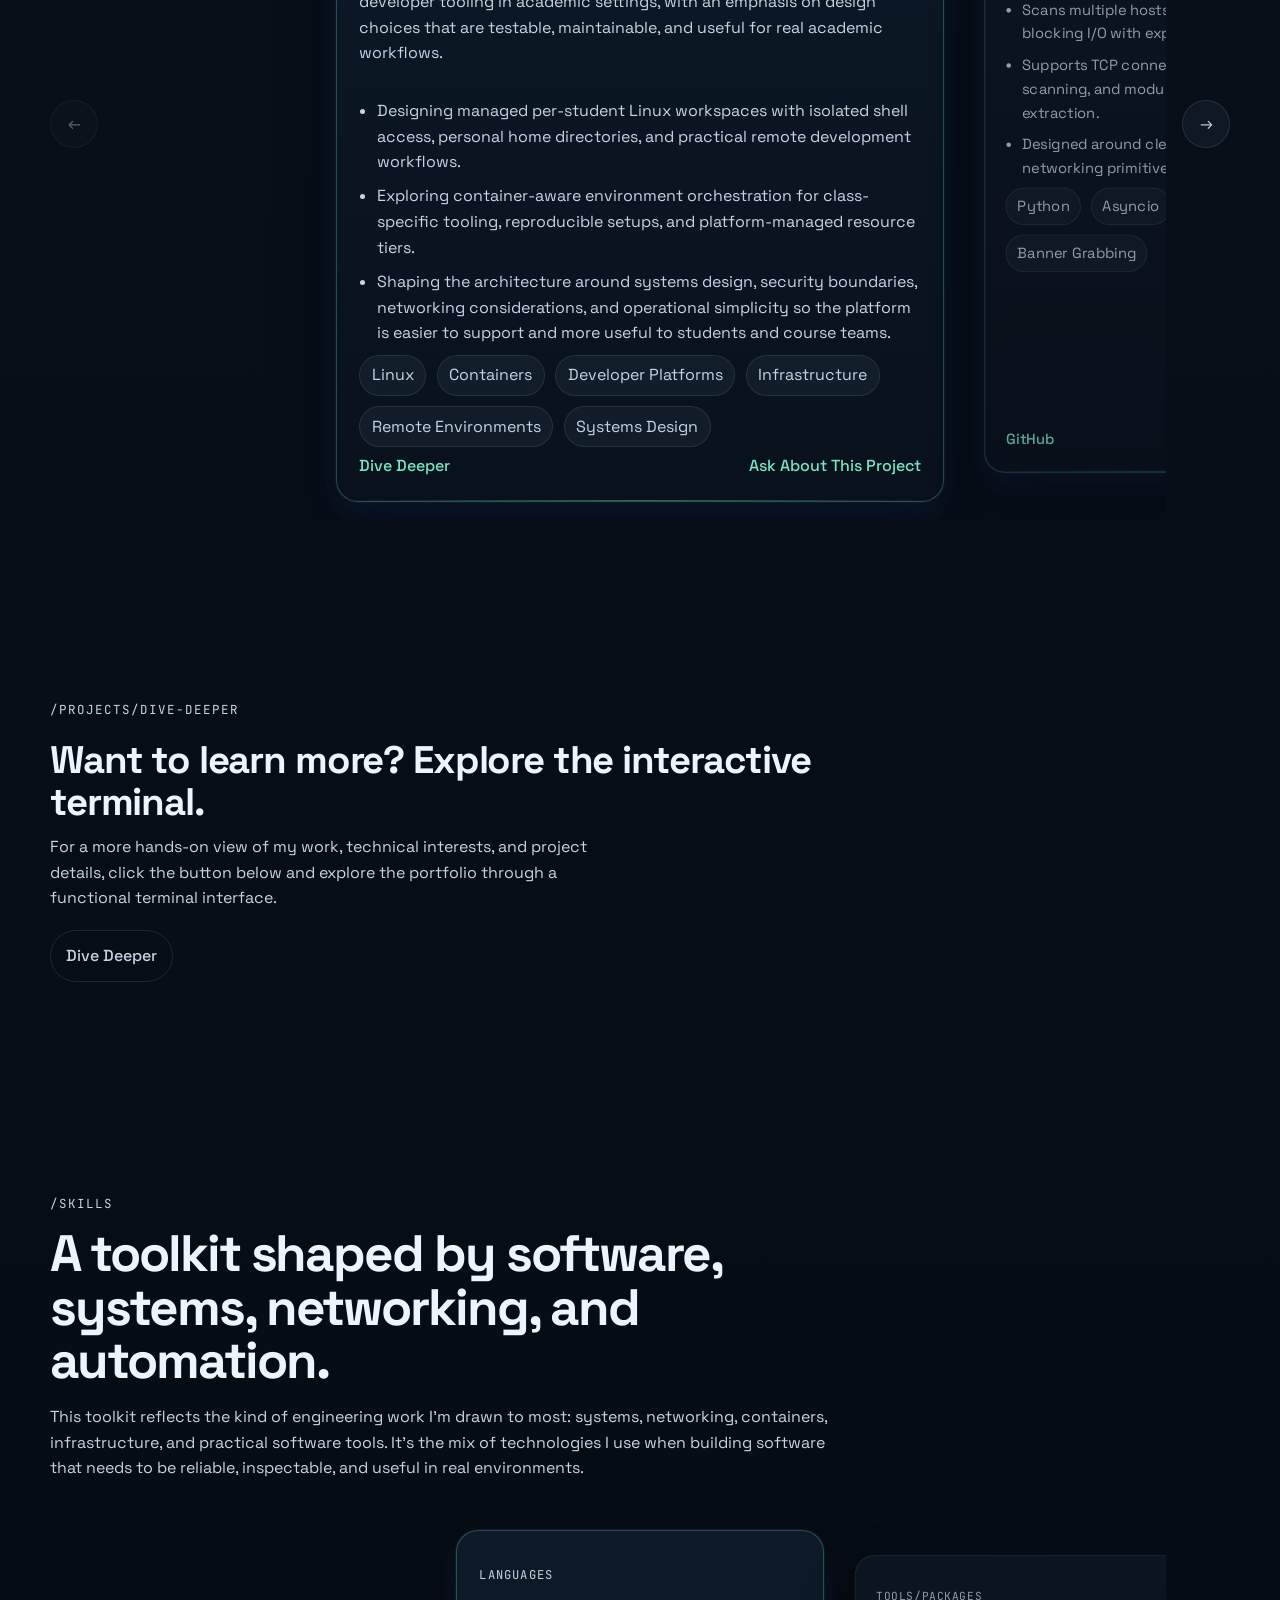
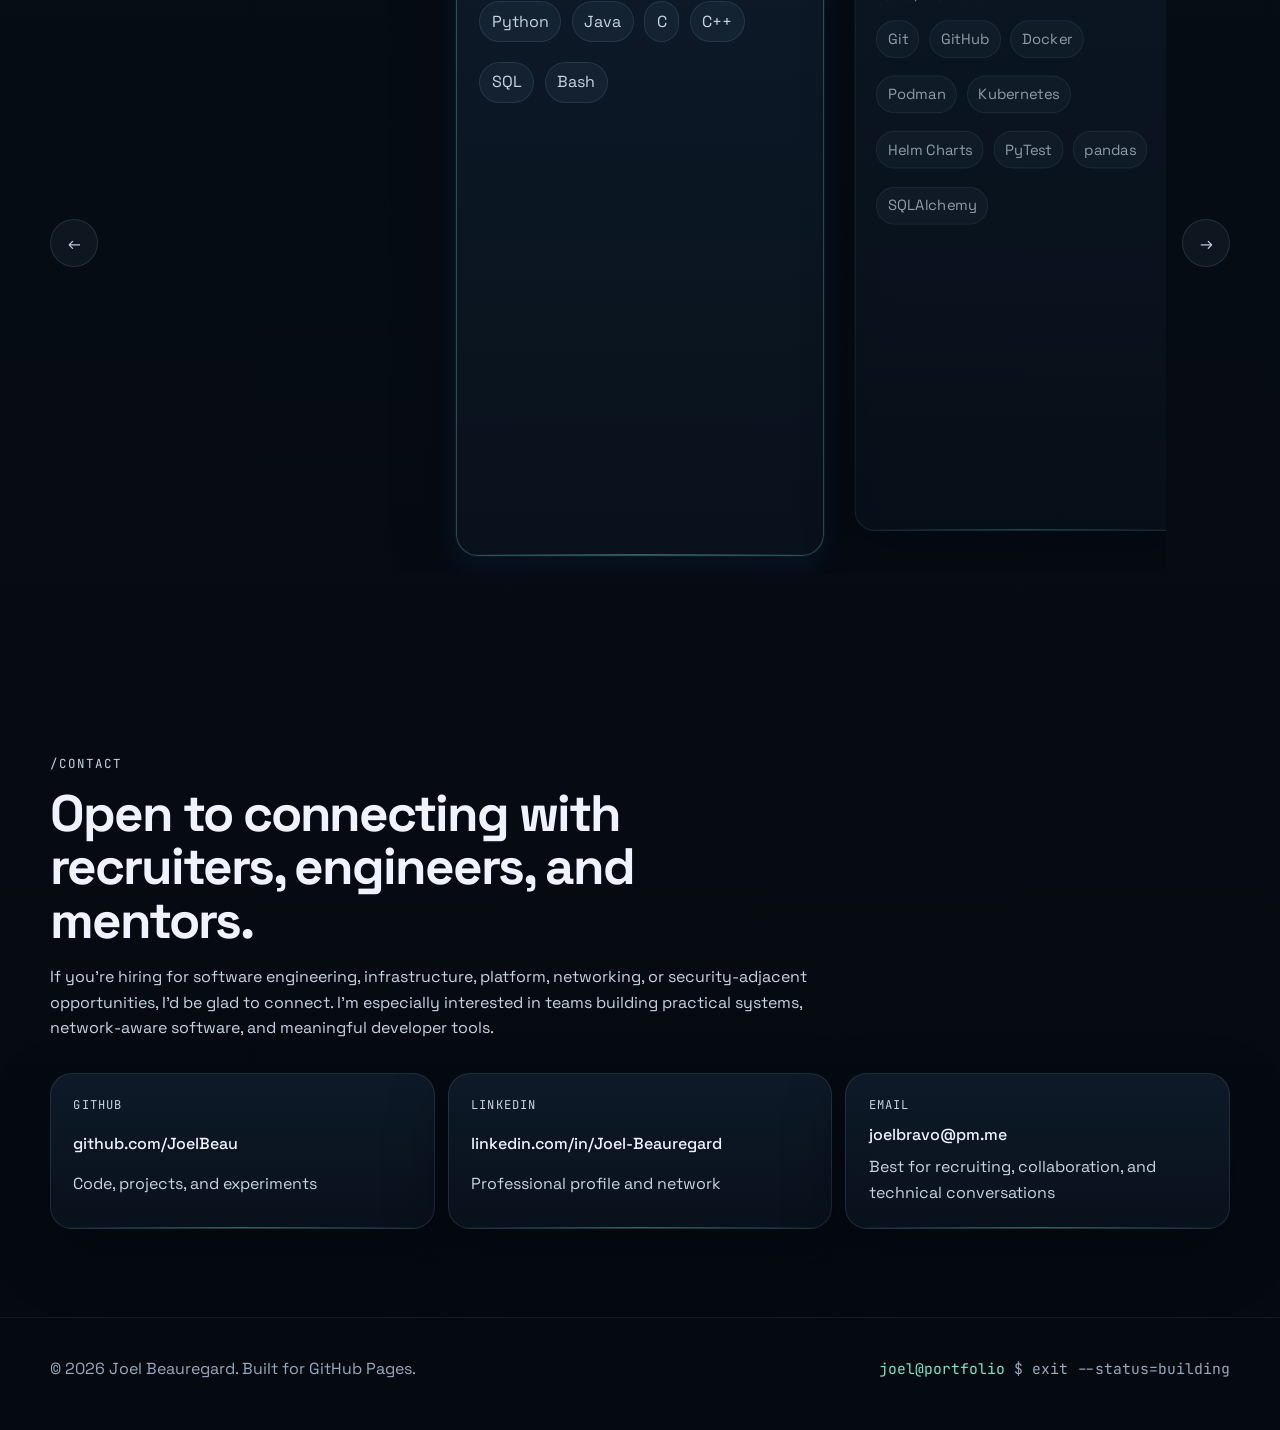
==== commit fb084822: "Added message under email in contact" ====
--- a/index.html
+++ b/index.html
@@ -545,6 +545,7 @@
             <a class="contact-card reveal" href="mailto:joelbravo@pm.me">
               <span class="card-label">Email</span>
               <strong>joelbravo@pm.me</strong>
+              <span>Best for recruiting, collaboration, and technical conversations</span>
             </a>
           </div>
         </div>
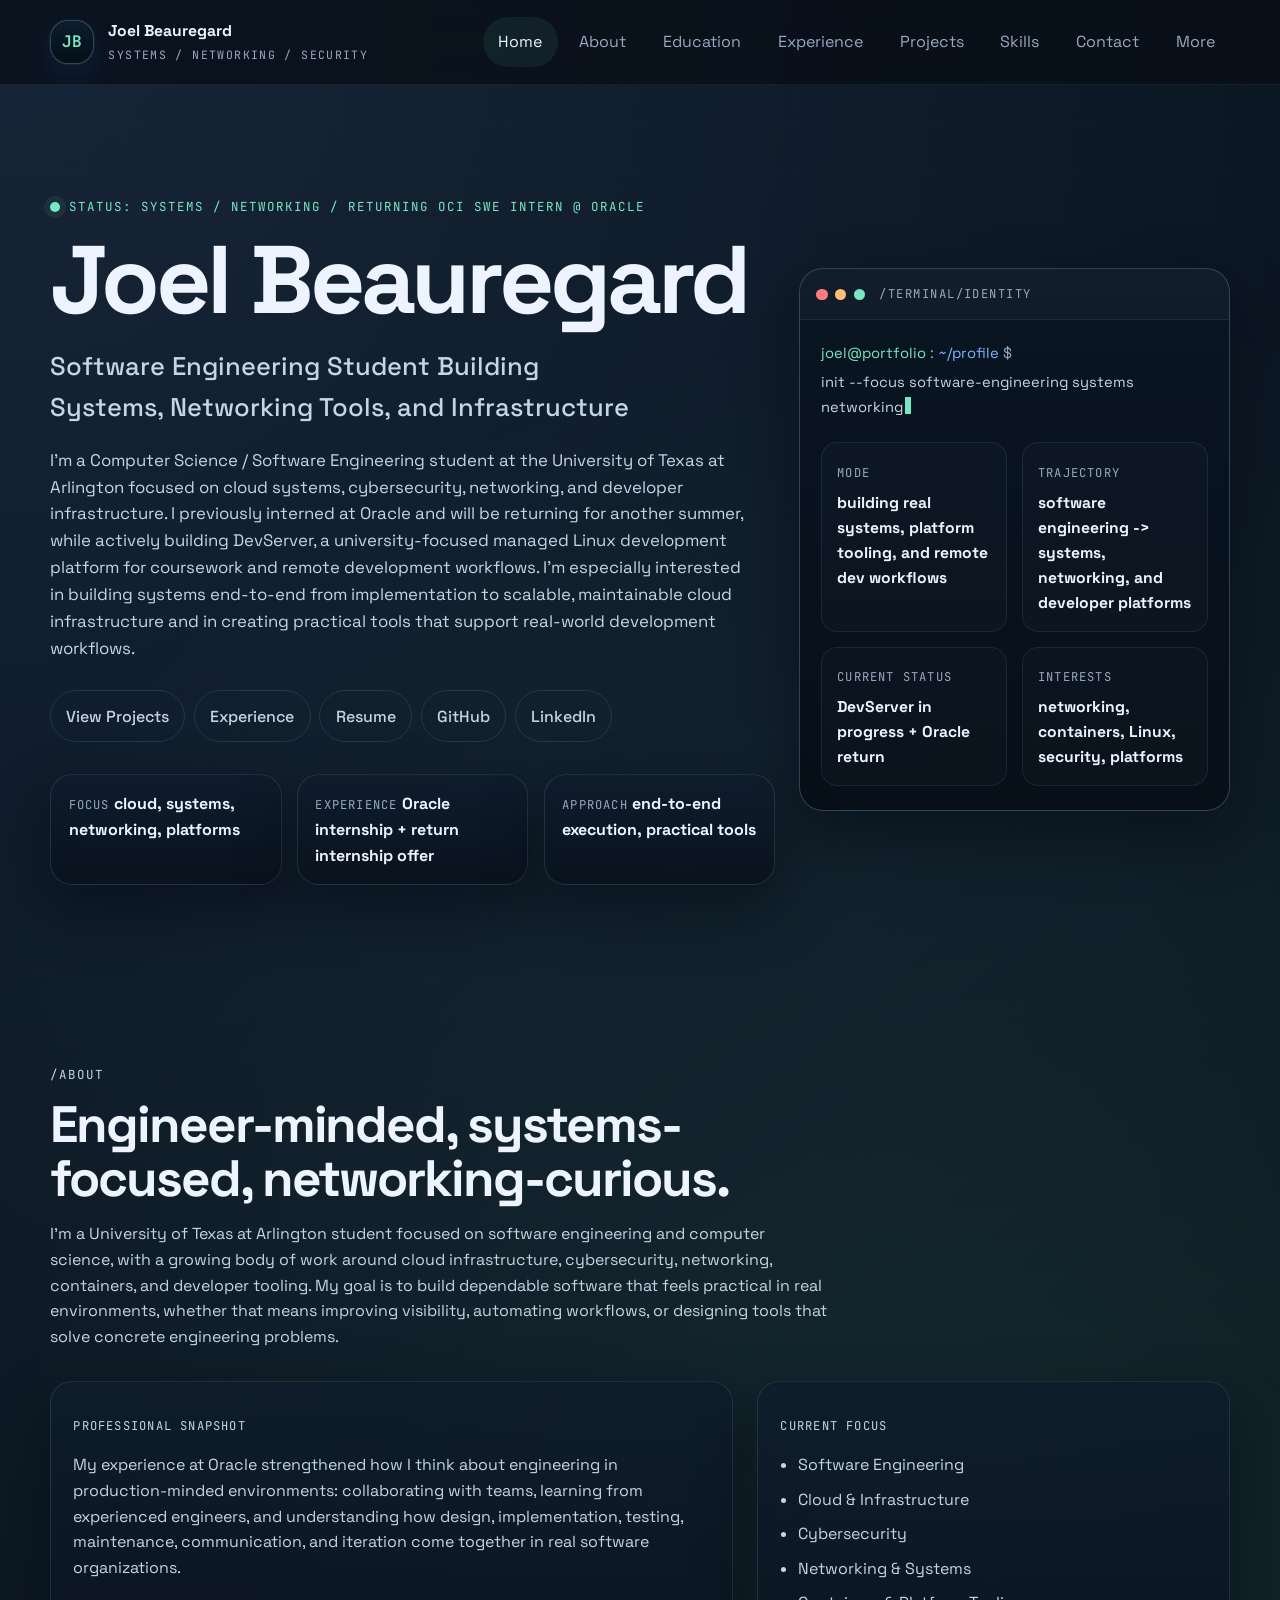
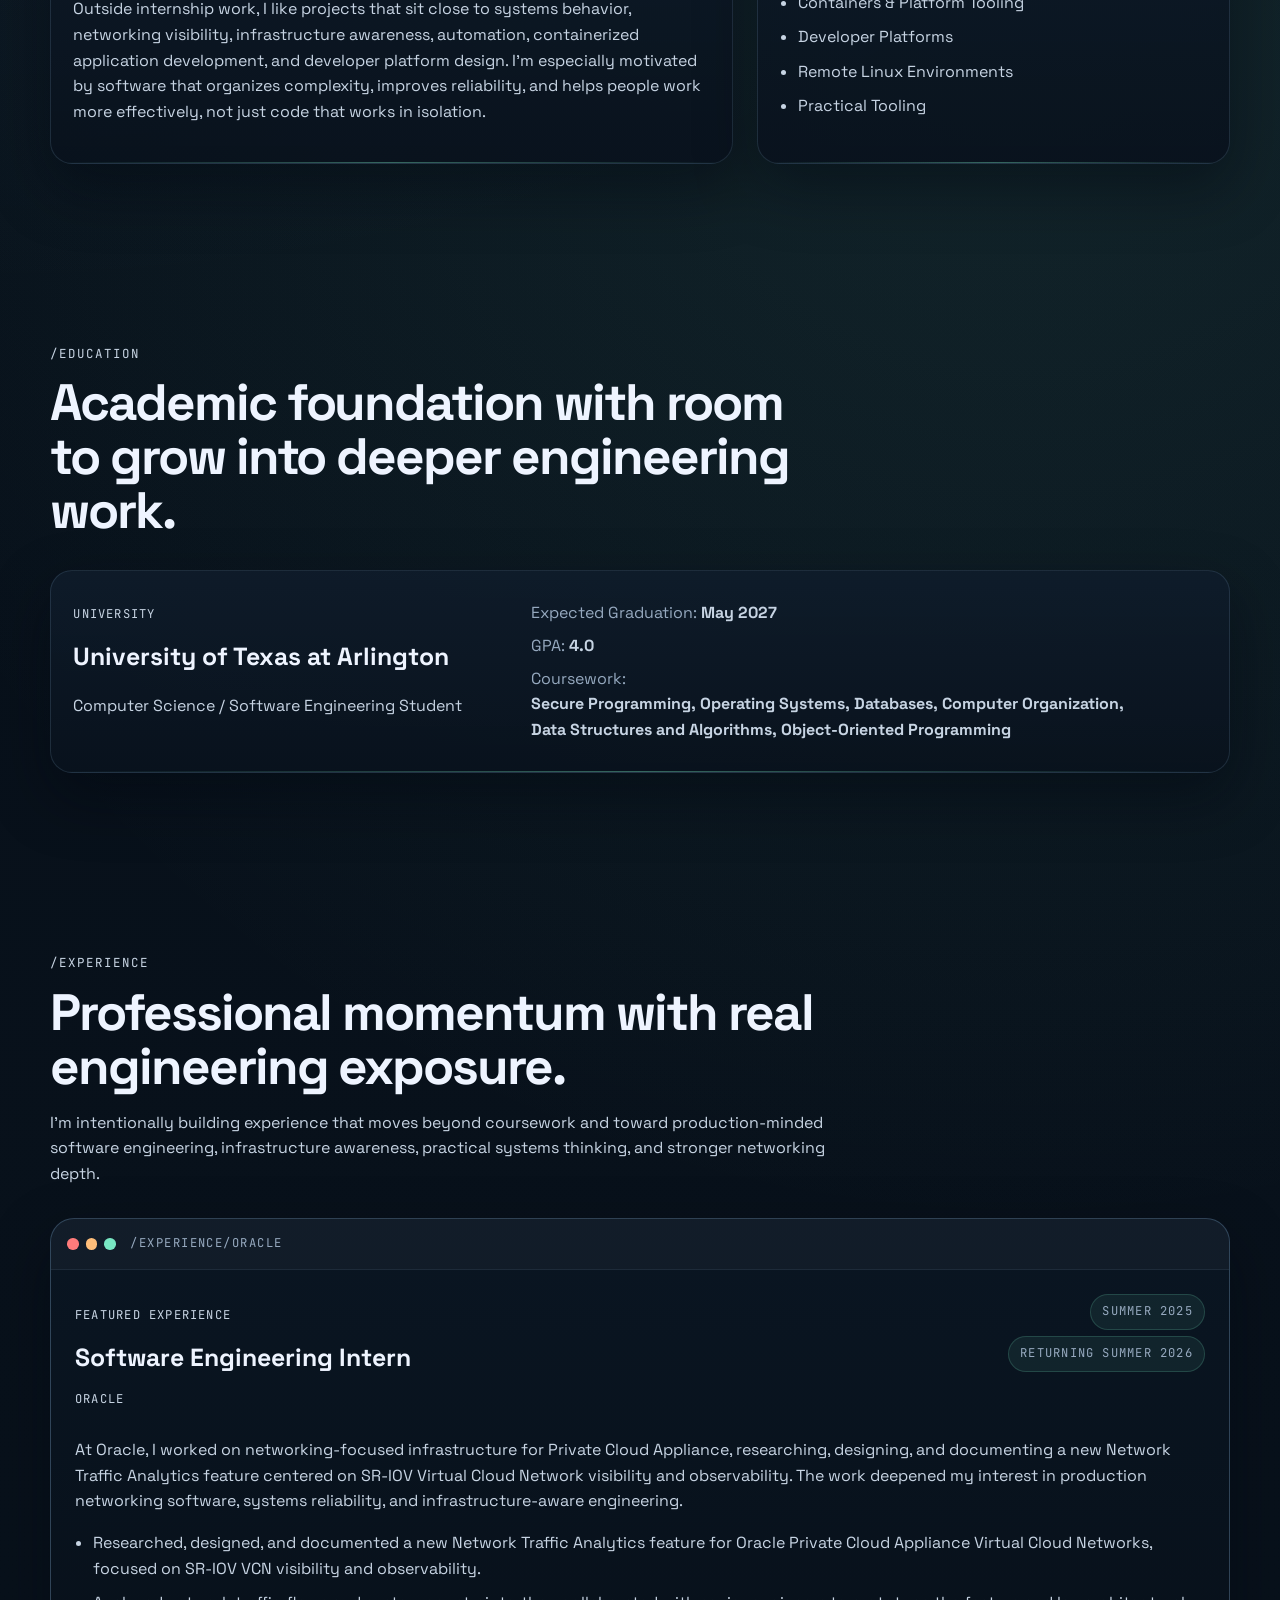
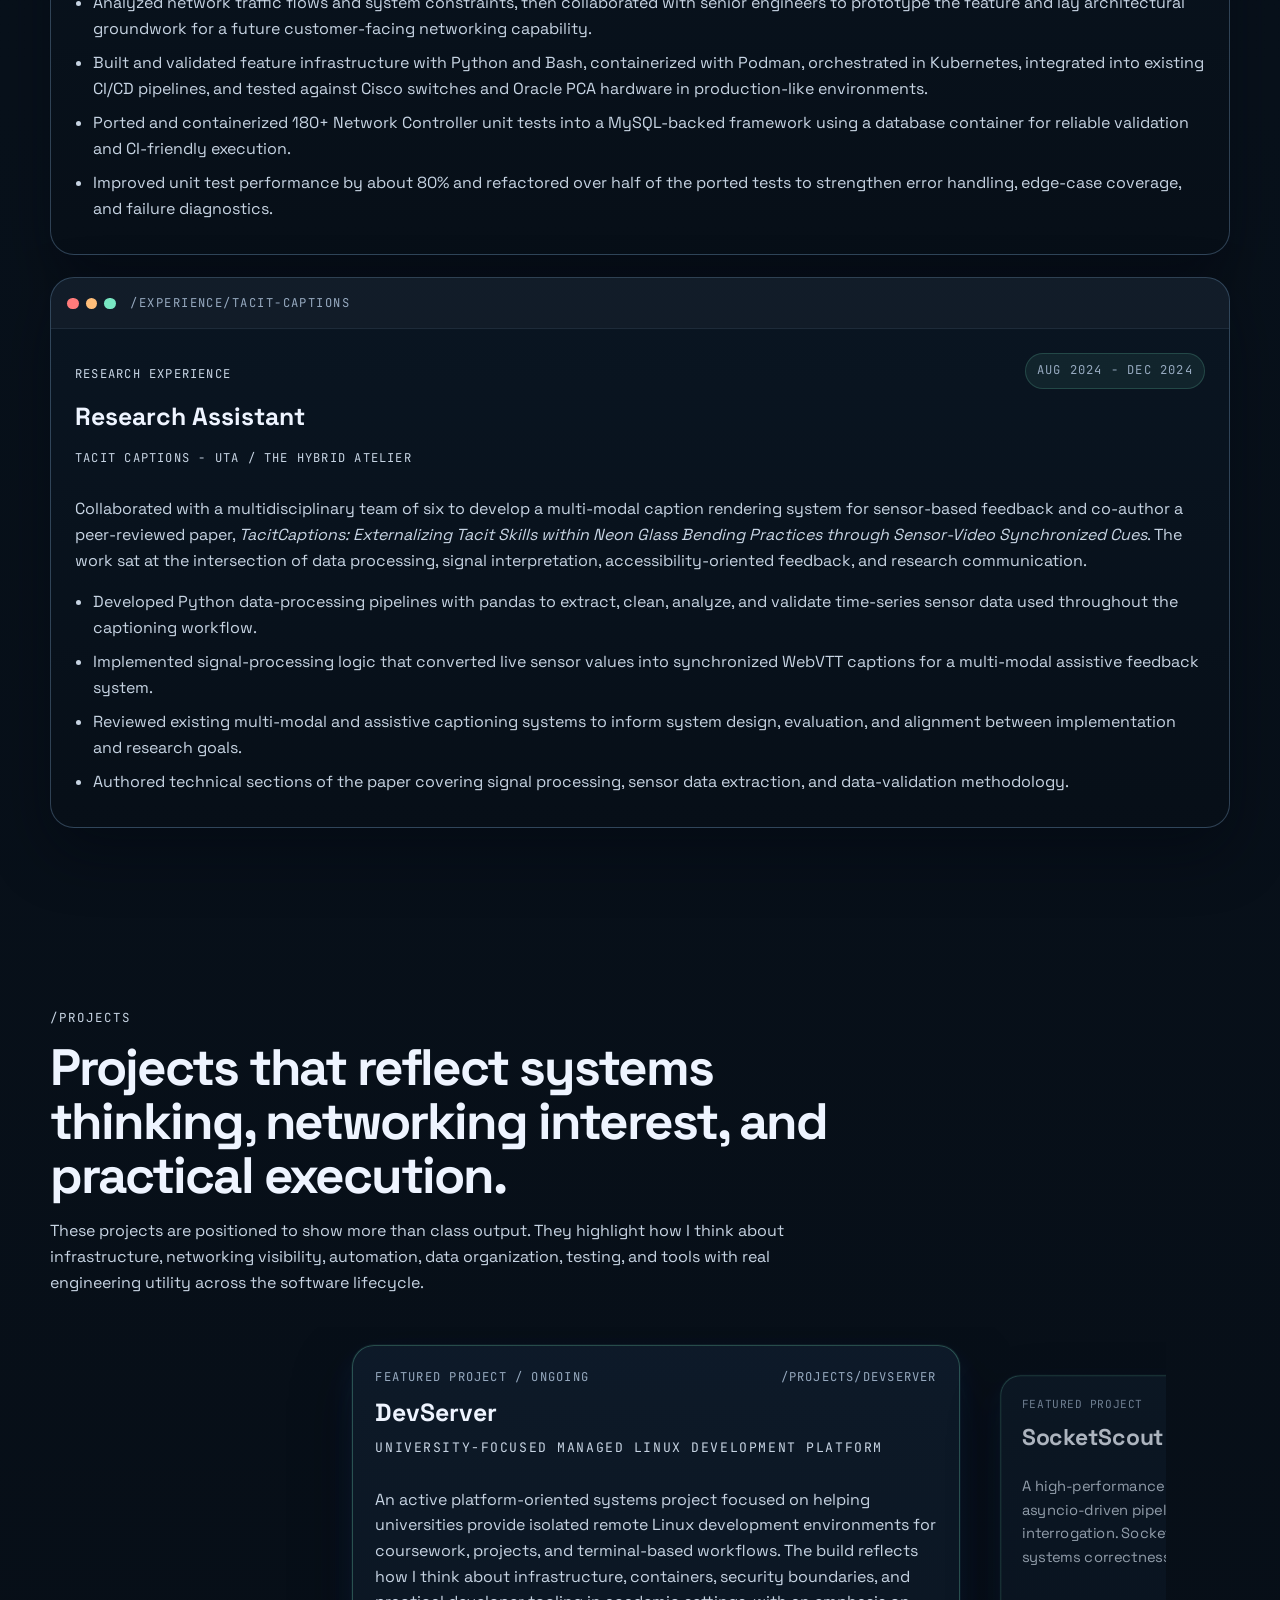
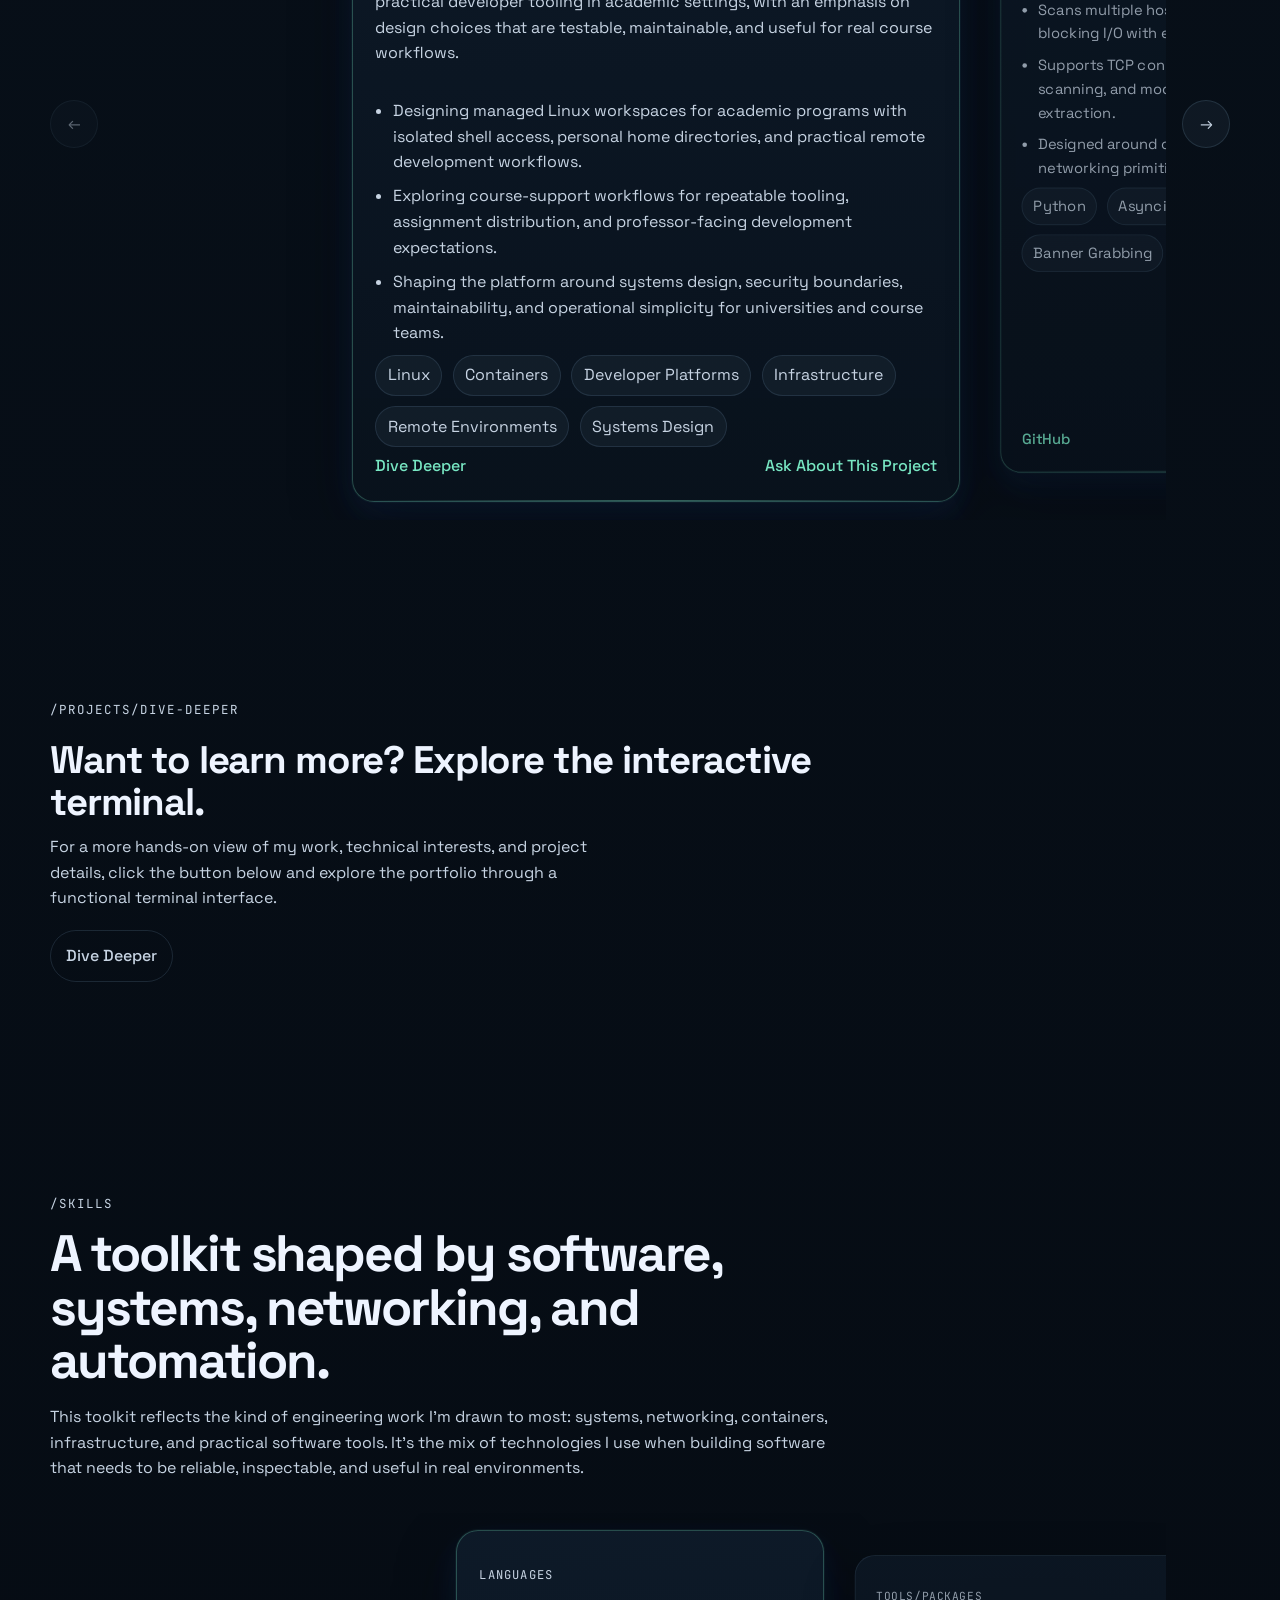
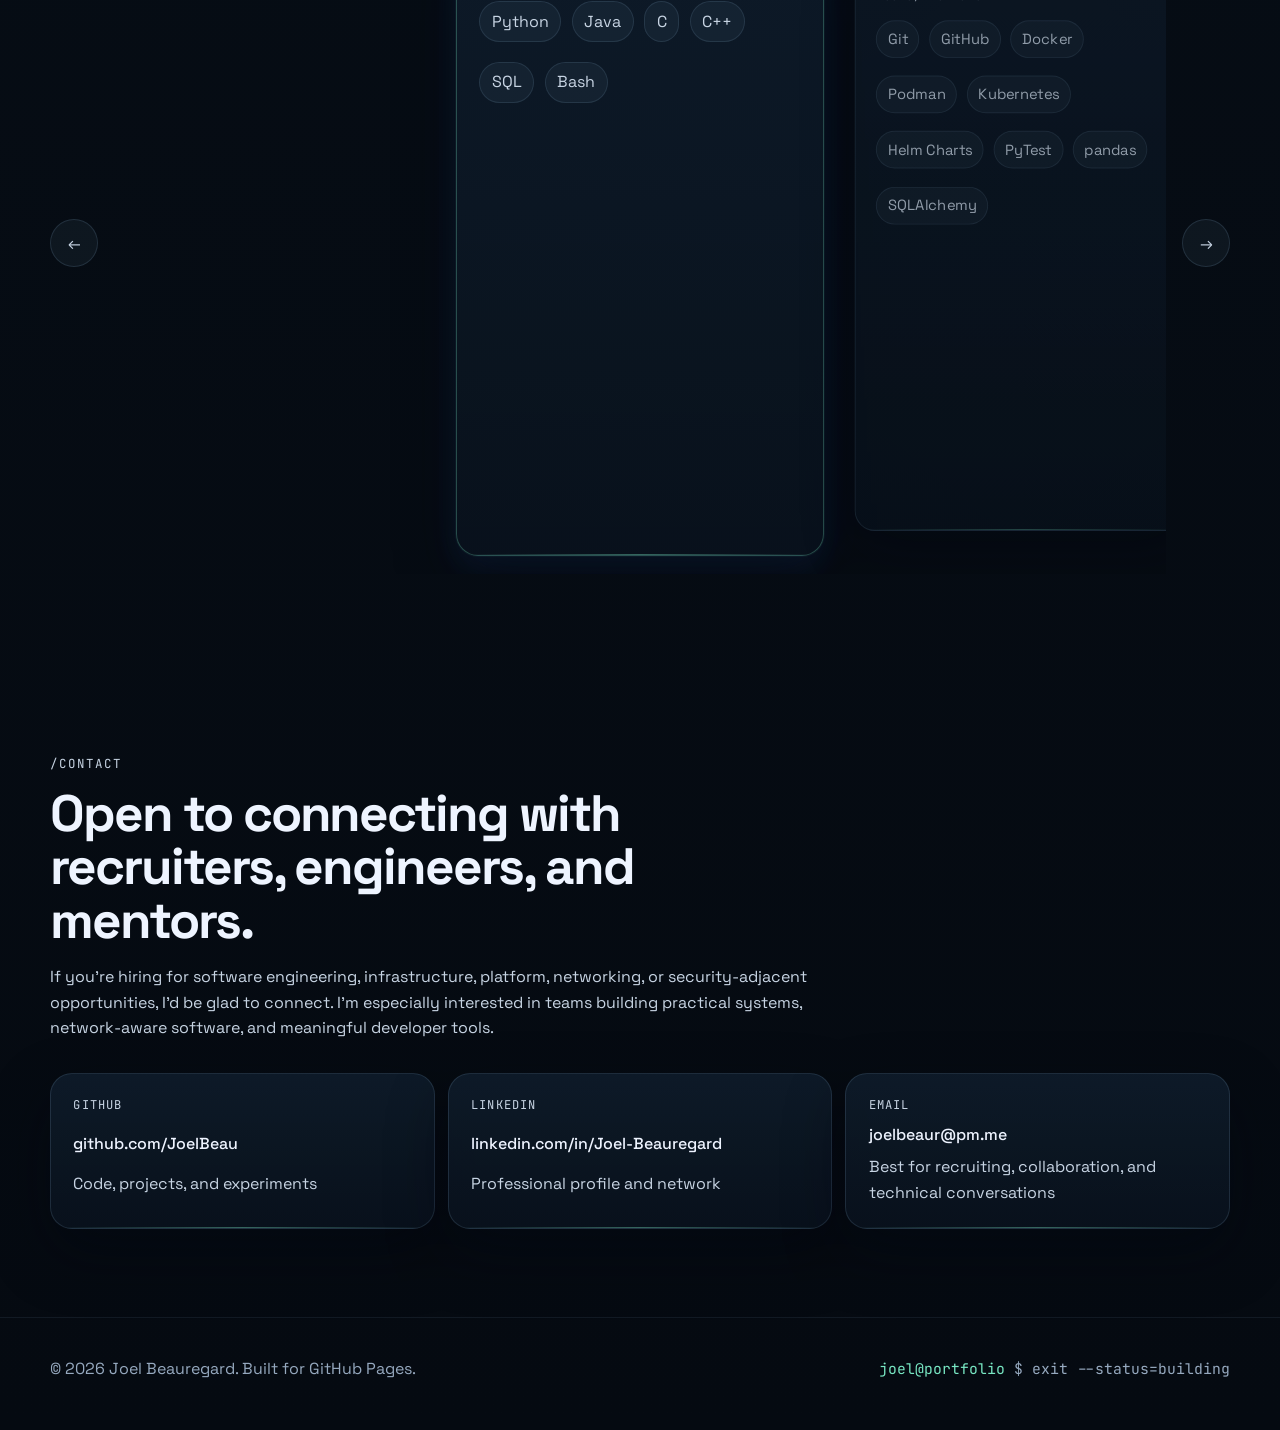
==== commit 25e0c8b6: "Reposition DevServer for university workflows" ====
--- a/index.html
+++ b/index.html
@@ -78,7 +78,7 @@
             </p>
             <p class="hero-summary">
               I’m a Computer Science / Software Engineering student at the University of Texas at Arlington focused on cloud systems, cybersecurity, networking, and developer infrastructure.
-              I previously interned at Oracle and will be returning for another summer, while actively building DevServer, a student developer environment platform centered on Linux, containers, and remote workflows.
+              I previously interned at Oracle and will be returning for another summer, while actively building DevServer, a university-focused managed Linux development platform for coursework and remote development workflows.
               I’m especially interested in building systems end-to-end from implementation to scalable, maintainable cloud infrastructure and in creating practical tools that support real-world development workflows.
             </p>
 
@@ -310,14 +310,14 @@
                 <span class="project-path">/projects/devserver</span>
               </div>
               <h3>DevServer</h3>
-              <p class="project-subtitle">Student Dev Environment Platform</p>
+              <p class="project-subtitle">University-Focused Managed Linux Development Platform</p>
               <p>
-                An active platform-oriented systems project focused on giving students isolated remote Linux development environments for coursework, projects, and terminal-based workflows. The build reflects how I think about infrastructure, containers, security boundaries, and practical developer tooling in academic settings, with an emphasis on design choices that are testable, maintainable, and useful for real academic workflows.
+                An active platform-oriented systems project focused on helping universities provide isolated remote Linux development environments for coursework, projects, and terminal-based workflows. The build reflects how I think about infrastructure, containers, security boundaries, and practical developer tooling in academic settings, with an emphasis on design choices that are testable, maintainable, and useful for real course workflows.
               </p>
               <ul class="project-points">
-                <li>Designing managed per-student Linux workspaces with isolated shell access, personal home directories, and practical remote development workflows.</li>
-                <li>Exploring container-aware environment orchestration for class-specific tooling, reproducible setups, and platform-managed resource tiers.</li>
-                <li>Shaping the architecture around systems design, security boundaries, networking considerations, and operational simplicity so the platform is easier to support and more useful to students and course teams.</li>
+                <li>Designing managed Linux workspaces for academic programs with isolated shell access, personal home directories, and practical remote development workflows.</li>
+                <li>Exploring course-support workflows for repeatable tooling, assignment distribution, and professor-facing development expectations.</li>
+                <li>Shaping the platform around systems design, security boundaries, maintainability, and operational simplicity for universities and course teams.</li>
               </ul>
               <div class="tech-tags" aria-label="DevServer technologies">
                 <span>Linux</span>
@@ -542,9 +542,9 @@
               <strong>linkedin.com/in/Joel-Beauregard</strong>
               <span>Professional profile and network</span>
             </a>
-            <a class="contact-card reveal" href="mailto:joelbravo@pm.me">
+            <a class="contact-card reveal" href="mailto:joelbeaur@pm.me">
               <span class="card-label">Email</span>
-              <strong>joelbravo@pm.me</strong>
+              <strong>joelbeaur@pm.me</strong>
               <span>Best for recruiting, collaboration, and technical conversations</span>
             </a>
           </div>
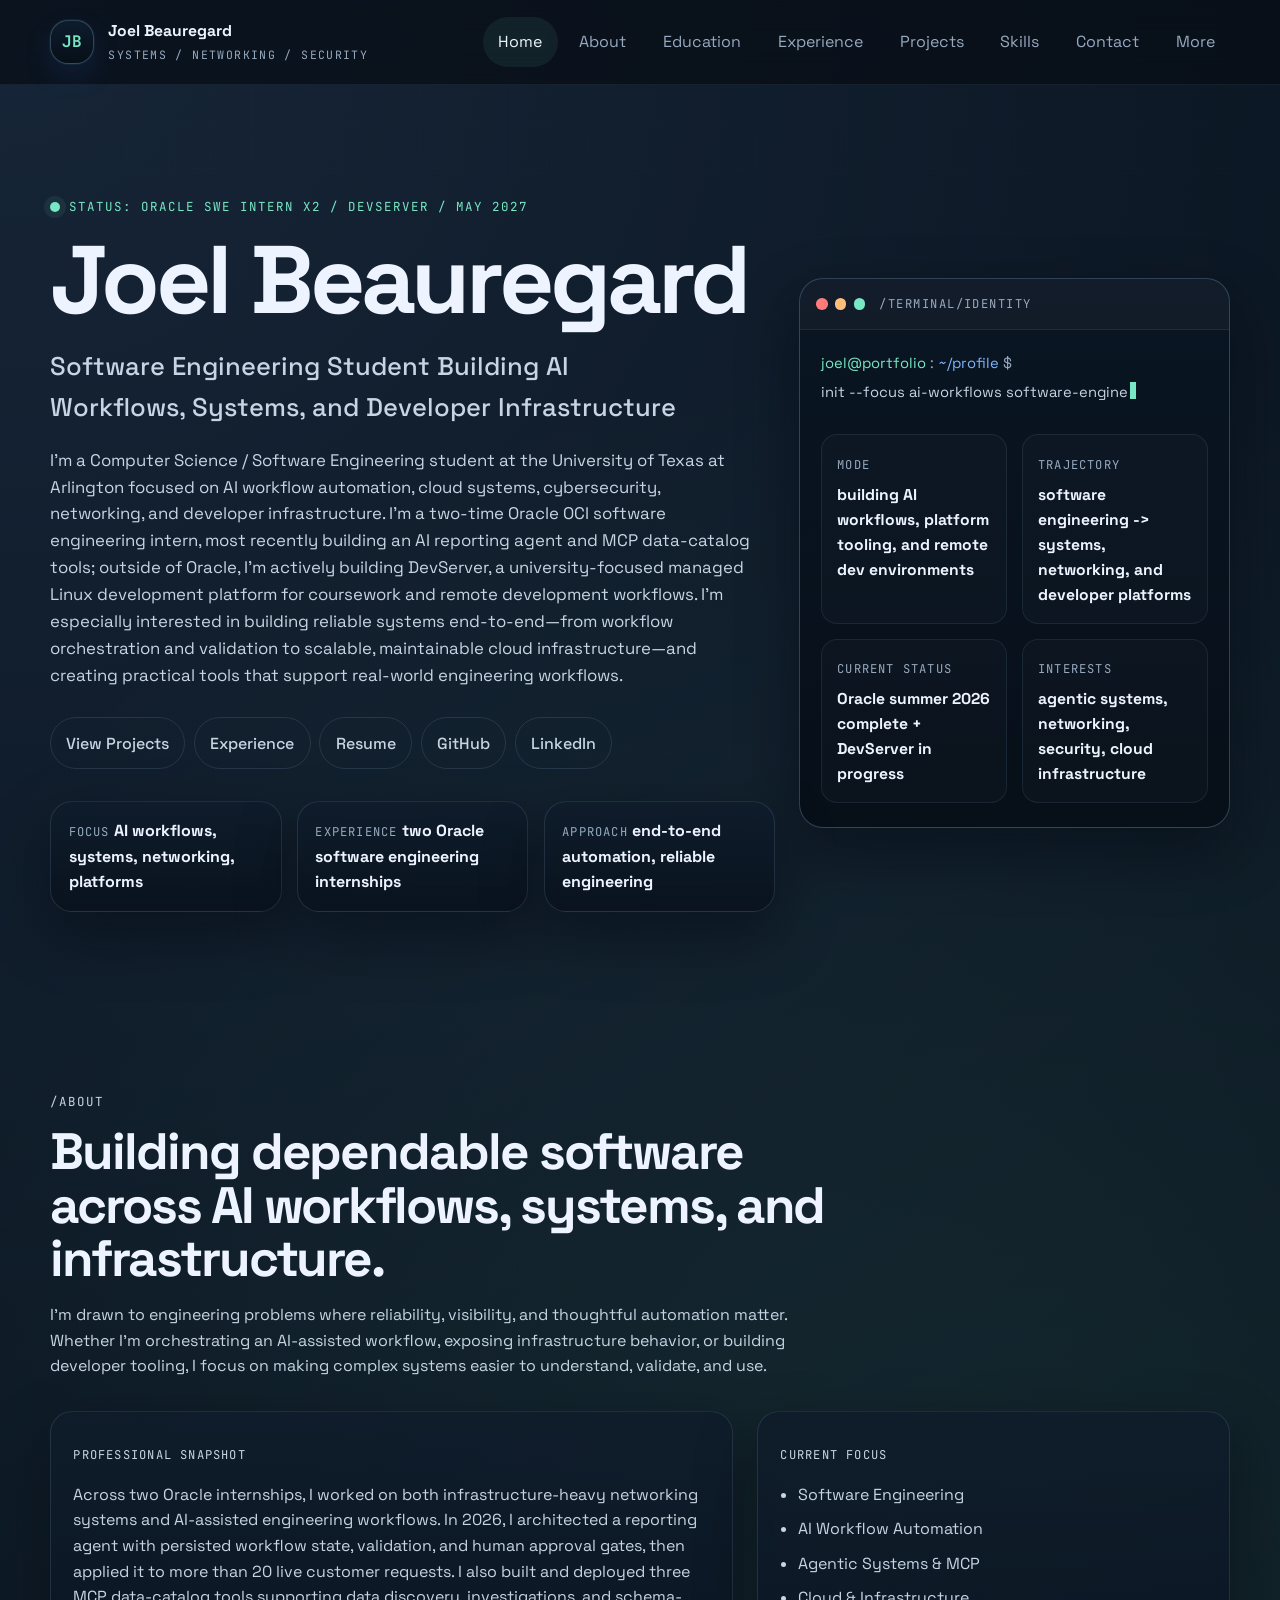
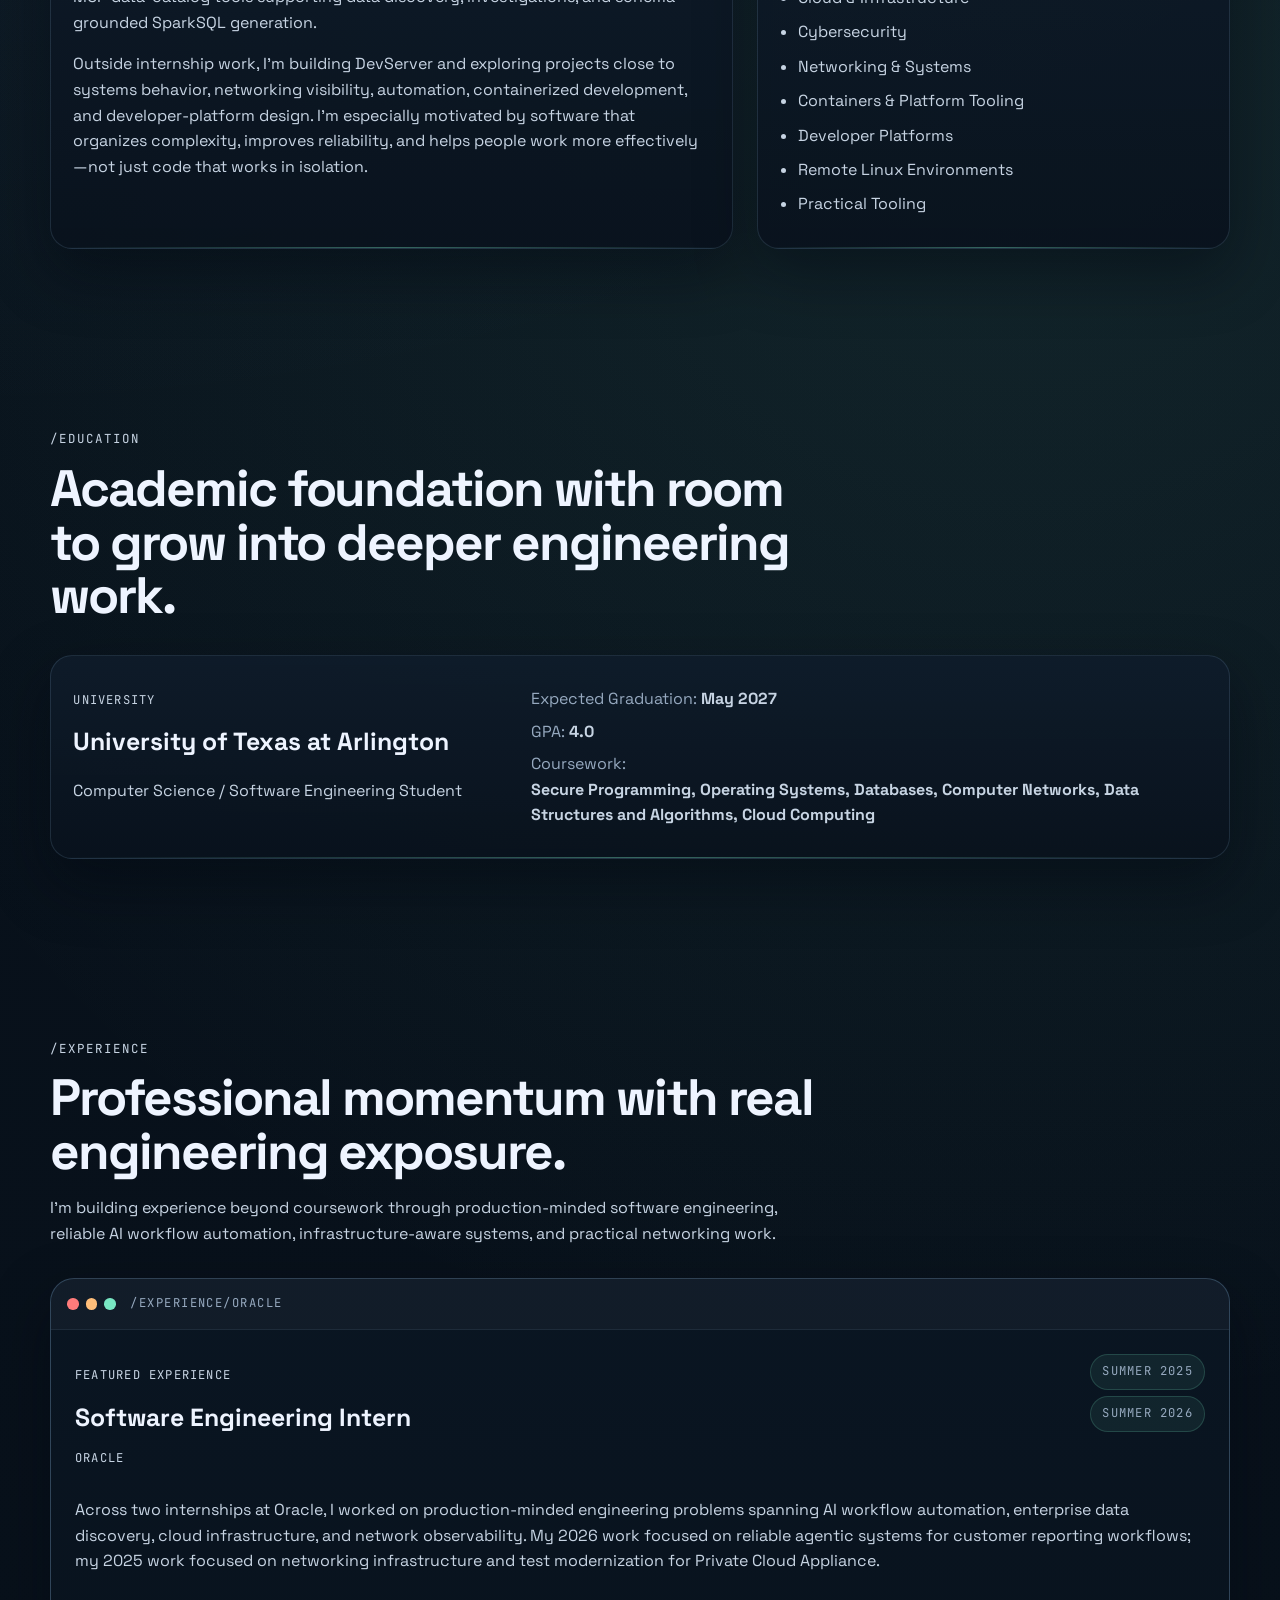
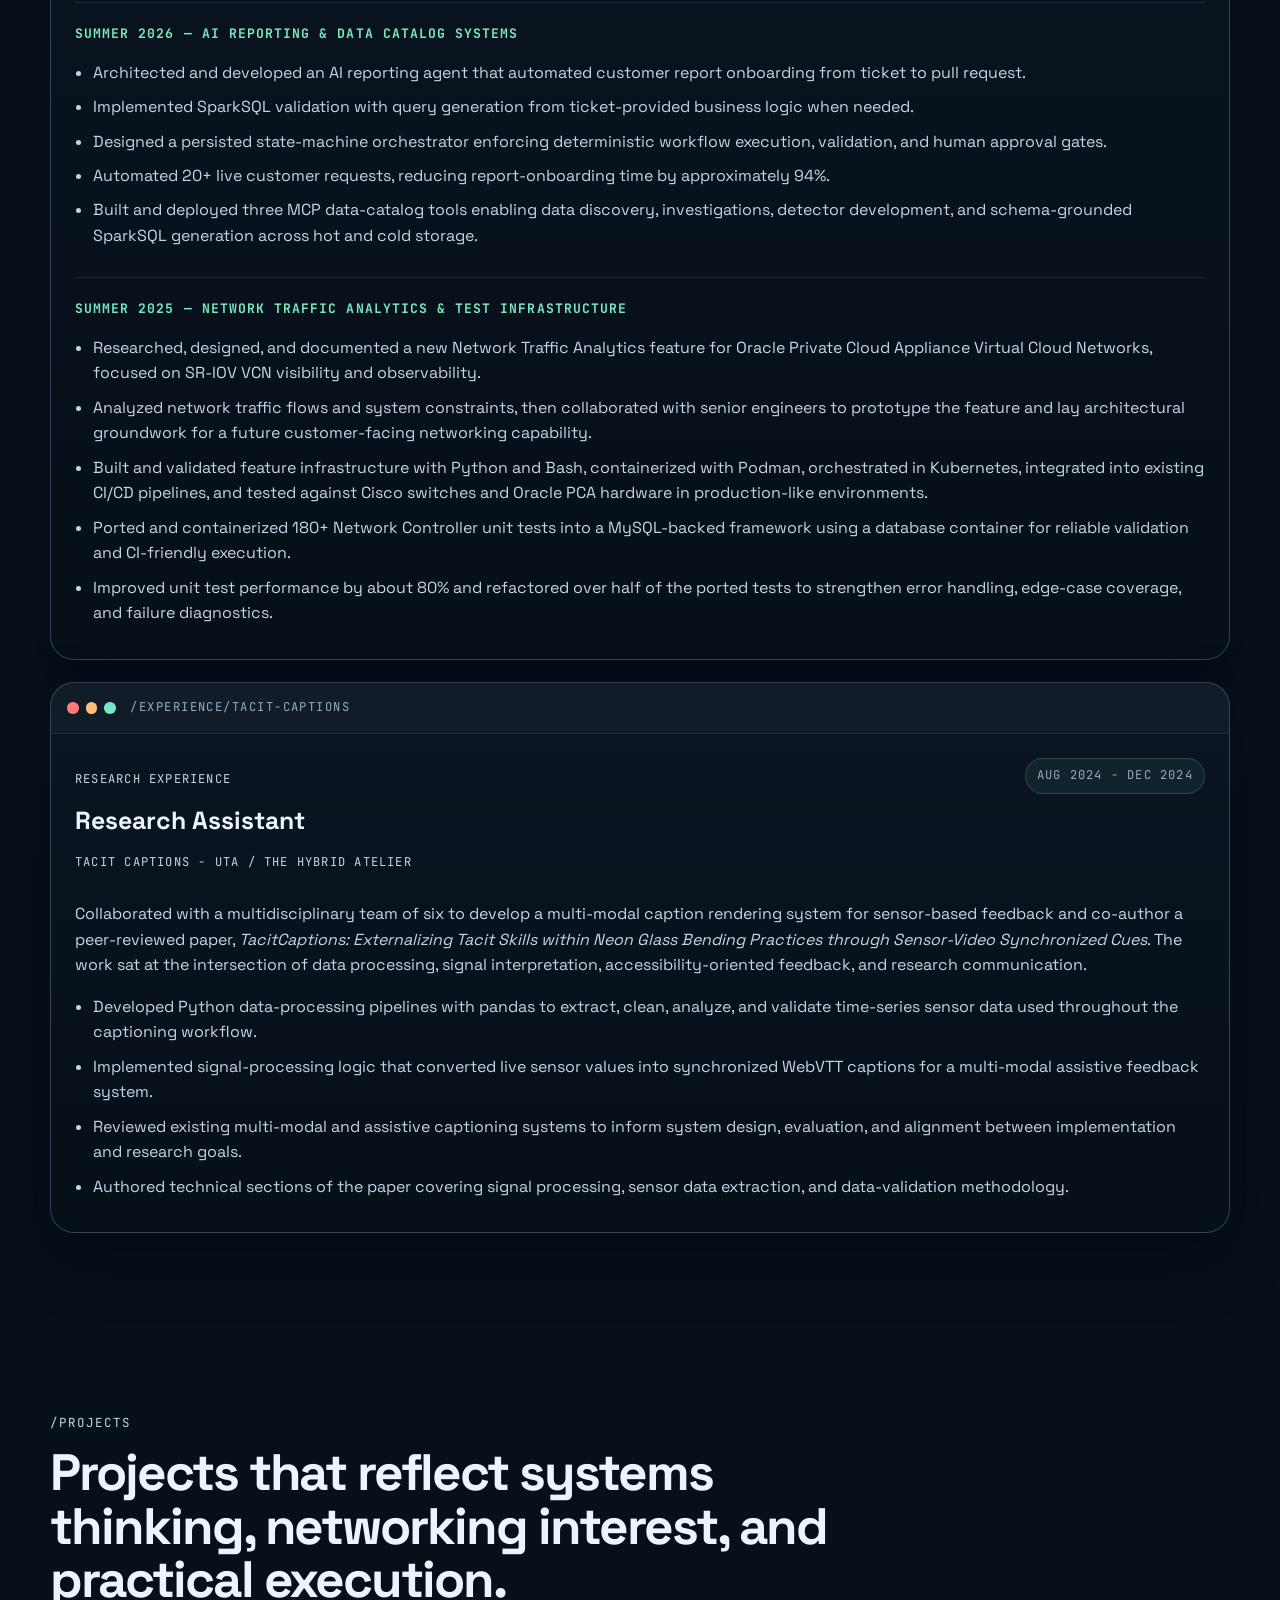
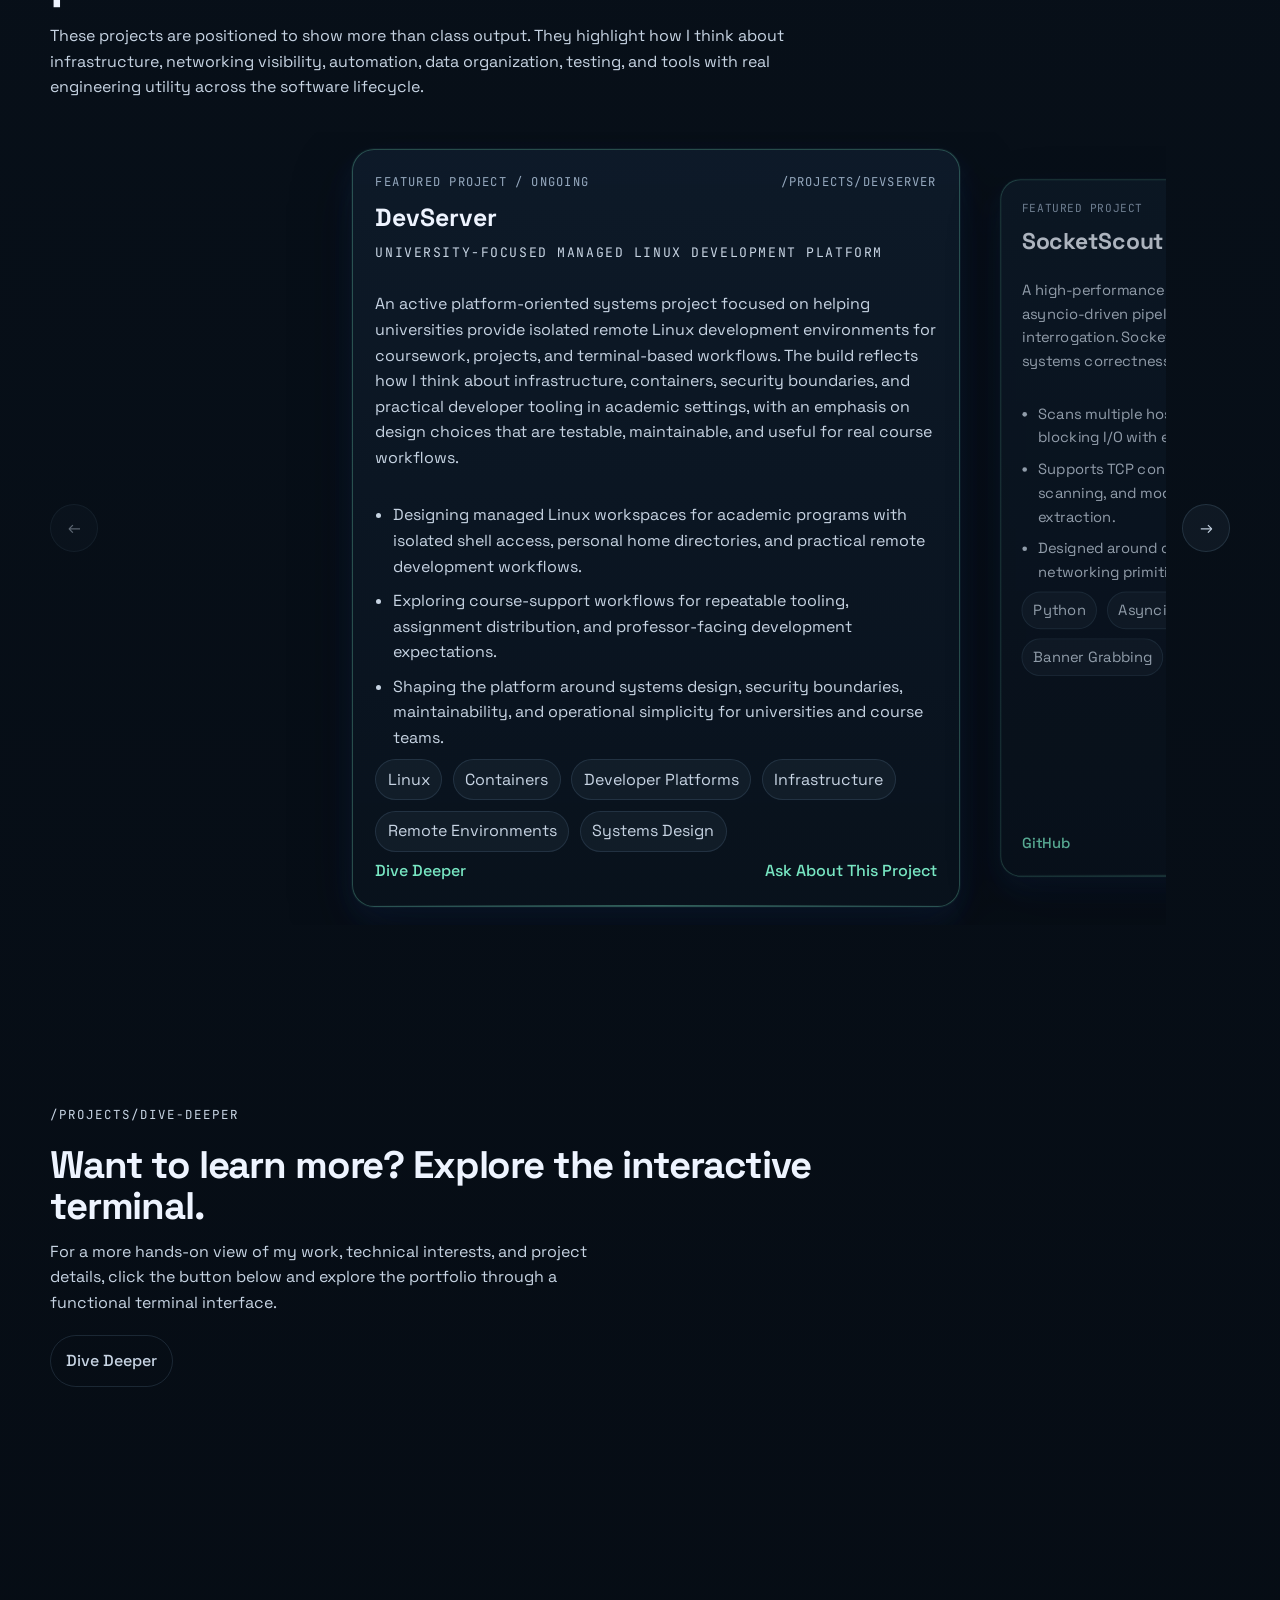
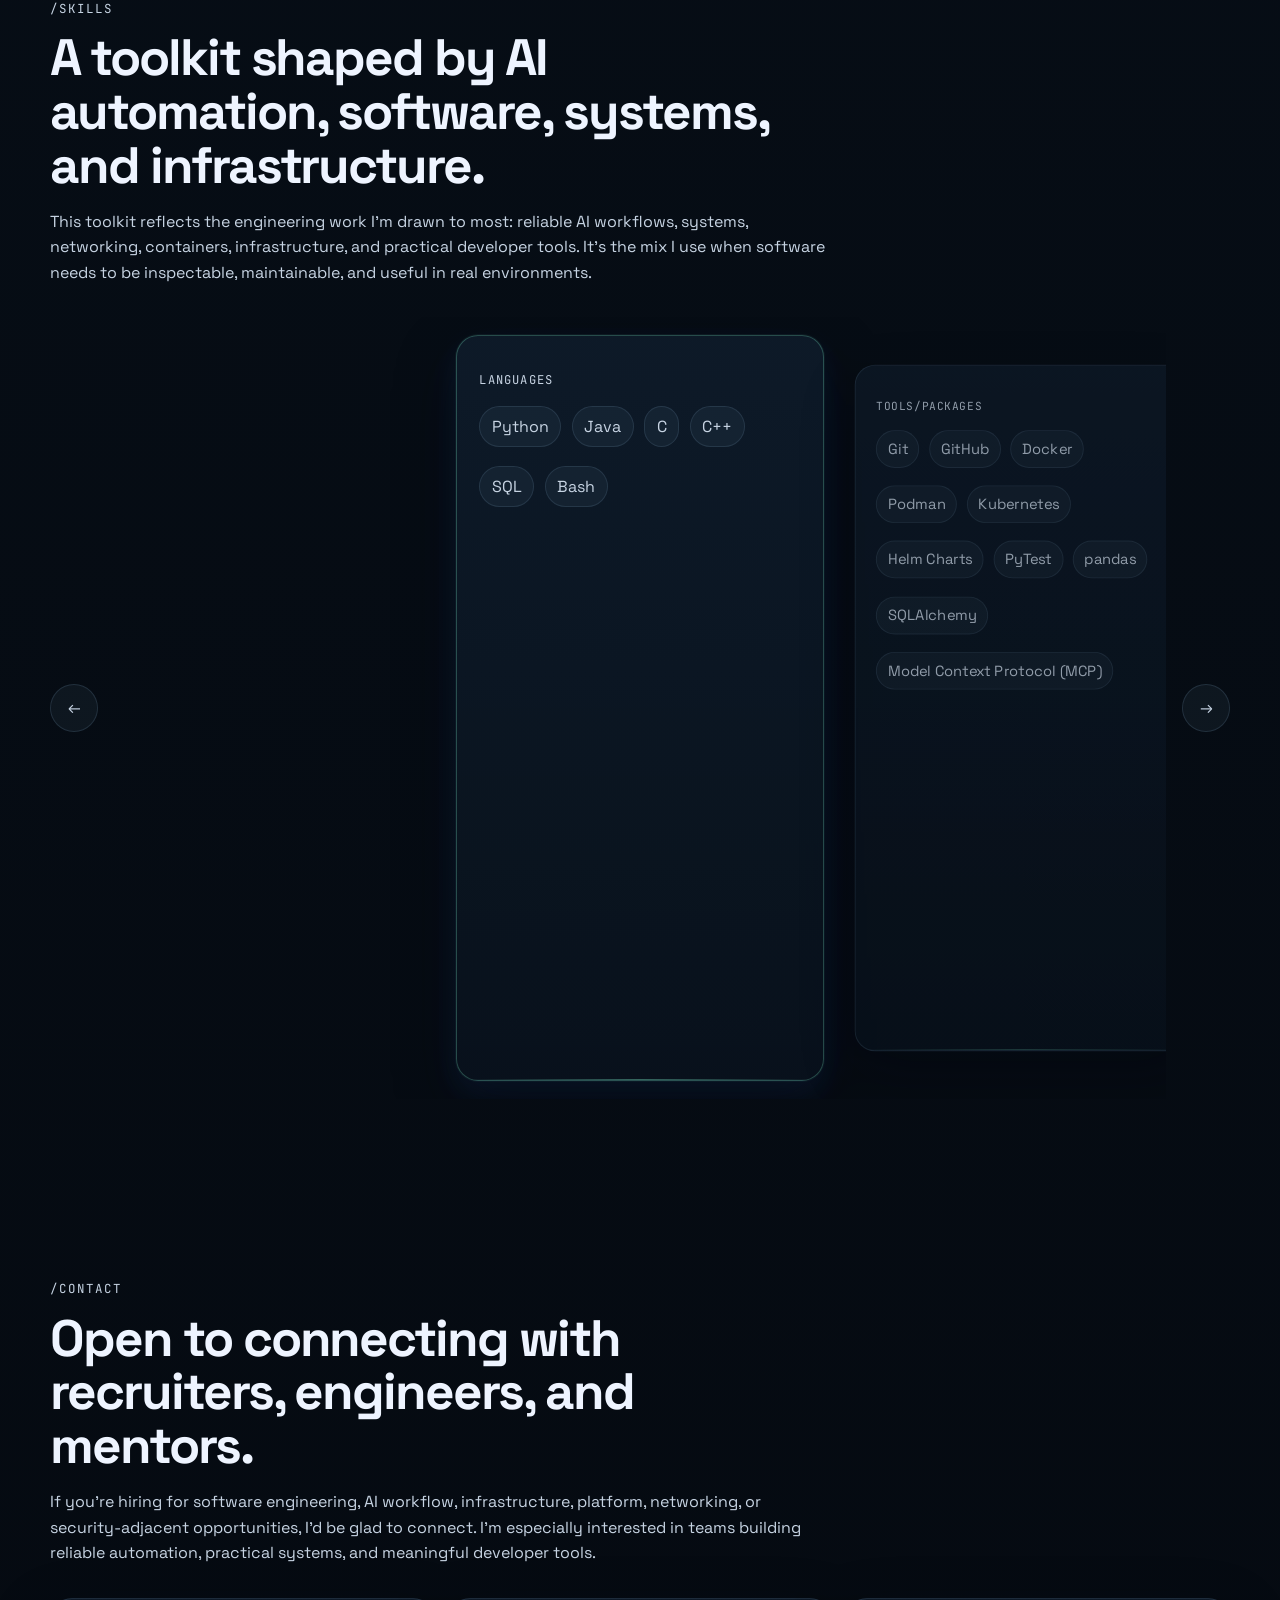
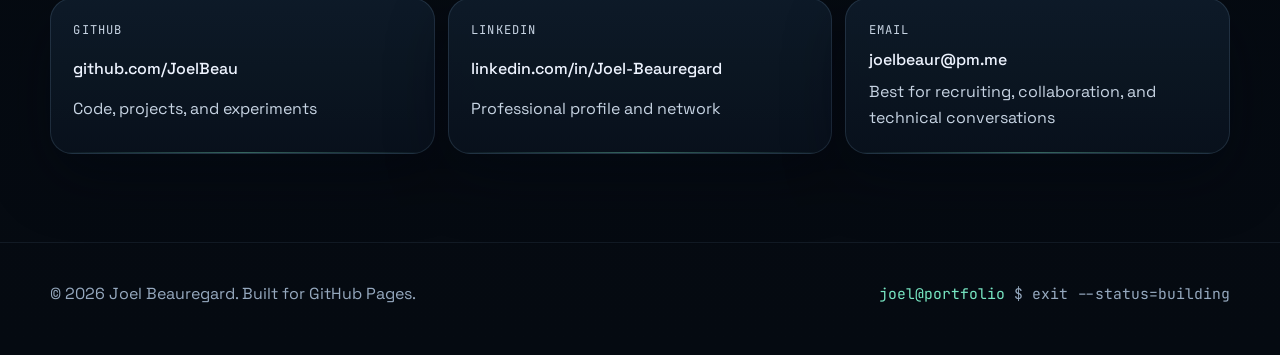
==== commit efa8153d: "updated portfolio & resume" ====
--- a/index.html
+++ b/index.html
@@ -5,7 +5,7 @@
   <meta name="viewport" content="width=device-width, initial-scale=1.0">
   <meta
     name="description"
-    content="Joel Beauregard is a Computer Science and Software Engineering student at the University of Texas at Arlington focused on systems, cloud infrastructure, cybersecurity, networking, and practical software engineering."
+    content="Joel Beauregard is a Computer Science and Software Engineering student at the University of Texas at Arlington and a two-time Oracle software engineering intern focused on AI workflow automation, systems, cloud infrastructure, cybersecurity, and networking."
   >
   <title>Joel Beauregard | Systems &amp; Software Engineering Portfolio</title>
   <link rel="preconnect" href="https://fonts.googleapis.com">
@@ -18,7 +18,7 @@
   <meta property="og:image" content="https://joelbeau.github.io/assets/preview.png">
   <meta property="og:url" content="https://joelbeau.github.io">
   <meta property="og:type" content="website">
-  <link rel="stylesheet" href="styles.css?v=20260318a">
+  <link rel="stylesheet" href="styles.css?v=20260820a">
 </head>
 <body>
   <div class="page-shell">
@@ -70,16 +70,16 @@
           <div class="hero-copy">
             <p class="section-kicker">
               <span class="status-dot"></span>
-              status: systems / networking / returning oci swe intern @ oracle
+              status: oracle swe intern x2 / devserver / may 2027
             </p>
             <h1 id="hero-title">Joel Beauregard</h1>
             <p class="hero-headline">
-              Software Engineering Student Building Systems, Networking Tools, and Infrastructure
+              Software Engineering Student Building AI Workflows, Systems, and Developer Infrastructure
             </p>
             <p class="hero-summary">
-              I’m a Computer Science / Software Engineering student at the University of Texas at Arlington focused on cloud systems, cybersecurity, networking, and developer infrastructure.
-              I previously interned at Oracle and will be returning for another summer, while actively building DevServer, a university-focused managed Linux development platform for coursework and remote development workflows.
-              I’m especially interested in building systems end-to-end from implementation to scalable, maintainable cloud infrastructure and in creating practical tools that support real-world development workflows.
+              I’m a Computer Science / Software Engineering student at the University of Texas at Arlington focused on AI workflow automation, cloud systems, cybersecurity, networking, and developer infrastructure.
+              I’m a two-time Oracle OCI software engineering intern, most recently building an AI reporting agent and MCP data-catalog tools; outside of Oracle, I’m actively building DevServer, a university-focused managed Linux development platform for coursework and remote development workflows.
+              I’m especially interested in building reliable systems end-to-end—from workflow orchestration and validation to scalable, maintainable cloud infrastructure—and creating practical tools that support real-world engineering workflows.
             </p>
 
             <div class="hero-cta">
@@ -93,15 +93,15 @@
             <ul class="hero-metrics" aria-label="Highlights">
               <li>
                 <span class="metric-label">focus</span>
-                <strong>cloud, systems, networking, platforms</strong>
+                <strong>AI workflows, systems, networking, platforms</strong>
               </li>
               <li>
                 <span class="metric-label">experience</span>
-                <strong>Oracle internship + return internship offer</strong>
+                <strong>two Oracle software engineering internships</strong>
               </li>
               <li>
                 <span class="metric-label">approach</span>
-                <strong>end-to-end execution, practical tools</strong>
+                <strong>end-to-end automation, reliable engineering</strong>
               </li>
             </ul>
           </div>
@@ -127,7 +127,7 @@
               <div class="status-grid">
                 <article>
                   <span class="mini-label">mode</span>
-                  <strong>building real systems, platform tooling, and remote dev workflows</strong>
+                  <strong>building AI workflows, platform tooling, and remote dev environments</strong>
                 </article>
                 <article>
                   <span class="mini-label">trajectory</span>
@@ -135,11 +135,11 @@
                 </article>
                 <article>
                   <span class="mini-label">current status</span>
-                  <strong>DevServer in progress + Oracle return</strong>
+                  <strong>Oracle summer 2026 complete + DevServer in progress</strong>
                 </article>
                 <article>
                   <span class="mini-label">interests</span>
-                  <strong>networking, containers, Linux, security, platforms</strong>
+                  <strong>agentic systems, networking, security, cloud infrastructure</strong>
                 </article>
               </div>
             </div>
@@ -151,9 +151,9 @@
         <div class="container">
           <div class="section-heading">
             <p class="section-label">/about</p>
-            <h2 id="about-title">Engineer-minded, systems-focused, networking-curious.</h2>
+            <h2 id="about-title">Building dependable software across AI workflows, systems, and infrastructure.</h2>
             <p>
-              I’m a University of Texas at Arlington student focused on software engineering and computer science, with a growing body of work around cloud infrastructure, cybersecurity, networking, containers, and developer tooling. My goal is to build dependable software that feels practical in real environments, whether that means improving visibility, automating workflows, or designing tools that solve concrete engineering problems.
+              I’m drawn to engineering problems where reliability, visibility, and thoughtful automation matter. Whether I’m orchestrating an AI-assisted workflow, exposing infrastructure behavior, or building developer tooling, I focus on making complex systems easier to understand, validate, and use.
             </p>
           </div>
 
@@ -161,10 +161,10 @@
             <article class="surface-card reveal">
               <p class="card-label">Professional Snapshot</p>
               <p>
-                My experience at Oracle strengthened how I think about engineering in production-minded environments: collaborating with teams, learning from experienced engineers, and understanding how design, implementation, testing, maintenance, communication, and iteration come together in real software organizations.
+                Across two Oracle internships, I worked on both infrastructure-heavy networking systems and AI-assisted engineering workflows. In 2026, I architected a reporting agent with persisted workflow state, validation, and human approval gates, then applied it to more than 20 live customer requests. I also built and deployed three MCP data-catalog tools supporting data discovery, investigations, and schema-grounded SparkSQL generation.
               </p>
               <p>
-                Outside internship work, I like projects that sit close to systems behavior, networking visibility, infrastructure awareness, automation, containerized application development, and developer platform design. I’m especially motivated by software that organizes complexity, improves reliability, and helps people work more effectively, not just code that works in isolation.
+                Outside internship work, I’m building DevServer and exploring projects close to systems behavior, networking visibility, automation, containerized development, and developer-platform design. I’m especially motivated by software that organizes complexity, improves reliability, and helps people work more effectively—not just code that works in isolation.
               </p>
             </article>
 
@@ -172,6 +172,8 @@
               <p class="card-label">Current Focus</p>
               <ul class="focus-list">
                 <li>Software Engineering</li>
+                <li>AI Workflow Automation</li>
+                <li>Agentic Systems &amp; MCP</li>
                 <li>Cloud &amp; Infrastructure</li>
                 <li>Cybersecurity</li>
                 <li>Networking &amp; Systems</li>
@@ -199,10 +201,9 @@
               <p>Computer Science / Software Engineering Student</p>
             </div>
             <div class="education-meta">
-              <!-- Replace these placeholders with your exact graduation date, GPA, and coursework if you want them shown publicly. -->
               <p><span>Expected Graduation:</span> <strong>May 2027</strong></p>
               <p><span>GPA:</span> <strong>4.0</strong></p>
-              <p class="education-coursework"><span>Coursework:</span> <strong>Secure Programming, Operating Systems, Databases, Computer Organization, Data Structures and Algorithms, Object-Oriented Programming</strong></p>
+              <p class="education-coursework"><span>Coursework:</span> <strong>Secure Programming, Operating Systems, Databases, Computer Networks, Data Structures and Algorithms, Cloud Computing</strong></p>
             </div>
           </article>
         </div>
@@ -214,7 +215,7 @@
             <p class="section-label">/experience</p>
             <h2 id="experience-title">Professional momentum with real engineering exposure.</h2>
             <p>
-              I’m intentionally building experience that moves beyond coursework and toward production-minded software engineering, infrastructure awareness, practical systems thinking, and stronger networking depth.
+              I’m building experience beyond coursework through production-minded software engineering, reliable AI workflow automation, infrastructure-aware systems, and practical networking work.
             </p>
           </div>
 
@@ -235,14 +236,24 @@
                   </div>
                   <div class="timeline-badge">
                     <span>Summer 2025</span>
-                    <span>Returning Summer 2026</span>
+                    <span>Summer 2026</span>
                   </div>
                 </div>
 
                 <p>
-                  At Oracle, I worked on networking-focused infrastructure for Private Cloud Appliance, researching, designing, and documenting a new Network Traffic Analytics feature centered on SR-IOV Virtual Cloud Network visibility and observability. The work deepened my interest in production networking software, systems reliability, and infrastructure-aware engineering.
+                  Across two internships at Oracle, I worked on production-minded engineering problems spanning AI workflow automation, enterprise data discovery, cloud infrastructure, and network observability. My 2026 work focused on reliable agentic systems for customer reporting workflows; my 2025 work focused on networking infrastructure and test modernization for Private Cloud Appliance.
                 </p>
 
+                <p class="experience-period-label">Summer 2026 — AI Reporting &amp; Data Catalog Systems</p>
+                <ul class="experience-points">
+                  <li>Architected and developed an AI reporting agent that automated customer report onboarding from ticket to pull request.</li>
+                  <li>Implemented SparkSQL validation with query generation from ticket-provided business logic when needed.</li>
+                  <li>Designed a persisted state-machine orchestrator enforcing deterministic workflow execution, validation, and human approval gates.</li>
+                  <li>Automated 20+ live customer requests, reducing report-onboarding time by approximately 94%.</li>
+                  <li>Built and deployed three MCP data-catalog tools enabling data discovery, investigations, detector development, and schema-grounded SparkSQL generation across hot and cold storage.</li>
+                </ul>
+
+                <p class="experience-period-label">Summer 2025 — Network Traffic Analytics &amp; Test Infrastructure</p>
                 <ul class="experience-points">
                   <li>Researched, designed, and documented a new Network Traffic Analytics feature for Oracle Private Cloud Appliance Virtual Cloud Networks, focused on SR-IOV VCN visibility and observability.</li>
                   <li>Analyzed network traffic flows and system constraints, then collaborated with senior engineers to prototype the feature and lay architectural groundwork for a future customer-facing networking capability.</li>
@@ -441,9 +452,9 @@
         <div class="container">
           <div class="section-heading">
             <p class="section-label">/skills</p>
-            <h2 id="skills-title">A toolkit shaped by software, systems, networking, and automation.</h2>
+            <h2 id="skills-title">A toolkit shaped by AI automation, software, systems, and infrastructure.</h2>
             <p>
-              This toolkit reflects the kind of engineering work I’m drawn to most: systems, networking, containers, infrastructure, and practical software tools. It’s the mix of technologies I use when building software that needs to be reliable, inspectable, and useful in real environments.
+              This toolkit reflects the engineering work I’m drawn to most: reliable AI workflows, systems, networking, containers, infrastructure, and practical developer tools. It’s the mix I use when software needs to be inspectable, maintainable, and useful in real environments.
             </p>
           </div>
 
@@ -475,14 +486,15 @@
                   <li>PyTest</li>
                   <li>pandas</li>
                   <li>SQLAlchemy</li>
+                  <li>Model Context Protocol (MCP)</li>
                 </ul>
               </article>
               <article class="surface-card skills-card">
                 <p class="card-label">Databases</p>
                 <ul class="pill-list">
                   <li>MySQL</li>
+                  <li>SparkSQL</li>
                   <li>Relational Modeling</li>
-                  <li>Query Design</li>
                 </ul>
               </article>
               <article class="surface-card skills-card">
@@ -503,6 +515,9 @@
                 <p class="card-label">Concepts</p>
                 <ul class="pill-list">
                   <li>Cloud/Infrastructure</li>
+                  <li>AI Agentic Workflows</li>
+                  <li>Workflow Orchestration</li>
+                  <li>State Machines</li>
                   <li>Systems Programming</li>
                   <li>Containerization</li>
                   <li>Computer Virtualization</li>
@@ -510,7 +525,6 @@
                   <li>Object Oriented Programming</li>
                   <li>Data Structures &amp; Algorithms</li>
                   <li>Scripting &amp; Automation</li>
-                  <li>Practical Software Engineering</li>
                 </ul>
               </article>
             </div>
@@ -527,7 +541,7 @@
             <p class="section-label">/contact</p>
             <h2 id="contact-title">Open to connecting with recruiters, engineers, and mentors.</h2>
             <p>
-              If you’re hiring for software engineering, infrastructure, platform, networking, or security-adjacent opportunities, I’d be glad to connect. I’m especially interested in teams building practical systems, network-aware software, and meaningful developer tools.
+              If you’re hiring for software engineering, AI workflow, infrastructure, platform, networking, or security-adjacent opportunities, I’d be glad to connect. I’m especially interested in teams building reliable automation, practical systems, and meaningful developer tools.
             </p>
           </div>
 
@@ -564,6 +578,6 @@
     </footer>
   </div>
 
-  <script src="script.js?v=20260318a"></script>
+  <script src="script.js?v=20260820a"></script>
 </body>
 </html>
--- a/styles.css
+++ b/styles.css
@@ -172,6 +172,18 @@
   color: var(--text-soft);
 }
 
+.experience-period-label {
+  margin: 1.75rem 0 0.75rem;
+  padding-top: 1.25rem;
+  border-top: 1px solid var(--border);
+  font-family: "JetBrains Mono", monospace;
+  color: var(--accent) !important;
+  font-size: 0.82rem;
+  font-weight: 700;
+  letter-spacing: 0.08em;
+  text-transform: uppercase;
+}
+
 .site-header {
   position: sticky;
   top: 0;
@@ -1185,7 +1197,13 @@
   }
 
   .section-kicker {
+    align-items: flex-start;
     white-space: normal;
+  }
+
+  .section-kicker .status-dot {
+    flex: 0 0 auto;
+    margin-top: 0.35rem;
   }
 
 }
